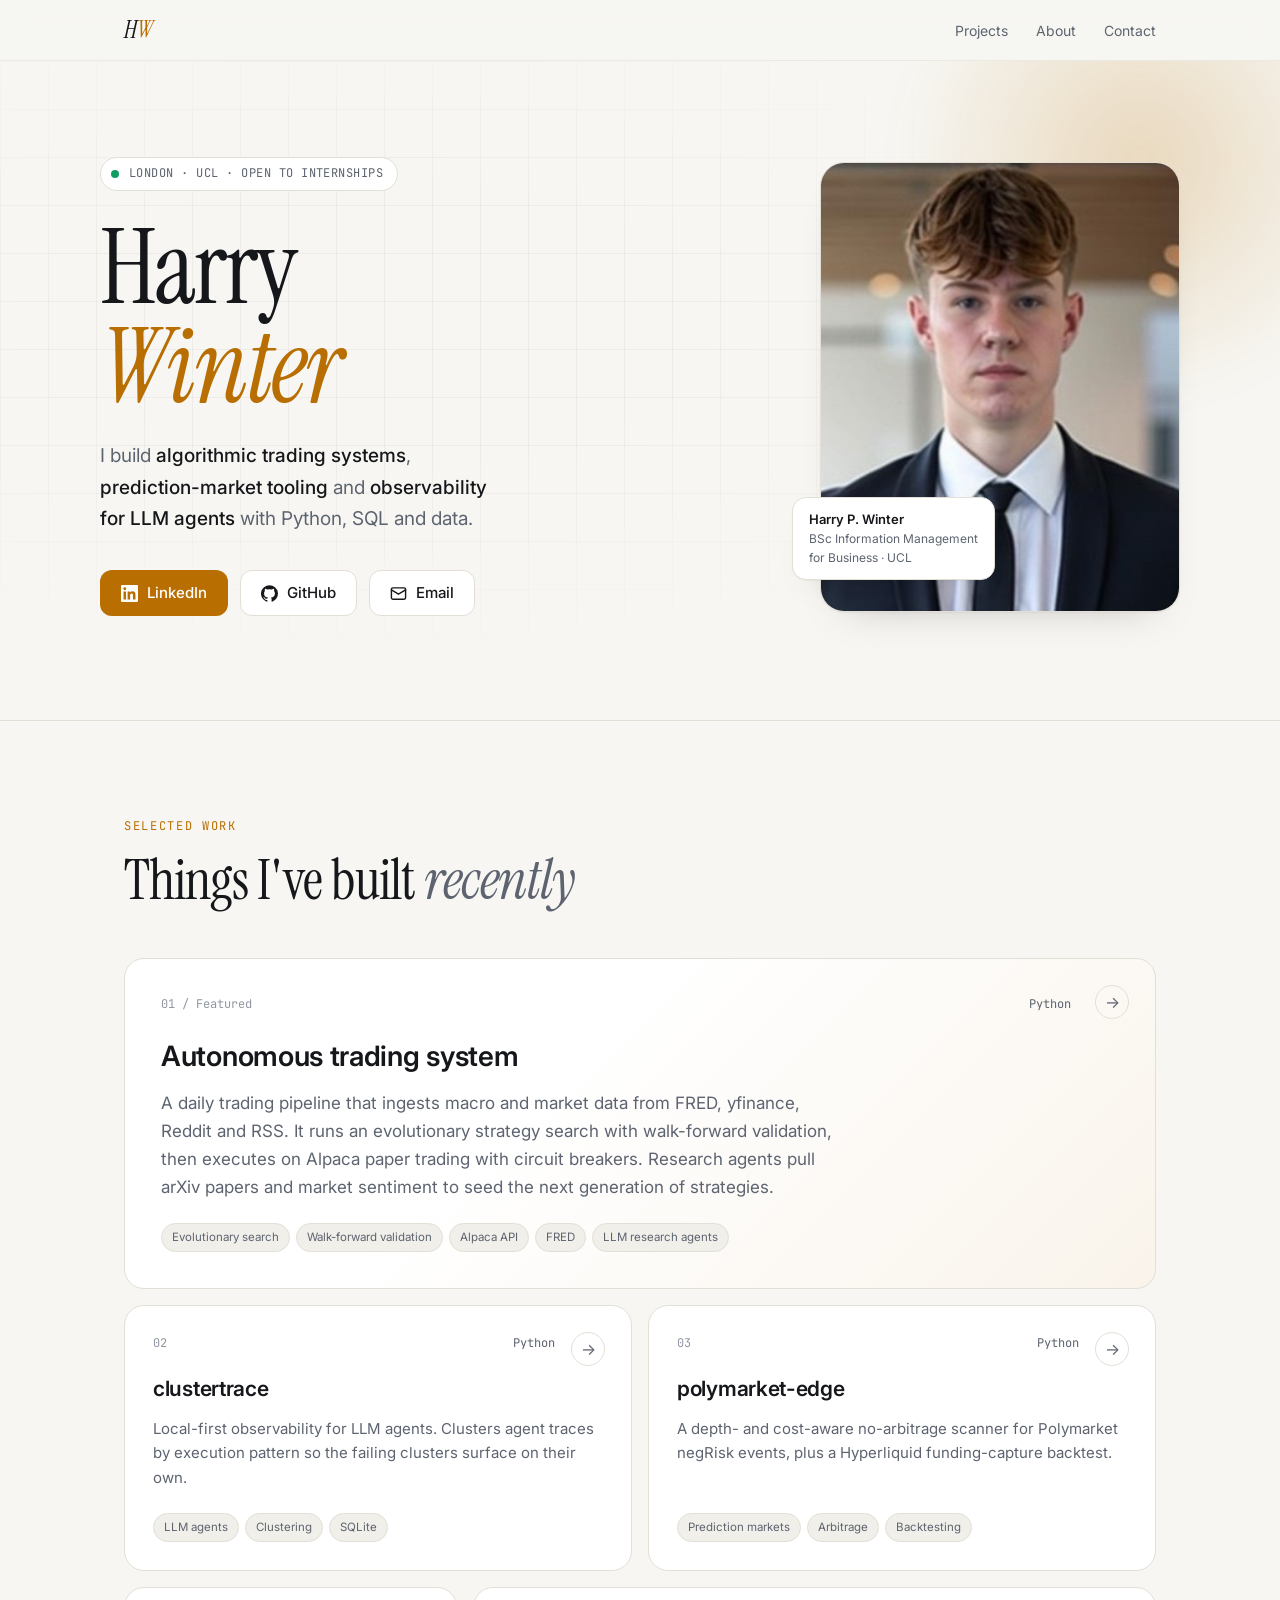
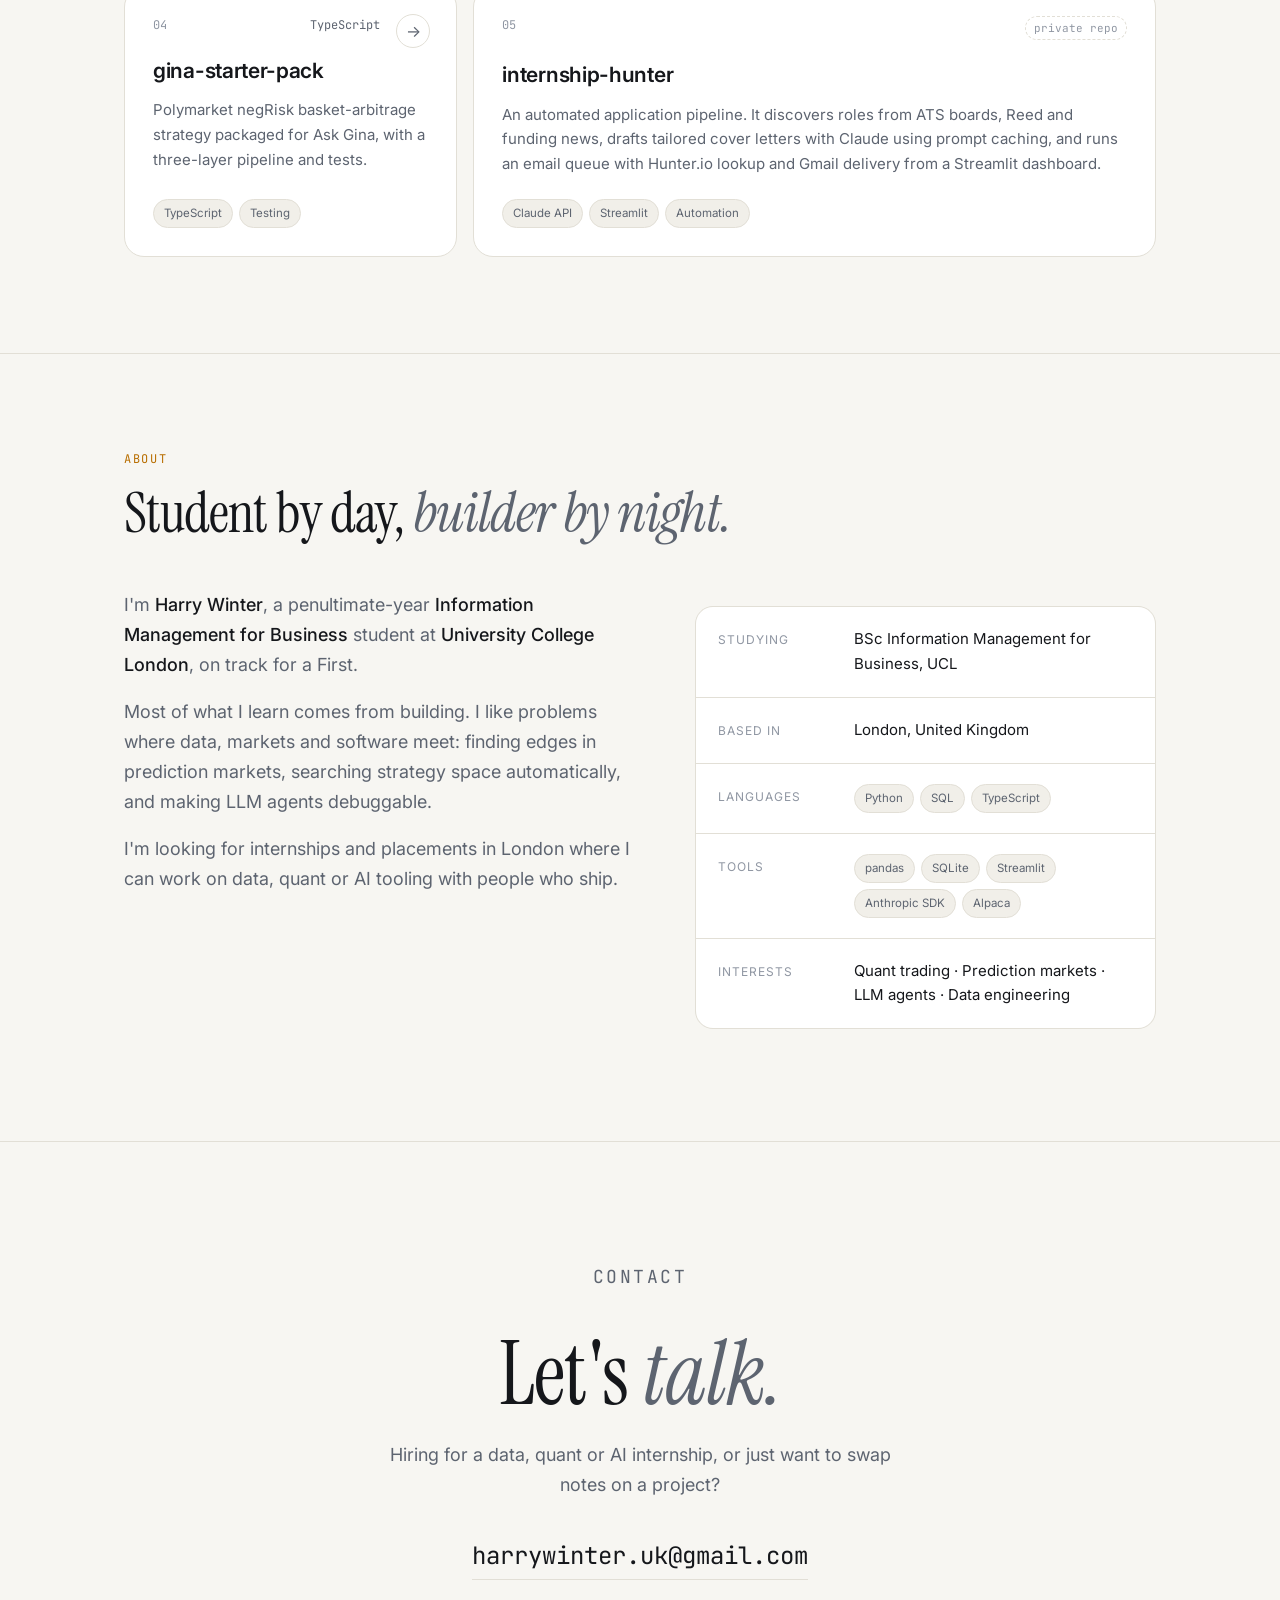
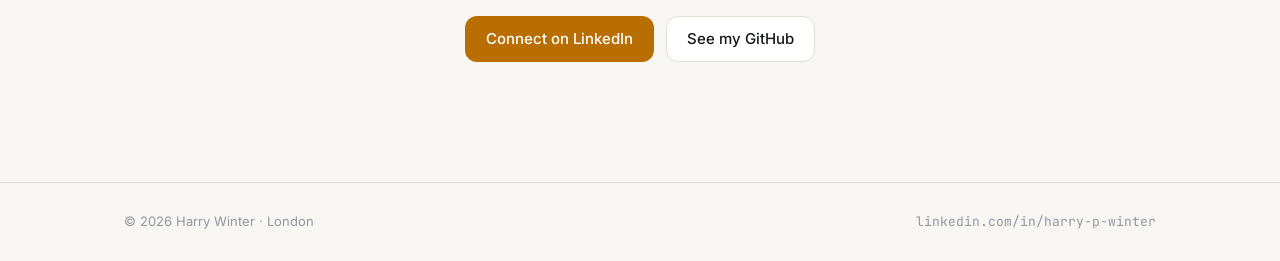
==== index.html @ df60cbef "Redesign personal website Co-Authored-By: Claude Opus 5.5 <noreply@anthropic.com> Claude-Session: ht" ====
<!doctype html>
<html lang="en">
<head>
  <meta charset="utf-8">
  <meta name="google-site-verification" content="IN58JlY0TMIs5u1BTdAQgzycmwXVi_8bx57BGI0jHlM" />
  <meta name="viewport" content="width=device-width, initial-scale=1">
  <title>Harry Winter — Python &amp; Data Analysis | UCL, London</title>
  <meta name="description" content="Harry Winter (Harry P. Winter) is an Information Management for Business student at UCL in London, building trading systems and LLM tooling with Python, SQL and data analysis.">
  <link rel="canonical" href="https://harrywinter06-code.github.io/">
  <meta name="theme-color" content="#0b0d10">
  <meta property="og:title" content="Harry Winter — Python &amp; Data Analysis">
  <meta property="og:description" content="UCL Information Management for Business student building trading systems and LLM tooling.">
  <meta property="og:image" content="https://harrywinter06-code.github.io/photo.jpg">
  <meta property="og:url" content="https://harrywinter06-code.github.io/">
  <meta property="og:type" content="profile">
  <meta name="twitter:card" content="summary">
  <link rel="icon" href="data:image/svg+xml,%3Csvg xmlns='http://www.w3.org/2000/svg' viewBox='0 0 64 64'%3E%3Crect width='64' height='64' rx='14' fill='%230b0d10'/%3E%3Ctext x='50%25' y='54%25' dominant-baseline='middle' text-anchor='middle' font-family='Georgia,serif' font-style='italic' font-size='34' fill='%23f2b544'%3EHW%3C/text%3E%3C/svg%3E">

  <link rel="preconnect" href="https://fonts.googleapis.com">
  <link rel="preconnect" href="https://fonts.gstatic.com" crossorigin>
  <link href="https://fonts.googleapis.com/css2?family=Instrument+Serif:ital@0;1&family=Inter:wght@400;500;600&family=JetBrains+Mono:wght@400;500&display=swap" rel="stylesheet">

  <!-- schema.org Person: tells Google which profiles belong to THIS Harry Winter -->
  <script type="application/ld+json">
  {
    "@context": "https://schema.org",
    "@type": "Person",
    "name": "Harry Winter",
    "alternateName": "Harry P. Winter",
    "url": "https://harrywinter06-code.github.io/",
    "image": "https://harrywinter06-code.github.io/photo.jpg",
    "email": "mailto:harrywinter.uk@gmail.com",
    "jobTitle": "Information Management for Business student",
    "affiliation": { "@type": "CollegeOrUniversity", "name": "University College London" },
    "address": { "@type": "PostalAddress", "addressLocality": "London", "addressCountry": "GB" },
    "knowsAbout": ["Python", "SQL", "Data Analysis", "Algorithmic trading", "Prediction markets", "LLM agents"],
    "sameAs": [
      "https://www.linkedin.com/in/harry-p-winter",
      "https://github.com/harrywinter06-code"
    ]
  }
  </script>

  <style>
    :root {
      --bg: #0b0d10;
      --surface: #111419;
      --surface-2: #161a21;
      --border: #222833;
      --text: #eceef1;
      --muted: #8d95a3;
      --faint: #5b6270;
      --accent: #f2b544;
      --accent-ink: #1a1203;
      --green: #3ddc97;
      --grid: rgba(255,255,255,.035);
      --shadow: 0 1px 0 rgba(255,255,255,.04) inset, 0 20px 40px -24px rgba(0,0,0,.6);
    }
    @media (prefers-color-scheme: light) {
      :root {
        --bg: #f7f6f2;
        --surface: #ffffff;
        --surface-2: #f1efe9;
        --border: #e2dfd6;
        --text: #15171b;
        --muted: #5d6470;
        --faint: #9097a3;
        --accent: #b86e00;
        --accent-ink: #ffffff;
        --green: #0f9d63;
        --grid: rgba(0,0,0,.04);
        --shadow: 0 1px 2px rgba(0,0,0,.04), 0 20px 40px -28px rgba(0,0,0,.25);
      }
    }

    * { box-sizing: border-box; }
    html { scroll-behavior: smooth; }
    body {
      margin: 0;
      background: var(--bg);
      color: var(--text);
      font: 16px/1.65 Inter, system-ui, -apple-system, sans-serif;
      -webkit-font-smoothing: antialiased;
    }
    a { color: inherit; }
    .wrap { max-width: 1080px; margin: 0 auto; padding: 0 24px; }
    .mono { font-family: "JetBrains Mono", ui-monospace, monospace; }
    .serif { font-family: "Instrument Serif", Georgia, serif; font-weight: 400; }

    /* nav */
    nav {
      position: sticky; top: 0; z-index: 10;
      backdrop-filter: blur(12px); -webkit-backdrop-filter: blur(12px);
      background: color-mix(in srgb, var(--bg) 78%, transparent);
      border-bottom: 1px solid color-mix(in srgb, var(--border) 60%, transparent);
    }
    nav .wrap { display: flex; align-items: center; justify-content: space-between; height: 60px; }
    .mark { font-family: "Instrument Serif", serif; font-style: italic; font-size: 24px; text-decoration: none; letter-spacing: -.5px; }
    .mark span { color: var(--accent); }
    nav ul { display: flex; gap: 28px; list-style: none; margin: 0; padding: 0; }
    nav ul a { text-decoration: none; color: var(--muted); font-size: 14px; transition: color .15s; }
    nav ul a:hover { color: var(--text); }

    /* hero */
    header.hero { position: relative; overflow: hidden; }
    header.hero::before {
      content: ""; position: absolute; inset: 0;
      background-image:
        linear-gradient(var(--grid) 1px, transparent 1px),
        linear-gradient(90deg, var(--grid) 1px, transparent 1px);
      background-size: 48px 48px;
      mask-image: radial-gradient(ellipse 80% 70% at 30% 40%, #000 30%, transparent 75%);
      -webkit-mask-image: radial-gradient(ellipse 80% 70% at 30% 40%, #000 30%, transparent 75%);
      pointer-events: none;
    }
    header.hero::after {
      content: ""; position: absolute; width: 520px; height: 520px; right: -120px; top: -160px;
      background: radial-gradient(circle, color-mix(in srgb, var(--accent) 22%, transparent), transparent 65%);
      filter: blur(20px); pointer-events: none;
    }
    .hero-grid {
      position: relative; z-index: 1;
      display: grid; grid-template-columns: 1.35fr 1fr; gap: 64px; align-items: center;
      padding: 96px 0 104px;
    }
    .status {
      display: inline-flex; align-items: center; gap: 10px;
      padding: 6px 14px 6px 10px; border: 1px solid var(--border); border-radius: 999px;
      background: var(--surface); font-size: 12px; color: var(--muted); letter-spacing: .04em;
    }
    .dot { width: 8px; height: 8px; border-radius: 50%; background: var(--green); box-shadow: 0 0 0 0 var(--green); animation: pulse 2.4s infinite; }
    @keyframes pulse { 0% { box-shadow: 0 0 0 0 color-mix(in srgb, var(--green) 60%, transparent); } 70% { box-shadow: 0 0 0 8px transparent; } 100% { box-shadow: 0 0 0 0 transparent; } }
    @media (prefers-reduced-motion: reduce) { .dot { animation: none; } html { scroll-behavior: auto; } }
    h1 {
      font-family: "Instrument Serif", Georgia, serif; font-weight: 400;
      font-size: clamp(56px, 9vw, 104px); line-height: .95; letter-spacing: -2px;
      margin: 28px 0 24px;
    }
    h1 em { color: var(--accent); }
    .lede { font-size: 19px; color: var(--muted); max-width: 34ch; margin: 0 0 36px; }
    .lede strong { color: var(--text); font-weight: 500; }
    .ctas { display: flex; flex-wrap: wrap; gap: 12px; }
    .btn {
      display: inline-flex; align-items: center; gap: 9px;
      height: 46px; padding: 0 20px; border-radius: 12px;
      font-size: 15px; font-weight: 500; text-decoration: none;
      border: 1px solid var(--border); background: var(--surface);
      transition: transform .15s, border-color .15s, background .15s;
    }
    .btn:hover { transform: translateY(-1px); border-color: var(--faint); }
    .btn.primary { background: var(--accent); color: var(--accent-ink); border-color: transparent; }
    .btn.primary:hover { filter: brightness(1.06); }
    .btn svg { width: 17px; height: 17px; flex: none; }

    .portrait { position: relative; justify-self: end; width: 100%; max-width: 360px; }
    .portrait .frame {
      position: relative; border-radius: 24px; overflow: hidden;
      border: 1px solid var(--border); box-shadow: var(--shadow); aspect-ratio: 4/5; background: var(--surface);
    }
    .portrait img { width: 100%; height: 100%; object-fit: cover; object-position: center 20%; display: block; }
    .portrait .tag {
      position: absolute; left: -28px; bottom: 32px;
      background: var(--surface); border: 1px solid var(--border); border-radius: 14px;
      padding: 12px 16px; box-shadow: var(--shadow); font-size: 13px; line-height: 1.45;
    }
    .portrait .tag b { display: block; font-weight: 600; }
    .portrait .tag small { color: var(--muted); font-size: 12px; }

    /* sections */
    section { padding: 96px 0; border-top: 1px solid var(--border); }
    .eyebrow { font-size: 12px; letter-spacing: .14em; text-transform: uppercase; color: var(--accent); margin: 0 0 14px; }
    h2 { font-family: "Instrument Serif", Georgia, serif; font-weight: 400; font-size: clamp(38px, 5vw, 56px); line-height: 1.05; letter-spacing: -1px; margin: 0 0 48px; }
    h2 em { color: var(--muted); }

    /* projects */
    .projects { display: grid; grid-template-columns: repeat(6, 1fr); gap: 16px; }
    .card {
      grid-column: span 3; position: relative;
      display: flex; flex-direction: column;
      padding: 28px; border-radius: 20px;
      background: var(--surface); border: 1px solid var(--border);
      text-decoration: none; transition: border-color .2s, transform .2s, background .2s;
    }
    a.card:hover { border-color: color-mix(in srgb, var(--accent) 55%, var(--border)); transform: translateY(-2px); }
    .card.feature { grid-column: span 6; padding: 36px; background: linear-gradient(135deg, var(--surface) 40%, color-mix(in srgb, var(--accent) 8%, var(--surface))); }
    .card.third { grid-column: span 2; }
    .card.wide { grid-column: span 4; }
    .card .num { font-size: 12px; color: var(--faint); margin-bottom: 18px; display: flex; justify-content: space-between; }
    .card .num .lang { color: var(--muted); }
    .card h3 { margin: 0 0 10px; font-size: 21px; font-weight: 600; letter-spacing: -.3px; }
    .card.feature h3 { font-size: 28px; }
    .card p { margin: 0 0 22px; color: var(--muted); font-size: 15px; }
    .card.feature p { font-size: 17px; max-width: 62ch; }
    .chips { display: flex; flex-wrap: wrap; gap: 6px; margin-top: auto; }
    .chip { font-size: 11.5px; padding: 4px 10px; border-radius: 999px; background: var(--surface-2); border: 1px solid var(--border); color: var(--muted); }
    .arrow { position: absolute; top: 26px; right: 26px; width: 34px; height: 34px; border-radius: 50%; display: grid; place-items: center; border: 1px solid var(--border); color: var(--muted); transition: all .2s; }
    a.card:hover .arrow { background: var(--accent); color: var(--accent-ink); border-color: transparent; transform: rotate(-45deg); }
    .card .num { padding-right: 48px; }
    .card .num:only-child, .card.wide .num { padding-right: 0; }
    .private { font-size: 11px; color: var(--faint); border: 1px dashed var(--border); padding: 2px 8px; border-radius: 999px; }

    /* about */
    .about { display: grid; grid-template-columns: 1.1fr 1fr; gap: 64px; }
    .about .prose p { font-size: 18px; color: var(--muted); margin: 0 0 18px; }
    .about .prose p strong { color: var(--text); font-weight: 500; }
    .facts { display: grid; gap: 1px; background: var(--border); border: 1px solid var(--border); border-radius: 18px; overflow: hidden; align-self: start; }
    .fact { background: var(--surface); padding: 20px 22px; display: grid; grid-template-columns: 120px 1fr; gap: 16px; }
    .fact dt { font-size: 12px; letter-spacing: .08em; text-transform: uppercase; color: var(--faint); padding-top: 3px; }
    .fact dd { margin: 0; font-size: 15px; }
    .fact dd .chips { margin-top: 0; }

    /* contact */
    .contact { text-align: center; padding: 120px 0; }
    .contact h2 { font-size: clamp(48px, 8vw, 88px); margin-bottom: 20px; }
    .contact p { color: var(--muted); font-size: 18px; margin: 0 auto 36px; max-width: 46ch; }
    .contact .ctas { justify-content: center; }
    .email-big { display: inline-block; font-size: clamp(18px, 2.6vw, 24px); margin-bottom: 36px; text-decoration: none; border-bottom: 1px solid var(--border); padding-bottom: 4px; transition: border-color .2s, color .2s; }
    .email-big:hover { color: var(--accent); border-color: var(--accent); }

    footer { border-top: 1px solid var(--border); padding: 28px 0; color: var(--faint); font-size: 13px; }
    footer .wrap { display: flex; justify-content: space-between; gap: 16px; flex-wrap: wrap; }

    /* responsive */
    @media (max-width: 860px) {
      nav ul { gap: 18px; }
      .hero-grid { grid-template-columns: 1fr; gap: 48px; padding: 56px 0 72px; }
      .portrait { justify-self: start; max-width: 300px; order: -1; }
      .portrait .tag { left: auto; right: -16px; bottom: 20px; }
      .card, .card.third, .card.wide, .card.feature { grid-column: span 6; }
      .card.feature { padding: 28px; }
      .about { grid-template-columns: 1fr; gap: 40px; }
      section { padding: 72px 0; }
    }
    @media (max-width: 480px) {
      .wrap { padding: 0 16px; }
      .hero-grid { padding-top: 40px; padding-bottom: 64px; gap: 40px; }
      nav ul li:not(:last-child) { display: none; }
      .lede { font-size: 17px; }
      .btn { height: 44px; padding: 0 16px; font-size: 14px; }
      .portrait { max-width: 220px; }
      .portrait .tag { right: -8px; }
      .fact { grid-template-columns: 1fr; gap: 6px; }
    }
  </style>
</head>
<body>

  <nav>
    <div class="wrap">
      <a href="#" class="mark" aria-label="Harry Winter, home">H<span>W</span></a>
      <ul>
        <li><a href="#projects">Projects</a></li>
        <li><a href="#about">About</a></li>
        <li><a href="#contact">Contact</a></li>
      </ul>
    </div>
  </nav>

  <header class="hero">
    <div class="wrap hero-grid">
      <div>
        <span class="status mono"><span class="dot"></span>LONDON · UCL · OPEN TO INTERNSHIPS</span>
        <h1>Harry<br><em>Winter</em></h1>
        <p class="lede">I build <strong>algorithmic trading systems</strong>, <strong>prediction-market tooling</strong> and <strong>observability for LLM agents</strong> with Python, SQL and data.</p>
        <div class="ctas">
          <a class="btn primary" href="https://www.linkedin.com/in/harry-p-winter" rel="me">
            <svg viewBox="0 0 24 24" fill="currentColor" aria-hidden="true"><path d="M20.45 20.45h-3.56v-5.57c0-1.33-.02-3.04-1.85-3.04-1.85 0-2.14 1.45-2.14 2.94v5.67H9.35V9h3.41v1.56h.05c.48-.9 1.64-1.85 3.37-1.85 3.6 0 4.27 2.37 4.27 5.46v6.28zM5.34 7.43a2.06 2.06 0 1 1 0-4.13 2.06 2.06 0 0 1 0 4.13zM7.12 20.45H3.56V9h3.56v11.45zM22.22 0H1.77C.79 0 0 .77 0 1.73v20.54C0 23.23.79 24 1.77 24h20.45c.98 0 1.78-.77 1.78-1.73V1.73C24 .77 23.2 0 22.22 0z"/></svg>
            LinkedIn
          </a>
          <a class="btn" href="https://github.com/harrywinter06-code" rel="me">
            <svg viewBox="0 0 24 24" fill="currentColor" aria-hidden="true"><path d="M12 .3a12 12 0 0 0-3.8 23.38c.6.12.83-.26.83-.57L9 21.07c-3.34.72-4.04-1.61-4.04-1.61-.55-1.39-1.34-1.76-1.34-1.76-1.08-.74.09-.73.09-.73 1.2.09 1.83 1.24 1.83 1.24 1.07 1.83 2.81 1.3 3.5 1 .1-.78.42-1.31.76-1.61-2.67-.3-5.47-1.33-5.47-5.93 0-1.31.47-2.38 1.24-3.22-.14-.3-.54-1.52.1-3.18 0 0 1-.32 3.3 1.23a11.5 11.5 0 0 1 6 0c2.28-1.55 3.29-1.23 3.29-1.23.64 1.66.24 2.88.12 3.18a4.65 4.65 0 0 1 1.23 3.22c0 4.61-2.8 5.63-5.48 5.92.42.36.81 1.1.81 2.22l-.01 3.29c0 .31.2.69.82.57A12 12 0 0 0 12 .3"/></svg>
            GitHub
          </a>
          <a class="btn" href="mailto:harrywinter.uk@gmail.com">
            <svg viewBox="0 0 24 24" fill="none" stroke="currentColor" stroke-width="2" stroke-linecap="round" stroke-linejoin="round" aria-hidden="true"><rect x="2" y="4" width="20" height="16" rx="2"/><path d="m22 7-10 6L2 7"/></svg>
            Email
          </a>
        </div>
      </div>

      <div class="portrait">
        <div class="frame"><img src="photo.jpg" alt="Harry Winter" width="360" height="360"></div>
        <div class="tag"><b>Harry P. Winter</b><small>BSc Information Management<br>for Business · UCL</small></div>
      </div>
    </div>
  </header>

  <main>
    <section id="projects">
      <div class="wrap">
        <p class="eyebrow mono">Selected work</p>
        <h2>Things I've built <em>recently</em></h2>

        <div class="projects">
          <a class="card feature" href="https://github.com/harrywinter06-code/Trading-system">
            <div class="num mono"><span>01 / Featured</span><span class="lang">Python</span></div>
            <span class="arrow" aria-hidden="true">→</span>
            <h3>Autonomous trading system</h3>
            <p>A daily trading pipeline that ingests macro and market data from FRED, yfinance, Reddit and RSS. It runs an evolutionary strategy search with walk-forward validation, then executes on Alpaca paper trading with circuit breakers. Research agents pull arXiv papers and market sentiment to seed the next generation of strategies.</p>
            <div class="chips"><span class="chip">Evolutionary search</span><span class="chip">Walk-forward validation</span><span class="chip">Alpaca API</span><span class="chip">FRED</span><span class="chip">LLM research agents</span></div>
          </a>

          <a class="card" href="https://github.com/harrywinter06-code/clustertrace">
            <div class="num mono"><span>02</span><span class="lang">Python</span></div>
            <span class="arrow" aria-hidden="true">→</span>
            <h3>clustertrace</h3>
            <p>Local-first observability for LLM agents. Clusters agent traces by execution pattern so the failing clusters surface on their own.</p>
            <div class="chips"><span class="chip">LLM agents</span><span class="chip">Clustering</span><span class="chip">SQLite</span></div>
          </a>

          <a class="card" href="https://github.com/harrywinter06-code/polymarket-edge">
            <div class="num mono"><span>03</span><span class="lang">Python</span></div>
            <span class="arrow" aria-hidden="true">→</span>
            <h3>polymarket-edge</h3>
            <p>A depth- and cost-aware no-arbitrage scanner for Polymarket negRisk events, plus a Hyperliquid funding-capture backtest.</p>
            <div class="chips"><span class="chip">Prediction markets</span><span class="chip">Arbitrage</span><span class="chip">Backtesting</span></div>
          </a>

          <a class="card third" href="https://github.com/harrywinter06-code/gina-starter-pack">
            <div class="num mono"><span>04</span><span class="lang">TypeScript</span></div>
            <span class="arrow" aria-hidden="true">→</span>
            <h3>gina-starter-pack</h3>
            <p>Polymarket negRisk basket-arbitrage strategy packaged for Ask Gina, with a three-layer pipeline and tests.</p>
            <div class="chips"><span class="chip">TypeScript</span><span class="chip">Testing</span></div>
          </a>

          <div class="card wide">
            <div class="num mono"><span>05</span><span class="private">private repo</span></div>
            <h3>internship-hunter</h3>
            <p>An automated application pipeline. It discovers roles from ATS boards, Reed and funding news, drafts tailored cover letters with Claude using prompt caching, and runs an email queue with Hunter.io lookup and Gmail delivery from a Streamlit dashboard.</p>
            <div class="chips"><span class="chip">Claude API</span><span class="chip">Streamlit</span><span class="chip">Automation</span></div>
          </div>
        </div>
      </div>
    </section>

    <section id="about">
      <div class="wrap">
        <p class="eyebrow mono">About</p>
        <h2>Student by day, <em>builder by night.</em></h2>
        <div class="about">
          <div class="prose">
            <p>I'm <strong>Harry Winter</strong>, a penultimate-year <strong>Information Management for Business</strong> student at <strong>University College London</strong>, on track for a First.</p>
            <p>Most of what I learn comes from building. I like problems where data, markets and software meet: finding edges in prediction markets, searching strategy space automatically, and making LLM agents debuggable.</p>
            <p>I'm looking for internships and placements in London where I can work on data, quant or AI tooling with people who ship.</p>
          </div>
          <dl class="facts">
            <div class="fact"><dt>Studying</dt><dd>BSc Information Management for Business, UCL</dd></div>
            <div class="fact"><dt>Based in</dt><dd>London, United Kingdom</dd></div>
            <div class="fact"><dt>Languages</dt><dd><div class="chips"><span class="chip">Python</span><span class="chip">SQL</span><span class="chip">TypeScript</span></div></dd></div>
            <div class="fact"><dt>Tools</dt><dd><div class="chips"><span class="chip">pandas</span><span class="chip">SQLite</span><span class="chip">Streamlit</span><span class="chip">Anthropic SDK</span><span class="chip">Alpaca</span></div></dd></div>
            <div class="fact"><dt>Interests</dt><dd>Quant trading · Prediction markets · LLM agents · Data engineering</dd></div>
          </dl>
        </div>
      </div>
    </section>

    <section id="contact" class="contact">
      <div class="wrap">
        <p class="eyebrow mono">Contact</p>
        <h2>Let's <em>talk.</em></h2>
        <p>Hiring for a data, quant or AI internship, or just want to swap notes on a project?</p>
        <a class="email-big mono" href="mailto:harrywinter.uk@gmail.com">harrywinter.uk@gmail.com</a>
        <div class="ctas">
          <a class="btn primary" href="https://www.linkedin.com/in/harry-p-winter" rel="me">Connect on LinkedIn</a>
          <a class="btn" href="https://github.com/harrywinter06-code" rel="me">See my GitHub</a>
        </div>
      </div>
    </section>
  </main>

  <footer>
    <div class="wrap">
      <span>© 2026 Harry Winter · London</span>
      <span class="mono">linkedin.com/in/harry-p-winter</span>
    </div>
  </footer>
</body>
</html>
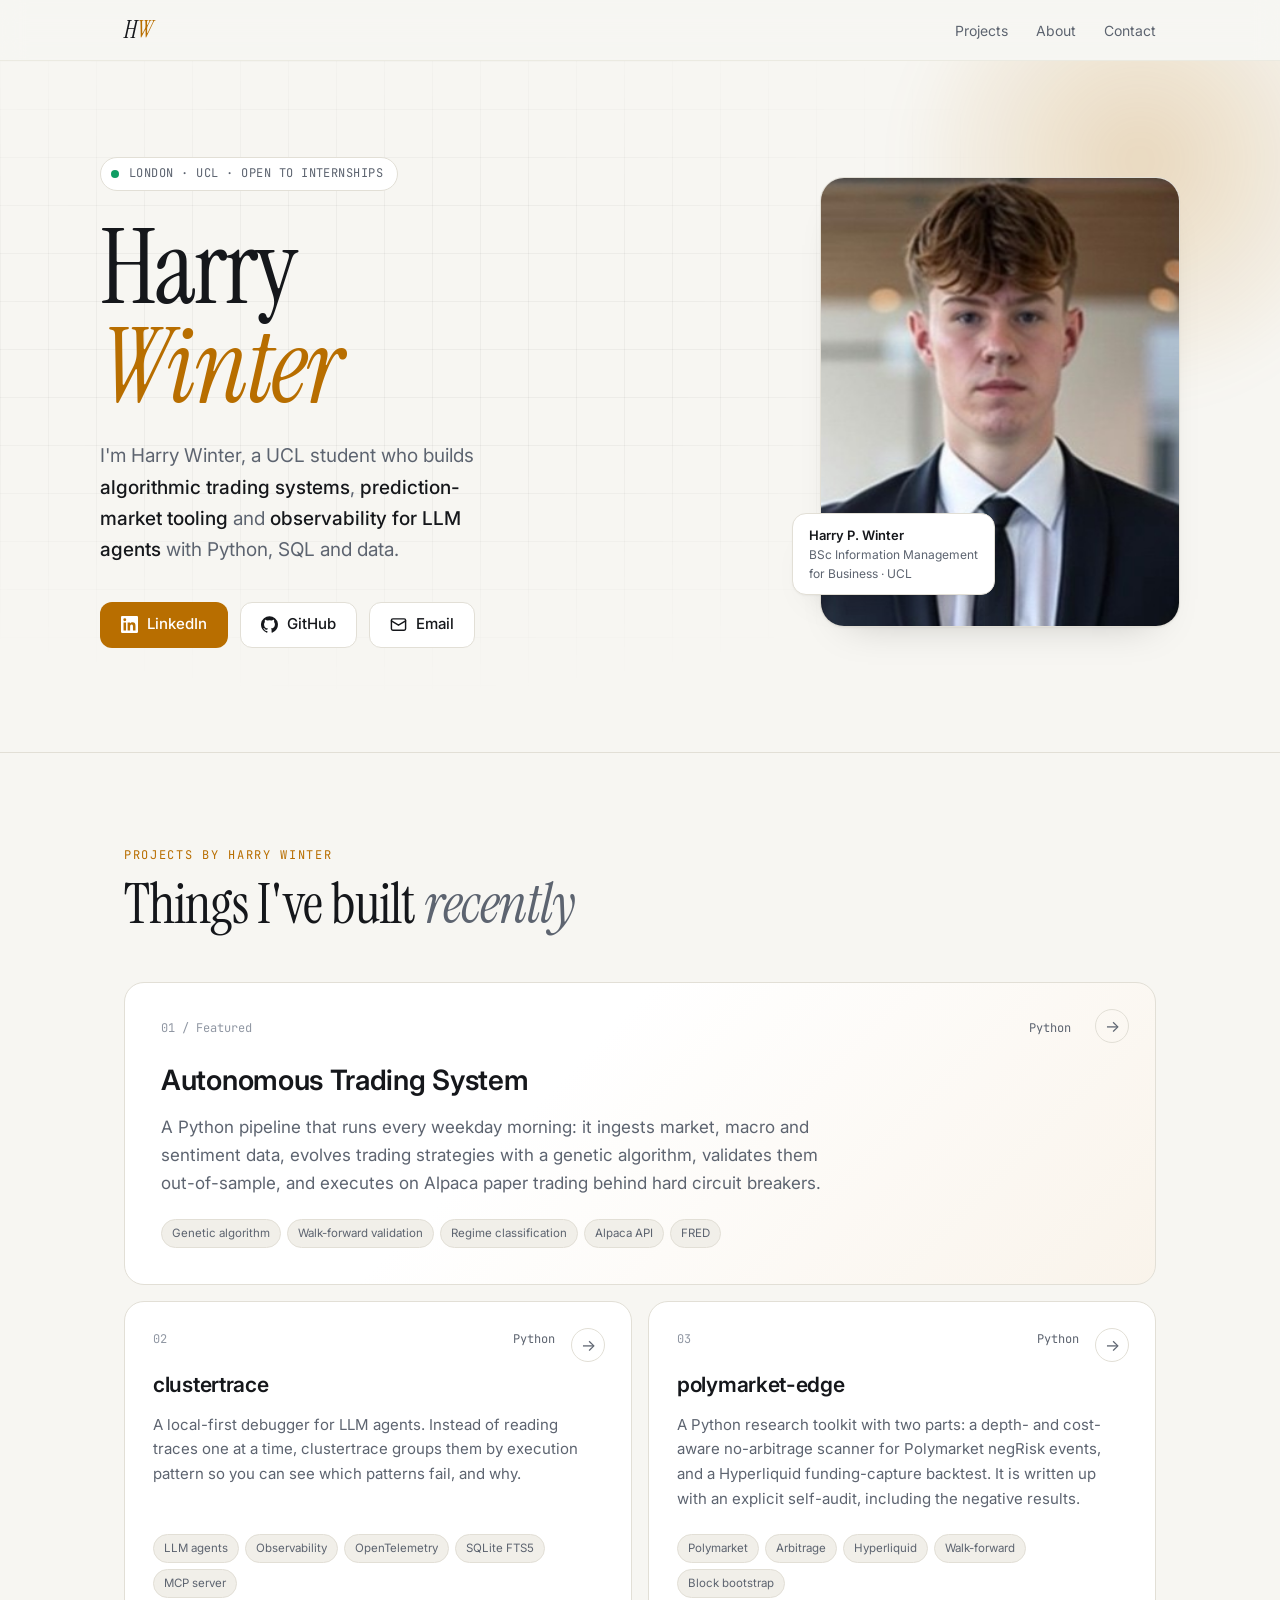
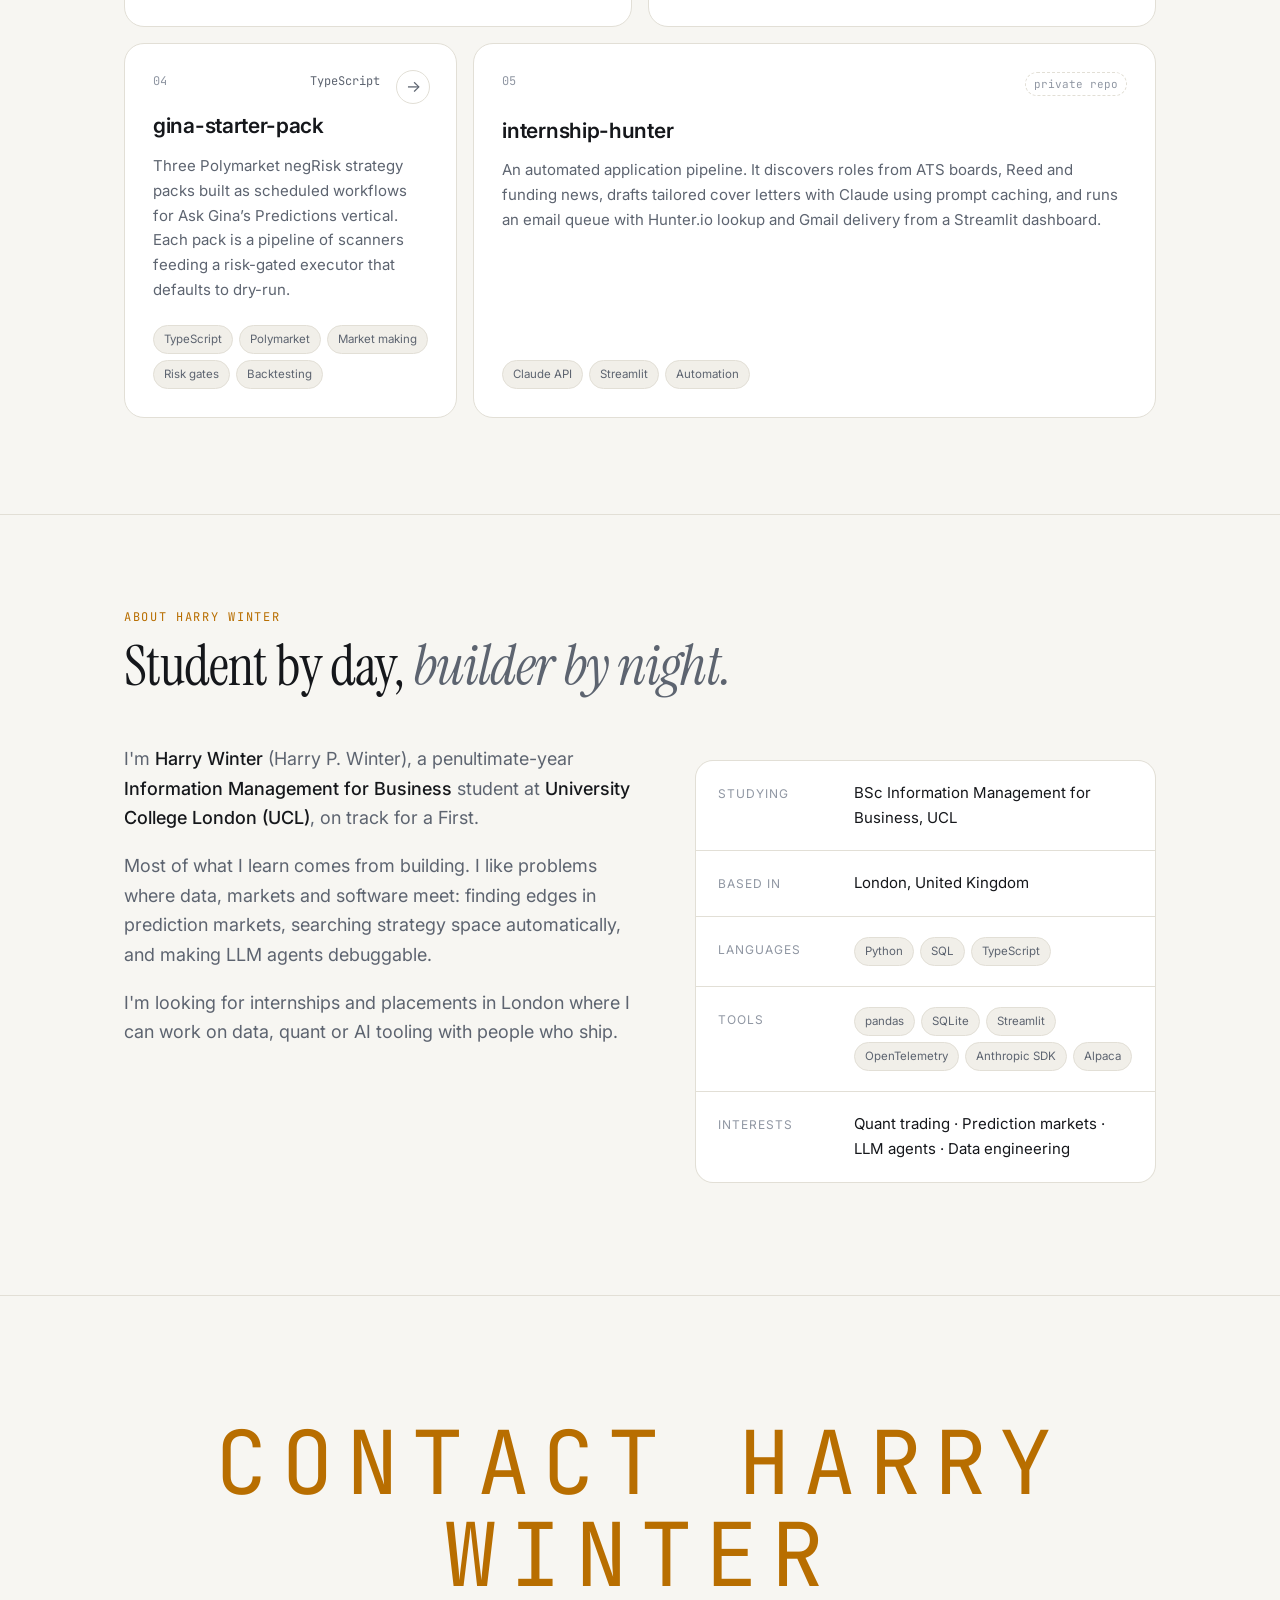
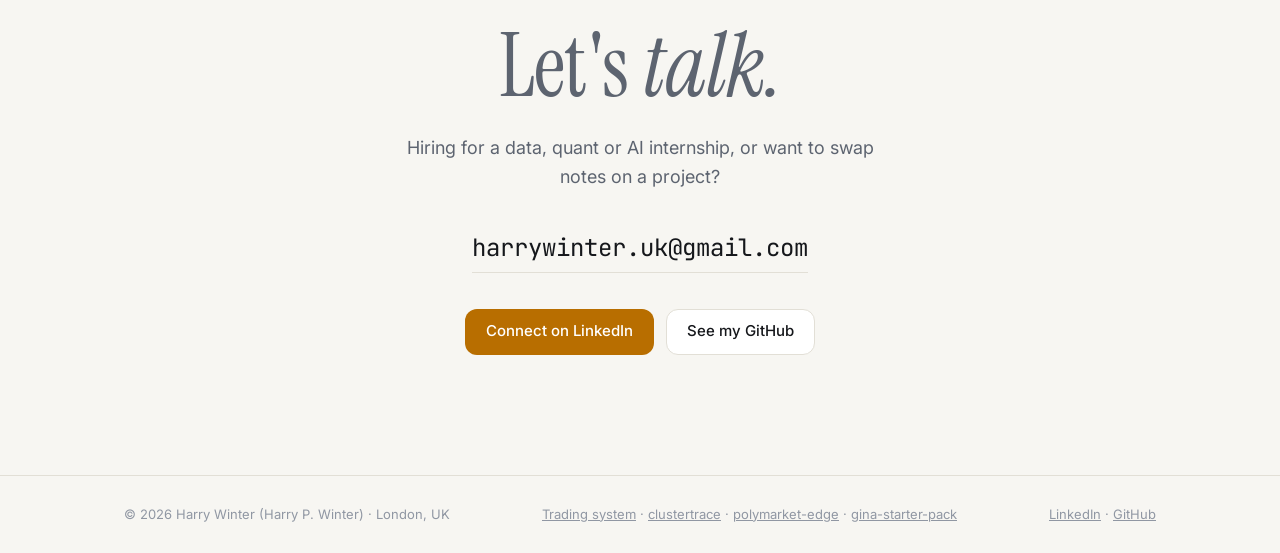
==== commit 602e476f: "Full SEO build: project pages, ProfilePage/Person/SoftwareSourceCode schema, OG image, favicons, ima" ====
--- a/index.html
+++ b/index.html
@@ -1,253 +1,196 @@
 <!doctype html>
-<html lang="en">
+<html lang="en-GB">
 <head>
   <meta charset="utf-8">
+  <meta name="viewport" content="width=device-width, initial-scale=1">
   <meta name="google-site-verification" content="IN58JlY0TMIs5u1BTdAQgzycmwXVi_8bx57BGI0jHlM" />
-  <meta name="viewport" content="width=device-width, initial-scale=1">
-  <title>Harry Winter — Python &amp; Data Analysis | UCL, London</title>
-  <meta name="description" content="Harry Winter (Harry P. Winter) is an Information Management for Business student at UCL in London, building trading systems and LLM tooling with Python, SQL and data analysis.">
+  <title>Harry Winter | UCL Student, Python &amp; Data Analysis, London</title>
+  <meta name="description" content="Harry Winter (Harry P. Winter) is a UCL student in London building algorithmic trading systems, prediction-market research and LLM agent tooling in Python.">
+  <meta name="author" content="Harry Winter">
+  <meta name="robots" content="index, follow, max-image-preview:large, max-snippet:-1">
   <link rel="canonical" href="https://harrywinter06-code.github.io/">
-  <meta name="theme-color" content="#0b0d10">
-  <meta property="og:title" content="Harry Winter — Python &amp; Data Analysis">
-  <meta property="og:description" content="UCL Information Management for Business student building trading systems and LLM tooling.">
-  <meta property="og:image" content="https://harrywinter06-code.github.io/photo.jpg">
+  <link rel="alternate" hreflang="en-GB" href="https://harrywinter06-code.github.io/">
+  <link rel="alternate" hreflang="x-default" href="https://harrywinter06-code.github.io/">
+  <link rel="me" href="https://www.linkedin.com/in/harry-p-winter">
+  <link rel="me" href="https://github.com/harrywinter06-code">
+  <meta name="theme-color" content="#0b0d10" media="(prefers-color-scheme: dark)">
+  <meta name="theme-color" content="#f7f6f2" media="(prefers-color-scheme: light)">
+
+  <meta property="og:site_name" content="Harry Winter">
+  <meta property="og:locale" content="en_GB">
+  <meta property="og:type" content="profile">
+  <meta property="og:title" content="Harry Winter | UCL Student, Python &amp; Data Analysis, London">
+  <meta property="og:description" content="Harry Winter (Harry P. Winter) is a UCL student in London building algorithmic trading systems, prediction-market research and LLM agent tooling in Python.">
   <meta property="og:url" content="https://harrywinter06-code.github.io/">
-  <meta property="og:type" content="profile">
-  <meta name="twitter:card" content="summary">
-  <link rel="icon" href="data:image/svg+xml,%3Csvg xmlns='http://www.w3.org/2000/svg' viewBox='0 0 64 64'%3E%3Crect width='64' height='64' rx='14' fill='%230b0d10'/%3E%3Ctext x='50%25' y='54%25' dominant-baseline='middle' text-anchor='middle' font-family='Georgia,serif' font-style='italic' font-size='34' fill='%23f2b544'%3EHW%3C/text%3E%3C/svg%3E">
-
+  <meta property="og:image" content="https://harrywinter06-code.github.io/og-image.jpg">
+  <meta property="og:image:width" content="1200">
+  <meta property="og:image:height" content="630">
+  <meta property="og:image:alt" content="Harry Winter: UCL student building trading systems and LLM tooling, London">
+  <meta property="profile:first_name" content="Harry">
+  <meta property="profile:last_name" content="Winter">
+  <meta name="twitter:card" content="summary_large_image">
+  <meta name="twitter:title" content="Harry Winter | UCL Student, Python &amp; Data Analysis, London">
+  <meta name="twitter:description" content="Harry Winter (Harry P. Winter) is a UCL student in London building algorithmic trading systems, prediction-market research and LLM agent tooling in Python.">
+  <meta name="twitter:image" content="https://harrywinter06-code.github.io/og-image.jpg">
+
+  <link rel="icon" href="/favicon.ico" sizes="48x48">
+  <link rel="icon" href="/favicon.svg" type="image/svg+xml">
+  <link rel="apple-touch-icon" href="/apple-touch-icon.png">
+  <link rel="manifest" href="/site.webmanifest">
+  <link rel="sitemap" type="application/xml" href="/sitemap.xml">
+  <link rel="preload" as="image" href="/harry-winter.jpg" fetchpriority="high">
   <link rel="preconnect" href="https://fonts.googleapis.com">
   <link rel="preconnect" href="https://fonts.gstatic.com" crossorigin>
   <link href="https://fonts.googleapis.com/css2?family=Instrument+Serif:ital@0;1&family=Inter:wght@400;500;600&family=JetBrains+Mono:wght@400;500&display=swap" rel="stylesheet">
-
-  <!-- schema.org Person: tells Google which profiles belong to THIS Harry Winter -->
+  <link rel="stylesheet" href="/assets/style.css">
+
   <script type="application/ld+json">
-  {
-    "@context": "https://schema.org",
-    "@type": "Person",
-    "name": "Harry Winter",
-    "alternateName": "Harry P. Winter",
-    "url": "https://harrywinter06-code.github.io/",
-    "image": "https://harrywinter06-code.github.io/photo.jpg",
-    "email": "mailto:harrywinter.uk@gmail.com",
-    "jobTitle": "Information Management for Business student",
-    "affiliation": { "@type": "CollegeOrUniversity", "name": "University College London" },
-    "address": { "@type": "PostalAddress", "addressLocality": "London", "addressCountry": "GB" },
-    "knowsAbout": ["Python", "SQL", "Data Analysis", "Algorithmic trading", "Prediction markets", "LLM agents"],
-    "sameAs": [
-      "https://www.linkedin.com/in/harry-p-winter",
-      "https://github.com/harrywinter06-code"
-    ]
-  }
+{
+  "@context": "https://schema.org",
+  "@graph": [
+    {
+      "@type": "WebSite",
+      "@id": "https://harrywinter06-code.github.io/#website",
+      "url": "https://harrywinter06-code.github.io/",
+      "name": "Harry Winter",
+      "alternateName": [
+        "Harry P. Winter",
+        "Harry Winter portfolio"
+      ],
+      "description": "Personal website and portfolio of Harry Winter, a UCL student in London.",
+      "inLanguage": "en-GB",
+      "publisher": {
+        "@id": "https://harrywinter06-code.github.io/#person"
+      },
+      "author": {
+        "@id": "https://harrywinter06-code.github.io/#person"
+      }
+    },
+    {
+      "@type": "ProfilePage",
+      "@id": "https://harrywinter06-code.github.io/#profilepage",
+      "url": "https://harrywinter06-code.github.io/",
+      "name": "Harry Winter: UCL student, Python & data, London",
+      "isPartOf": {
+        "@id": "https://harrywinter06-code.github.io/#website"
+      },
+      "inLanguage": "en-GB",
+      "dateCreated": "2026-11-01T00:00:00+00:00",
+      "dateModified": "2026-11-01T00:00:00+00:00",
+      "primaryImageOfPage": {
+        "@id": "https://harrywinter06-code.github.io/#photo"
+      },
+      "mainEntity": {
+        "@id": "https://harrywinter06-code.github.io/#person"
+      },
+      "about": {
+        "@id": "https://harrywinter06-code.github.io/#person"
+      }
+    },
+    {
+      "@type": "Person",
+      "@id": "https://harrywinter06-code.github.io/#person",
+      "name": "Harry Winter",
+      "alternateName": [
+        "Harry P. Winter",
+        "Harry Winter UCL"
+      ],
+      "givenName": "Harry",
+      "additionalName": "P.",
+      "familyName": "Winter",
+      "url": "https://harrywinter06-code.github.io/",
+      "image": {
+        "@type": "ImageObject",
+        "@id": "https://harrywinter06-code.github.io/#photo",
+        "url": "https://harrywinter06-code.github.io/harry-winter.jpg",
+        "caption": "Harry Winter",
+        "width": 360,
+        "height": 360
+      },
+      "email": "mailto:harrywinter.uk@gmail.com",
+      "description": "Information Management for Business student at UCL in London who builds algorithmic trading systems, prediction-market research tools and LLM agent tooling in Python.",
+      "jobTitle": "Information Management for Business student",
+      "affiliation": {
+        "@type": "CollegeOrUniversity",
+        "name": "University College London",
+        "alternateName": "UCL",
+        "sameAs": "https://en.wikipedia.org/wiki/University_College_London"
+      },
+      "homeLocation": {
+        "@type": "Place",
+        "name": "London, United Kingdom"
+      },
+      "address": {
+        "@type": "PostalAddress",
+        "addressLocality": "London",
+        "addressCountry": "GB"
+      },
+      "knowsLanguage": "en-GB",
+      "knowsAbout": [
+        "Python",
+        "SQL",
+        "Data analysis",
+        "TypeScript",
+        "pandas",
+        "SQLite",
+        "Algorithmic trading",
+        "Backtesting",
+        "Walk-forward validation",
+        "Prediction markets",
+        "Polymarket",
+        "LLM agents",
+        "Observability",
+        "OpenTelemetry"
+      ],
+      "seeks": {
+        "@type": "Demand",
+        "name": "Internships and placements in data, quantitative finance or AI tooling in London"
+      },
+      "sameAs": [
+        "https://www.linkedin.com/in/harry-p-winter",
+        "https://github.com/harrywinter06-code"
+      ]
+    },
+    {
+      "@type": "ItemList",
+      "@id": "https://harrywinter06-code.github.io/#projects",
+      "name": "Projects by Harry Winter",
+      "itemListElement": [
+        {
+          "@type": "ListItem",
+          "position": 1,
+          "url": "https://harrywinter06-code.github.io/projects/trading-system/",
+          "name": "Autonomous Trading System"
+        },
+        {
+          "@type": "ListItem",
+          "position": 2,
+          "url": "https://harrywinter06-code.github.io/projects/clustertrace/",
+          "name": "clustertrace"
+        },
+        {
+          "@type": "ListItem",
+          "position": 3,
+          "url": "https://harrywinter06-code.github.io/projects/polymarket-edge/",
+          "name": "polymarket-edge"
+        },
+        {
+          "@type": "ListItem",
+          "position": 4,
+          "url": "https://harrywinter06-code.github.io/projects/gina-starter-pack/",
+          "name": "gina-starter-pack"
+        }
+      ]
+    }
+  ]
+}
   </script>
-
-  <style>
-    :root {
-      --bg: #0b0d10;
-      --surface: #111419;
-      --surface-2: #161a21;
-      --border: #222833;
-      --text: #eceef1;
-      --muted: #8d95a3;
-      --faint: #5b6270;
-      --accent: #f2b544;
-      --accent-ink: #1a1203;
-      --green: #3ddc97;
-      --grid: rgba(255,255,255,.035);
-      --shadow: 0 1px 0 rgba(255,255,255,.04) inset, 0 20px 40px -24px rgba(0,0,0,.6);
-    }
-    @media (prefers-color-scheme: light) {
-      :root {
-        --bg: #f7f6f2;
-        --surface: #ffffff;
-        --surface-2: #f1efe9;
-        --border: #e2dfd6;
-        --text: #15171b;
-        --muted: #5d6470;
-        --faint: #9097a3;
-        --accent: #b86e00;
-        --accent-ink: #ffffff;
-        --green: #0f9d63;
-        --grid: rgba(0,0,0,.04);
-        --shadow: 0 1px 2px rgba(0,0,0,.04), 0 20px 40px -28px rgba(0,0,0,.25);
-      }
-    }
-
-    * { box-sizing: border-box; }
-    html { scroll-behavior: smooth; }
-    body {
-      margin: 0;
-      background: var(--bg);
-      color: var(--text);
-      font: 16px/1.65 Inter, system-ui, -apple-system, sans-serif;
-      -webkit-font-smoothing: antialiased;
-    }
-    a { color: inherit; }
-    .wrap { max-width: 1080px; margin: 0 auto; padding: 0 24px; }
-    .mono { font-family: "JetBrains Mono", ui-monospace, monospace; }
-    .serif { font-family: "Instrument Serif", Georgia, serif; font-weight: 400; }
-
-    /* nav */
-    nav {
-      position: sticky; top: 0; z-index: 10;
-      backdrop-filter: blur(12px); -webkit-backdrop-filter: blur(12px);
-      background: color-mix(in srgb, var(--bg) 78%, transparent);
-      border-bottom: 1px solid color-mix(in srgb, var(--border) 60%, transparent);
-    }
-    nav .wrap { display: flex; align-items: center; justify-content: space-between; height: 60px; }
-    .mark { font-family: "Instrument Serif", serif; font-style: italic; font-size: 24px; text-decoration: none; letter-spacing: -.5px; }
-    .mark span { color: var(--accent); }
-    nav ul { display: flex; gap: 28px; list-style: none; margin: 0; padding: 0; }
-    nav ul a { text-decoration: none; color: var(--muted); font-size: 14px; transition: color .15s; }
-    nav ul a:hover { color: var(--text); }
-
-    /* hero */
-    header.hero { position: relative; overflow: hidden; }
-    header.hero::before {
-      content: ""; position: absolute; inset: 0;
-      background-image:
-        linear-gradient(var(--grid) 1px, transparent 1px),
-        linear-gradient(90deg, var(--grid) 1px, transparent 1px);
-      background-size: 48px 48px;
-      mask-image: radial-gradient(ellipse 80% 70% at 30% 40%, #000 30%, transparent 75%);
-      -webkit-mask-image: radial-gradient(ellipse 80% 70% at 30% 40%, #000 30%, transparent 75%);
-      pointer-events: none;
-    }
-    header.hero::after {
-      content: ""; position: absolute; width: 520px; height: 520px; right: -120px; top: -160px;
-      background: radial-gradient(circle, color-mix(in srgb, var(--accent) 22%, transparent), transparent 65%);
-      filter: blur(20px); pointer-events: none;
-    }
-    .hero-grid {
-      position: relative; z-index: 1;
-      display: grid; grid-template-columns: 1.35fr 1fr; gap: 64px; align-items: center;
-      padding: 96px 0 104px;
-    }
-    .status {
-      display: inline-flex; align-items: center; gap: 10px;
-      padding: 6px 14px 6px 10px; border: 1px solid var(--border); border-radius: 999px;
-      background: var(--surface); font-size: 12px; color: var(--muted); letter-spacing: .04em;
-    }
-    .dot { width: 8px; height: 8px; border-radius: 50%; background: var(--green); box-shadow: 0 0 0 0 var(--green); animation: pulse 2.4s infinite; }
-    @keyframes pulse { 0% { box-shadow: 0 0 0 0 color-mix(in srgb, var(--green) 60%, transparent); } 70% { box-shadow: 0 0 0 8px transparent; } 100% { box-shadow: 0 0 0 0 transparent; } }
-    @media (prefers-reduced-motion: reduce) { .dot { animation: none; } html { scroll-behavior: auto; } }
-    h1 {
-      font-family: "Instrument Serif", Georgia, serif; font-weight: 400;
-      font-size: clamp(56px, 9vw, 104px); line-height: .95; letter-spacing: -2px;
-      margin: 28px 0 24px;
-    }
-    h1 em { color: var(--accent); }
-    .lede { font-size: 19px; color: var(--muted); max-width: 34ch; margin: 0 0 36px; }
-    .lede strong { color: var(--text); font-weight: 500; }
-    .ctas { display: flex; flex-wrap: wrap; gap: 12px; }
-    .btn {
-      display: inline-flex; align-items: center; gap: 9px;
-      height: 46px; padding: 0 20px; border-radius: 12px;
-      font-size: 15px; font-weight: 500; text-decoration: none;
-      border: 1px solid var(--border); background: var(--surface);
-      transition: transform .15s, border-color .15s, background .15s;
-    }
-    .btn:hover { transform: translateY(-1px); border-color: var(--faint); }
-    .btn.primary { background: var(--accent); color: var(--accent-ink); border-color: transparent; }
-    .btn.primary:hover { filter: brightness(1.06); }
-    .btn svg { width: 17px; height: 17px; flex: none; }
-
-    .portrait { position: relative; justify-self: end; width: 100%; max-width: 360px; }
-    .portrait .frame {
-      position: relative; border-radius: 24px; overflow: hidden;
-      border: 1px solid var(--border); box-shadow: var(--shadow); aspect-ratio: 4/5; background: var(--surface);
-    }
-    .portrait img { width: 100%; height: 100%; object-fit: cover; object-position: center 20%; display: block; }
-    .portrait .tag {
-      position: absolute; left: -28px; bottom: 32px;
-      background: var(--surface); border: 1px solid var(--border); border-radius: 14px;
-      padding: 12px 16px; box-shadow: var(--shadow); font-size: 13px; line-height: 1.45;
-    }
-    .portrait .tag b { display: block; font-weight: 600; }
-    .portrait .tag small { color: var(--muted); font-size: 12px; }
-
-    /* sections */
-    section { padding: 96px 0; border-top: 1px solid var(--border); }
-    .eyebrow { font-size: 12px; letter-spacing: .14em; text-transform: uppercase; color: var(--accent); margin: 0 0 14px; }
-    h2 { font-family: "Instrument Serif", Georgia, serif; font-weight: 400; font-size: clamp(38px, 5vw, 56px); line-height: 1.05; letter-spacing: -1px; margin: 0 0 48px; }
-    h2 em { color: var(--muted); }
-
-    /* projects */
-    .projects { display: grid; grid-template-columns: repeat(6, 1fr); gap: 16px; }
-    .card {
-      grid-column: span 3; position: relative;
-      display: flex; flex-direction: column;
-      padding: 28px; border-radius: 20px;
-      background: var(--surface); border: 1px solid var(--border);
-      text-decoration: none; transition: border-color .2s, transform .2s, background .2s;
-    }
-    a.card:hover { border-color: color-mix(in srgb, var(--accent) 55%, var(--border)); transform: translateY(-2px); }
-    .card.feature { grid-column: span 6; padding: 36px; background: linear-gradient(135deg, var(--surface) 40%, color-mix(in srgb, var(--accent) 8%, var(--surface))); }
-    .card.third { grid-column: span 2; }
-    .card.wide { grid-column: span 4; }
-    .card .num { font-size: 12px; color: var(--faint); margin-bottom: 18px; display: flex; justify-content: space-between; }
-    .card .num .lang { color: var(--muted); }
-    .card h3 { margin: 0 0 10px; font-size: 21px; font-weight: 600; letter-spacing: -.3px; }
-    .card.feature h3 { font-size: 28px; }
-    .card p { margin: 0 0 22px; color: var(--muted); font-size: 15px; }
-    .card.feature p { font-size: 17px; max-width: 62ch; }
-    .chips { display: flex; flex-wrap: wrap; gap: 6px; margin-top: auto; }
-    .chip { font-size: 11.5px; padding: 4px 10px; border-radius: 999px; background: var(--surface-2); border: 1px solid var(--border); color: var(--muted); }
-    .arrow { position: absolute; top: 26px; right: 26px; width: 34px; height: 34px; border-radius: 50%; display: grid; place-items: center; border: 1px solid var(--border); color: var(--muted); transition: all .2s; }
-    a.card:hover .arrow { background: var(--accent); color: var(--accent-ink); border-color: transparent; transform: rotate(-45deg); }
-    .card .num { padding-right: 48px; }
-    .card .num:only-child, .card.wide .num { padding-right: 0; }
-    .private { font-size: 11px; color: var(--faint); border: 1px dashed var(--border); padding: 2px 8px; border-radius: 999px; }
-
-    /* about */
-    .about { display: grid; grid-template-columns: 1.1fr 1fr; gap: 64px; }
-    .about .prose p { font-size: 18px; color: var(--muted); margin: 0 0 18px; }
-    .about .prose p strong { color: var(--text); font-weight: 500; }
-    .facts { display: grid; gap: 1px; background: var(--border); border: 1px solid var(--border); border-radius: 18px; overflow: hidden; align-self: start; }
-    .fact { background: var(--surface); padding: 20px 22px; display: grid; grid-template-columns: 120px 1fr; gap: 16px; }
-    .fact dt { font-size: 12px; letter-spacing: .08em; text-transform: uppercase; color: var(--faint); padding-top: 3px; }
-    .fact dd { margin: 0; font-size: 15px; }
-    .fact dd .chips { margin-top: 0; }
-
-    /* contact */
-    .contact { text-align: center; padding: 120px 0; }
-    .contact h2 { font-size: clamp(48px, 8vw, 88px); margin-bottom: 20px; }
-    .contact p { color: var(--muted); font-size: 18px; margin: 0 auto 36px; max-width: 46ch; }
-    .contact .ctas { justify-content: center; }
-    .email-big { display: inline-block; font-size: clamp(18px, 2.6vw, 24px); margin-bottom: 36px; text-decoration: none; border-bottom: 1px solid var(--border); padding-bottom: 4px; transition: border-color .2s, color .2s; }
-    .email-big:hover { color: var(--accent); border-color: var(--accent); }
-
-    footer { border-top: 1px solid var(--border); padding: 28px 0; color: var(--faint); font-size: 13px; }
-    footer .wrap { display: flex; justify-content: space-between; gap: 16px; flex-wrap: wrap; }
-
-    /* responsive */
-    @media (max-width: 860px) {
-      nav ul { gap: 18px; }
-      .hero-grid { grid-template-columns: 1fr; gap: 48px; padding: 56px 0 72px; }
-      .portrait { justify-self: start; max-width: 300px; order: -1; }
-      .portrait .tag { left: auto; right: -16px; bottom: 20px; }
-      .card, .card.third, .card.wide, .card.feature { grid-column: span 6; }
-      .card.feature { padding: 28px; }
-      .about { grid-template-columns: 1fr; gap: 40px; }
-      section { padding: 72px 0; }
-    }
-    @media (max-width: 480px) {
-      .wrap { padding: 0 16px; }
-      .hero-grid { padding-top: 40px; padding-bottom: 64px; gap: 40px; }
-      nav ul li:not(:last-child) { display: none; }
-      .lede { font-size: 17px; }
-      .btn { height: 44px; padding: 0 16px; font-size: 14px; }
-      .portrait { max-width: 220px; }
-      .portrait .tag { right: -8px; }
-      .fact { grid-template-columns: 1fr; gap: 6px; }
-    }
-  </style>
 </head>
 <body>
-
-  <nav>
+  <a class="skip" href="#main">Skip to content</a>
+  <nav aria-label="Main">
     <div class="wrap">
-      <a href="#" class="mark" aria-label="Harry Winter, home">H<span>W</span></a>
+      <a href="/" class="mark" aria-label="Harry Winter, home">H<span>W</span></a>
       <ul>
         <li><a href="#projects">Projects</a></li>
         <li><a href="#about">About</a></li>
@@ -261,69 +204,56 @@
       <div>
         <span class="status mono"><span class="dot"></span>LONDON · UCL · OPEN TO INTERNSHIPS</span>
         <h1>Harry<br><em>Winter</em></h1>
-        <p class="lede">I build <strong>algorithmic trading systems</strong>, <strong>prediction-market tooling</strong> and <strong>observability for LLM agents</strong> with Python, SQL and data.</p>
+        <p class="lede">I'm Harry Winter, a UCL student who builds <strong>algorithmic trading systems</strong>, <strong>prediction-market tooling</strong> and <strong>observability for LLM agents</strong> with Python, SQL and data.</p>
         <div class="ctas">
-          <a class="btn primary" href="https://www.linkedin.com/in/harry-p-winter" rel="me">
-            <svg viewBox="0 0 24 24" fill="currentColor" aria-hidden="true"><path d="M20.45 20.45h-3.56v-5.57c0-1.33-.02-3.04-1.85-3.04-1.85 0-2.14 1.45-2.14 2.94v5.67H9.35V9h3.41v1.56h.05c.48-.9 1.64-1.85 3.37-1.85 3.6 0 4.27 2.37 4.27 5.46v6.28zM5.34 7.43a2.06 2.06 0 1 1 0-4.13 2.06 2.06 0 0 1 0 4.13zM7.12 20.45H3.56V9h3.56v11.45zM22.22 0H1.77C.79 0 0 .77 0 1.73v20.54C0 23.23.79 24 1.77 24h20.45c.98 0 1.78-.77 1.78-1.73V1.73C24 .77 23.2 0 22.22 0z"/></svg>
-            LinkedIn
-          </a>
-          <a class="btn" href="https://github.com/harrywinter06-code" rel="me">
-            <svg viewBox="0 0 24 24" fill="currentColor" aria-hidden="true"><path d="M12 .3a12 12 0 0 0-3.8 23.38c.6.12.83-.26.83-.57L9 21.07c-3.34.72-4.04-1.61-4.04-1.61-.55-1.39-1.34-1.76-1.34-1.76-1.08-.74.09-.73.09-.73 1.2.09 1.83 1.24 1.83 1.24 1.07 1.83 2.81 1.3 3.5 1 .1-.78.42-1.31.76-1.61-2.67-.3-5.47-1.33-5.47-5.93 0-1.31.47-2.38 1.24-3.22-.14-.3-.54-1.52.1-3.18 0 0 1-.32 3.3 1.23a11.5 11.5 0 0 1 6 0c2.28-1.55 3.29-1.23 3.29-1.23.64 1.66.24 2.88.12 3.18a4.65 4.65 0 0 1 1.23 3.22c0 4.61-2.8 5.63-5.48 5.92.42.36.81 1.1.81 2.22l-.01 3.29c0 .31.2.69.82.57A12 12 0 0 0 12 .3"/></svg>
-            GitHub
-          </a>
-          <a class="btn" href="mailto:harrywinter.uk@gmail.com">
-            <svg viewBox="0 0 24 24" fill="none" stroke="currentColor" stroke-width="2" stroke-linecap="round" stroke-linejoin="round" aria-hidden="true"><rect x="2" y="4" width="20" height="16" rx="2"/><path d="m22 7-10 6L2 7"/></svg>
-            Email
-          </a>
+          <a class="btn primary" href="https://www.linkedin.com/in/harry-p-winter" rel="me"><svg viewBox="0 0 24 24" fill="currentColor" aria-hidden="true"><path d="M20.45 20.45h-3.56v-5.57c0-1.33-.02-3.04-1.85-3.04-1.85 0-2.14 1.45-2.14 2.94v5.67H9.35V9h3.41v1.56h.05c.48-.9 1.64-1.85 3.37-1.85 3.6 0 4.27 2.37 4.27 5.46v6.28zM5.34 7.43a2.06 2.06 0 1 1 0-4.13 2.06 2.06 0 0 1 0 4.13zM7.12 20.45H3.56V9h3.56v11.45zM22.22 0H1.77C.79 0 0 .77 0 1.73v20.54C0 23.23.79 24 1.77 24h20.45c.98 0 1.78-.77 1.78-1.73V1.73C24 .77 23.2 0 22.22 0z"/></svg>LinkedIn</a>
+          <a class="btn" href="https://github.com/harrywinter06-code" rel="me"><svg viewBox="0 0 24 24" fill="currentColor" aria-hidden="true"><path d="M12 .3a12 12 0 0 0-3.8 23.38c.6.12.83-.26.83-.57L9 21.07c-3.34.72-4.04-1.61-4.04-1.61-.55-1.39-1.34-1.76-1.34-1.76-1.08-.74.09-.73.09-.73 1.2.09 1.83 1.24 1.83 1.24 1.07 1.83 2.81 1.3 3.5 1 .1-.78.42-1.31.76-1.61-2.67-.3-5.47-1.33-5.47-5.93 0-1.31.47-2.38 1.24-3.22-.14-.3-.54-1.52.1-3.18 0 0 1-.32 3.3 1.23a11.5 11.5 0 0 1 6 0c2.28-1.55 3.29-1.23 3.29-1.23.64 1.66.24 2.88.12 3.18a4.65 4.65 0 0 1 1.23 3.22c0 4.61-2.8 5.63-5.48 5.92.42.36.81 1.1.81 2.22l-.01 3.29c0 .31.2.69.82.57A12 12 0 0 0 12 .3"/></svg>GitHub</a>
+          <a class="btn" href="mailto:harrywinter.uk@gmail.com"><svg viewBox="0 0 24 24" fill="none" stroke="currentColor" stroke-width="2" stroke-linecap="round" stroke-linejoin="round" aria-hidden="true"><rect x="2" y="4" width="20" height="16" rx="2"/><path d="m22 7-10 6L2 7"/></svg>Email</a>
         </div>
       </div>
 
       <div class="portrait">
-        <div class="frame"><img src="photo.jpg" alt="Harry Winter" width="360" height="360"></div>
+        <div class="frame"><img src="/harry-winter.jpg" alt="Harry Winter, UCL Information Management for Business student, London" width="360" height="360" fetchpriority="high"></div>
         <div class="tag"><b>Harry P. Winter</b><small>BSc Information Management<br>for Business · UCL</small></div>
       </div>
     </div>
   </header>
 
-  <main>
-    <section id="projects">
+  <main id="main">
+    <section id="projects" aria-labelledby="projects-h">
       <div class="wrap">
-        <p class="eyebrow mono">Selected work</p>
-        <h2>Things I've built <em>recently</em></h2>
+        <h2 class="eyebrow" id="projects-h">Projects by Harry Winter</h2>
+        <p class="h2">Things I've built <em>recently</em></p>
 
         <div class="projects">
-          <a class="card feature" href="https://github.com/harrywinter06-code/Trading-system">
+          <a class="card feature" href="/projects/trading-system/">
             <div class="num mono"><span>01 / Featured</span><span class="lang">Python</span></div>
             <span class="arrow" aria-hidden="true">→</span>
-            <h3>Autonomous trading system</h3>
-            <p>A daily trading pipeline that ingests macro and market data from FRED, yfinance, Reddit and RSS. It runs an evolutionary strategy search with walk-forward validation, then executes on Alpaca paper trading with circuit breakers. Research agents pull arXiv papers and market sentiment to seed the next generation of strategies.</p>
-            <div class="chips"><span class="chip">Evolutionary search</span><span class="chip">Walk-forward validation</span><span class="chip">Alpaca API</span><span class="chip">FRED</span><span class="chip">LLM research agents</span></div>
+            <h3>Autonomous Trading System</h3>
+            <p>A Python pipeline that runs every weekday morning: it ingests market, macro and sentiment data, evolves trading strategies with a genetic algorithm, validates them out-of-sample, and executes on Alpaca paper trading behind hard circuit breakers.</p>
+            <div class="chips"><span class="chip">Genetic algorithm</span><span class="chip">Walk-forward validation</span><span class="chip">Regime classification</span><span class="chip">Alpaca API</span><span class="chip">FRED</span></div>
           </a>
-
-          <a class="card" href="https://github.com/harrywinter06-code/clustertrace">
+          <a class="card" href="/projects/clustertrace/">
             <div class="num mono"><span>02</span><span class="lang">Python</span></div>
             <span class="arrow" aria-hidden="true">→</span>
             <h3>clustertrace</h3>
-            <p>Local-first observability for LLM agents. Clusters agent traces by execution pattern so the failing clusters surface on their own.</p>
-            <div class="chips"><span class="chip">LLM agents</span><span class="chip">Clustering</span><span class="chip">SQLite</span></div>
+            <p>A local-first debugger for LLM agents. Instead of reading traces one at a time, clustertrace groups them by execution pattern so you can see which patterns fail, and why.</p>
+            <div class="chips"><span class="chip">LLM agents</span><span class="chip">Observability</span><span class="chip">OpenTelemetry</span><span class="chip">SQLite FTS5</span><span class="chip">MCP server</span></div>
           </a>
-
-          <a class="card" href="https://github.com/harrywinter06-code/polymarket-edge">
+          <a class="card" href="/projects/polymarket-edge/">
             <div class="num mono"><span>03</span><span class="lang">Python</span></div>
             <span class="arrow" aria-hidden="true">→</span>
             <h3>polymarket-edge</h3>
-            <p>A depth- and cost-aware no-arbitrage scanner for Polymarket negRisk events, plus a Hyperliquid funding-capture backtest.</p>
-            <div class="chips"><span class="chip">Prediction markets</span><span class="chip">Arbitrage</span><span class="chip">Backtesting</span></div>
+            <p>A Python research toolkit with two parts: a depth- and cost-aware no-arbitrage scanner for Polymarket negRisk events, and a Hyperliquid funding-capture backtest. It is written up with an explicit self-audit, including the negative results.</p>
+            <div class="chips"><span class="chip">Polymarket</span><span class="chip">Arbitrage</span><span class="chip">Hyperliquid</span><span class="chip">Walk-forward</span><span class="chip">Block bootstrap</span></div>
           </a>
-
-          <a class="card third" href="https://github.com/harrywinter06-code/gina-starter-pack">
+          <a class="card third" href="/projects/gina-starter-pack/">
             <div class="num mono"><span>04</span><span class="lang">TypeScript</span></div>
             <span class="arrow" aria-hidden="true">→</span>
             <h3>gina-starter-pack</h3>
-            <p>Polymarket negRisk basket-arbitrage strategy packaged for Ask Gina, with a three-layer pipeline and tests.</p>
-            <div class="chips"><span class="chip">TypeScript</span><span class="chip">Testing</span></div>
+            <p>Three Polymarket negRisk strategy packs built as scheduled workflows for Ask Gina&rsquo;s Predictions vertical. Each pack is a pipeline of scanners feeding a risk-gated executor that defaults to dry-run.</p>
+            <div class="chips"><span class="chip">TypeScript</span><span class="chip">Polymarket</span><span class="chip">Market making</span><span class="chip">Risk gates</span><span class="chip">Backtesting</span></div>
           </a>
-
           <div class="card wide">
             <div class="num mono"><span>05</span><span class="private">private repo</span></div>
             <h3>internship-hunter</h3>
@@ -334,13 +264,13 @@
       </div>
     </section>
 
-    <section id="about">
+    <section id="about" aria-labelledby="about-h">
       <div class="wrap">
-        <p class="eyebrow mono">About</p>
-        <h2>Student by day, <em>builder by night.</em></h2>
+        <h2 class="eyebrow" id="about-h">About Harry Winter</h2>
+        <p class="h2">Student by day, <em>builder by night.</em></p>
         <div class="about">
           <div class="prose">
-            <p>I'm <strong>Harry Winter</strong>, a penultimate-year <strong>Information Management for Business</strong> student at <strong>University College London</strong>, on track for a First.</p>
+            <p>I'm <strong>Harry Winter</strong> (Harry P. Winter), a penultimate-year <strong>Information Management for Business</strong> student at <strong>University College London (UCL)</strong>, on track for a First.</p>
             <p>Most of what I learn comes from building. I like problems where data, markets and software meet: finding edges in prediction markets, searching strategy space automatically, and making LLM agents debuggable.</p>
             <p>I'm looking for internships and placements in London where I can work on data, quant or AI tooling with people who ship.</p>
           </div>
@@ -348,18 +278,18 @@
             <div class="fact"><dt>Studying</dt><dd>BSc Information Management for Business, UCL</dd></div>
             <div class="fact"><dt>Based in</dt><dd>London, United Kingdom</dd></div>
             <div class="fact"><dt>Languages</dt><dd><div class="chips"><span class="chip">Python</span><span class="chip">SQL</span><span class="chip">TypeScript</span></div></dd></div>
-            <div class="fact"><dt>Tools</dt><dd><div class="chips"><span class="chip">pandas</span><span class="chip">SQLite</span><span class="chip">Streamlit</span><span class="chip">Anthropic SDK</span><span class="chip">Alpaca</span></div></dd></div>
+            <div class="fact"><dt>Tools</dt><dd><div class="chips"><span class="chip">pandas</span><span class="chip">SQLite</span><span class="chip">Streamlit</span><span class="chip">OpenTelemetry</span><span class="chip">Anthropic SDK</span><span class="chip">Alpaca</span></div></dd></div>
             <div class="fact"><dt>Interests</dt><dd>Quant trading · Prediction markets · LLM agents · Data engineering</dd></div>
           </dl>
         </div>
       </div>
     </section>
 
-    <section id="contact" class="contact">
+    <section id="contact" class="contact" aria-labelledby="contact-h">
       <div class="wrap">
-        <p class="eyebrow mono">Contact</p>
-        <h2>Let's <em>talk.</em></h2>
-        <p>Hiring for a data, quant or AI internship, or just want to swap notes on a project?</p>
+        <h2 class="eyebrow" id="contact-h">Contact Harry Winter</h2>
+        <p class="h2">Let's <em>talk.</em></p>
+        <p>Hiring for a data, quant or AI internship, or want to swap notes on a project?</p>
         <a class="email-big mono" href="mailto:harrywinter.uk@gmail.com">harrywinter.uk@gmail.com</a>
         <div class="ctas">
           <a class="btn primary" href="https://www.linkedin.com/in/harry-p-winter" rel="me">Connect on LinkedIn</a>
@@ -371,8 +301,9 @@
 
   <footer>
     <div class="wrap">
-      <span>© 2026 Harry Winter · London</span>
-      <span class="mono">linkedin.com/in/harry-p-winter</span>
+      <span>© 2026 Harry Winter (Harry P. Winter) · London, UK</span>
+      <span><a href="/projects/trading-system/">Trading system</a> · <a href="/projects/clustertrace/">clustertrace</a> · <a href="/projects/polymarket-edge/">polymarket-edge</a> · <a href="/projects/gina-starter-pack/">gina-starter-pack</a></span>
+      <span><a href="https://www.linkedin.com/in/harry-p-winter" rel="me">LinkedIn</a> · <a href="https://github.com/harrywinter06-code" rel="me">GitHub</a></span>
     </div>
   </footer>
 </body>
--- a/assets/style.css
+++ b/assets/style.css
@@ -0,0 +1,240 @@
+    :root {
+      --bg: #0b0d10;
+      --surface: #111419;
+      --surface-2: #161a21;
+      --border: #222833;
+      --text: #eceef1;
+      --muted: #8d95a3;
+      --faint: #5b6270;
+      --accent: #f2b544;
+      --accent-ink: #1a1203;
+      --green: #3ddc97;
+      --grid: rgba(255,255,255,.035);
+      --shadow: 0 1px 0 rgba(255,255,255,.04) inset, 0 20px 40px -24px rgba(0,0,0,.6);
+    }
+    @media (prefers-color-scheme: light) {
+      :root {
+        --bg: #f7f6f2;
+        --surface: #ffffff;
+        --surface-2: #f1efe9;
+        --border: #e2dfd6;
+        --text: #15171b;
+        --muted: #5d6470;
+        --faint: #9097a3;
+        --accent: #b86e00;
+        --accent-ink: #ffffff;
+        --green: #0f9d63;
+        --grid: rgba(0,0,0,.04);
+        --shadow: 0 1px 2px rgba(0,0,0,.04), 0 20px 40px -28px rgba(0,0,0,.25);
+      }
+    }
+
+    * { box-sizing: border-box; }
+    html { scroll-behavior: smooth; }
+    body {
+      margin: 0;
+      background: var(--bg);
+      color: var(--text);
+      font: 16px/1.65 Inter, system-ui, -apple-system, sans-serif;
+      -webkit-font-smoothing: antialiased;
+    }
+    a { color: inherit; }
+    .wrap { max-width: 1080px; margin: 0 auto; padding: 0 24px; }
+    .mono { font-family: "JetBrains Mono", ui-monospace, monospace; }
+    .serif { font-family: "Instrument Serif", Georgia, serif; font-weight: 400; }
+
+    /* nav */
+    nav {
+      position: sticky; top: 0; z-index: 10;
+      backdrop-filter: blur(12px); -webkit-backdrop-filter: blur(12px);
+      background: color-mix(in srgb, var(--bg) 78%, transparent);
+      border-bottom: 1px solid color-mix(in srgb, var(--border) 60%, transparent);
+    }
+    nav .wrap { display: flex; align-items: center; justify-content: space-between; height: 60px; }
+    .mark { font-family: "Instrument Serif", serif; font-style: italic; font-size: 24px; text-decoration: none; letter-spacing: -.5px; }
+    .mark span { color: var(--accent); }
+    nav ul { display: flex; gap: 28px; list-style: none; margin: 0; padding: 0; }
+    nav ul a { text-decoration: none; color: var(--muted); font-size: 14px; transition: color .15s; }
+    nav ul a:hover { color: var(--text); }
+
+    /* hero */
+    header.hero { position: relative; overflow: hidden; }
+    header.hero::before {
+      content: ""; position: absolute; inset: 0;
+      background-image:
+        linear-gradient(var(--grid) 1px, transparent 1px),
+        linear-gradient(90deg, var(--grid) 1px, transparent 1px);
+      background-size: 48px 48px;
+      mask-image: radial-gradient(ellipse 80% 70% at 30% 40%, #000 30%, transparent 75%);
+      -webkit-mask-image: radial-gradient(ellipse 80% 70% at 30% 40%, #000 30%, transparent 75%);
+      pointer-events: none;
+    }
+    header.hero::after {
+      content: ""; position: absolute; width: 520px; height: 520px; right: -120px; top: -160px;
+      background: radial-gradient(circle, color-mix(in srgb, var(--accent) 22%, transparent), transparent 65%);
+      filter: blur(20px); pointer-events: none;
+    }
+    .hero-grid {
+      position: relative; z-index: 1;
+      display: grid; grid-template-columns: 1.35fr 1fr; gap: 64px; align-items: center;
+      padding: 96px 0 104px;
+    }
+    .status {
+      display: inline-flex; align-items: center; gap: 10px;
+      padding: 6px 14px 6px 10px; border: 1px solid var(--border); border-radius: 999px;
+      background: var(--surface); font-size: 12px; color: var(--muted); letter-spacing: .04em;
+    }
+    .dot { width: 8px; height: 8px; border-radius: 50%; background: var(--green); box-shadow: 0 0 0 0 var(--green); animation: pulse 2.4s infinite; }
+    @keyframes pulse { 0% { box-shadow: 0 0 0 0 color-mix(in srgb, var(--green) 60%, transparent); } 70% { box-shadow: 0 0 0 8px transparent; } 100% { box-shadow: 0 0 0 0 transparent; } }
+    @media (prefers-reduced-motion: reduce) { .dot { animation: none; } html { scroll-behavior: auto; } }
+    h1 {
+      font-family: "Instrument Serif", Georgia, serif; font-weight: 400;
+      font-size: clamp(56px, 9vw, 104px); line-height: .95; letter-spacing: -2px;
+      margin: 28px 0 24px;
+    }
+    h1 em { color: var(--accent); }
+    .lede { font-size: 19px; color: var(--muted); max-width: 34ch; margin: 0 0 36px; }
+    .lede strong { color: var(--text); font-weight: 500; }
+    .ctas { display: flex; flex-wrap: wrap; gap: 12px; }
+    .btn {
+      display: inline-flex; align-items: center; gap: 9px;
+      height: 46px; padding: 0 20px; border-radius: 12px;
+      font-size: 15px; font-weight: 500; text-decoration: none;
+      border: 1px solid var(--border); background: var(--surface);
+      transition: transform .15s, border-color .15s, background .15s;
+    }
+    .btn:hover { transform: translateY(-1px); border-color: var(--faint); }
+    .btn.primary { background: var(--accent); color: var(--accent-ink); border-color: transparent; }
+    .btn.primary:hover { filter: brightness(1.06); }
+    .btn svg { width: 17px; height: 17px; flex: none; }
+
+    .portrait { position: relative; justify-self: end; width: 100%; max-width: 360px; }
+    .portrait .frame {
+      position: relative; border-radius: 24px; overflow: hidden;
+      border: 1px solid var(--border); box-shadow: var(--shadow); aspect-ratio: 4/5; background: var(--surface);
+    }
+    .portrait img { width: 100%; height: 100%; object-fit: cover; object-position: center 20%; display: block; }
+    .portrait .tag {
+      position: absolute; left: -28px; bottom: 32px;
+      background: var(--surface); border: 1px solid var(--border); border-radius: 14px;
+      padding: 12px 16px; box-shadow: var(--shadow); font-size: 13px; line-height: 1.45;
+    }
+    .portrait .tag b { display: block; font-weight: 600; }
+    .portrait .tag small { color: var(--muted); font-size: 12px; }
+
+    /* sections */
+    section { padding: 96px 0; border-top: 1px solid var(--border); }
+    .eyebrow { font-size: 12px; letter-spacing: .14em; text-transform: uppercase; color: var(--accent); margin: 0 0 14px; }
+    h2 { font-family: "Instrument Serif", Georgia, serif; font-weight: 400; font-size: clamp(38px, 5vw, 56px); line-height: 1.05; letter-spacing: -1px; margin: 0 0 48px; }
+    h2 em { color: var(--muted); }
+
+    /* projects */
+    .projects { display: grid; grid-template-columns: repeat(6, 1fr); gap: 16px; }
+    .card {
+      grid-column: span 3; position: relative;
+      display: flex; flex-direction: column;
+      padding: 28px; border-radius: 20px;
+      background: var(--surface); border: 1px solid var(--border);
+      text-decoration: none; transition: border-color .2s, transform .2s, background .2s;
+    }
+    a.card:hover { border-color: color-mix(in srgb, var(--accent) 55%, var(--border)); transform: translateY(-2px); }
+    .card.feature { grid-column: span 6; padding: 36px; background: linear-gradient(135deg, var(--surface) 40%, color-mix(in srgb, var(--accent) 8%, var(--surface))); }
+    .card.third { grid-column: span 2; }
+    .card.wide { grid-column: span 4; }
+    .card .num { font-size: 12px; color: var(--faint); margin-bottom: 18px; display: flex; justify-content: space-between; }
+    .card .num .lang { color: var(--muted); }
+    .card h3 { margin: 0 0 10px; font-size: 21px; font-weight: 600; letter-spacing: -.3px; }
+    .card.feature h3 { font-size: 28px; }
+    .card p { margin: 0 0 22px; color: var(--muted); font-size: 15px; }
+    .card.feature p { font-size: 17px; max-width: 62ch; }
+    .chips { display: flex; flex-wrap: wrap; gap: 6px; margin-top: auto; }
+    .chip { font-size: 11.5px; padding: 4px 10px; border-radius: 999px; background: var(--surface-2); border: 1px solid var(--border); color: var(--muted); }
+    .arrow { position: absolute; top: 26px; right: 26px; width: 34px; height: 34px; border-radius: 50%; display: grid; place-items: center; border: 1px solid var(--border); color: var(--muted); transition: all .2s; }
+    a.card:hover .arrow { background: var(--accent); color: var(--accent-ink); border-color: transparent; transform: rotate(-45deg); }
+    .card .num { padding-right: 48px; }
+    .card .num:only-child, .card.wide .num { padding-right: 0; }
+    .private { font-size: 11px; color: var(--faint); border: 1px dashed var(--border); padding: 2px 8px; border-radius: 999px; }
+
+    /* about */
+    .about { display: grid; grid-template-columns: 1.1fr 1fr; gap: 64px; }
+    .about .prose p { font-size: 18px; color: var(--muted); margin: 0 0 18px; }
+    .about .prose p strong { color: var(--text); font-weight: 500; }
+    .facts { display: grid; gap: 1px; background: var(--border); border: 1px solid var(--border); border-radius: 18px; overflow: hidden; align-self: start; }
+    .fact { background: var(--surface); padding: 20px 22px; display: grid; grid-template-columns: 120px 1fr; gap: 16px; }
+    .fact dt { font-size: 12px; letter-spacing: .08em; text-transform: uppercase; color: var(--faint); padding-top: 3px; }
+    .fact dd { margin: 0; font-size: 15px; }
+    .fact dd .chips { margin-top: 0; }
+
+    /* contact */
+    .contact { text-align: center; padding: 120px 0; }
+    .contact h2 { font-size: clamp(48px, 8vw, 88px); margin-bottom: 20px; }
+    .contact p { color: var(--muted); font-size: 18px; margin: 0 auto 36px; max-width: 46ch; }
+    .contact .ctas { justify-content: center; }
+    .email-big { display: inline-block; font-size: clamp(18px, 2.6vw, 24px); margin-bottom: 36px; text-decoration: none; border-bottom: 1px solid var(--border); padding-bottom: 4px; transition: border-color .2s, color .2s; }
+    .email-big:hover { color: var(--accent); border-color: var(--accent); }
+
+    footer { border-top: 1px solid var(--border); padding: 28px 0; color: var(--faint); font-size: 13px; }
+    footer .wrap { display: flex; justify-content: space-between; gap: 16px; flex-wrap: wrap; }
+
+    /* responsive */
+    @media (max-width: 860px) {
+      nav ul { gap: 18px; }
+      .hero-grid { grid-template-columns: 1fr; gap: 48px; padding: 56px 0 72px; }
+      .portrait { justify-self: start; max-width: 300px; order: -1; }
+      .portrait .tag { left: auto; right: -16px; bottom: 20px; }
+      .card, .card.third, .card.wide, .card.feature { grid-column: span 6; }
+      .card.feature { padding: 28px; }
+      .about { grid-template-columns: 1fr; gap: 40px; }
+      section { padding: 72px 0; }
+    }
+    @media (max-width: 480px) {
+      .wrap { padding: 0 16px; }
+      .hero-grid { padding-top: 40px; padding-bottom: 64px; gap: 40px; }
+      nav ul li:not(:last-child) { display: none; }
+      .lede { font-size: 17px; }
+      .btn { height: 44px; padding: 0 16px; font-size: 14px; }
+      .portrait { max-width: 220px; }
+      .portrait .tag { right: -8px; }
+      .fact { grid-template-columns: 1fr; gap: 6px; }
+    }
+    /* skip link */
+    .skip { position: absolute; left: -9999px; top: 8px; z-index: 100; background: var(--accent); color: var(--accent-ink); padding: 8px 14px; border-radius: 8px; }
+    .skip:focus { left: 8px; }
+    a:focus-visible, .btn:focus-visible { outline: 2px solid var(--accent); outline-offset: 3px; }
+    .eyebrow { font-family: "JetBrains Mono", ui-monospace, monospace; font-weight: 400; }
+    .h2 { font-family: "Instrument Serif", Georgia, serif; font-weight: 400; font-size: clamp(38px, 5vw, 56px); line-height: 1.05; letter-spacing: -1px; margin: 0 0 48px; }
+    .h2 em { color: var(--muted); }
+    .contact .h2 { font-size: clamp(48px, 8vw, 88px); margin-bottom: 20px; }
+
+    /* project pages */
+    nav.crumbs { position: static; background: none; border: 0; backdrop-filter: none; -webkit-backdrop-filter: none; font-size: 13px; color: var(--faint); margin: 0 0 28px; }
+    .crumbs ol { list-style: none; display: flex; flex-wrap: wrap; gap: 8px; margin: 0; padding: 0; }
+    .crumbs li + li::before { content: "/"; margin-right: 8px; color: var(--border); }
+    .crumbs a { text-decoration: none; color: var(--muted); }
+    .crumbs a:hover { color: var(--accent); }
+    .phero { padding: 72px 0 56px; position: relative; }
+    .phero h1 { font-size: clamp(44px, 7vw, 80px); margin: 0 0 20px; }
+    .phero .lede { max-width: 60ch; font-size: 19px; }
+    .byline { display: flex; align-items: center; gap: 12px; margin: 0 0 32px; color: var(--muted); font-size: 14px; }
+    .byline img { width: 40px; height: 40px; border-radius: 50%; object-fit: cover; border: 1px solid var(--border); }
+    .byline a { color: var(--text); text-decoration: none; font-weight: 500; }
+    .article { display: grid; grid-template-columns: minmax(0, 1fr) 280px; gap: 64px; padding: 64px 0 96px; border-top: 1px solid var(--border); }
+    .article h2 { font-family: "Instrument Serif", Georgia, serif; font-weight: 400; font-size: 32px; letter-spacing: -.5px; margin: 48px 0 16px; line-height: 1.15; }
+    .article h2:first-child { margin-top: 0; }
+    .article p, .article li { color: var(--muted); font-size: 17px; }
+    .article strong { color: var(--text); font-weight: 500; }
+    .article li { margin-bottom: 10px; }
+    .article ol, .article ul { padding-left: 22px; }
+    .article code { font-family: "JetBrains Mono", monospace; font-size: .86em; background: var(--surface-2); border: 1px solid var(--border); padding: 1px 6px; border-radius: 6px; color: var(--text); }
+    .side { position: sticky; top: 92px; align-self: start; display: grid; gap: 16px; }
+    .side .box { background: var(--surface); border: 1px solid var(--border); border-radius: 18px; padding: 20px; }
+    .side h2 { font-family: "JetBrains Mono", monospace; font-size: 12px; letter-spacing: .12em; text-transform: uppercase; color: var(--faint); margin: 0 0 12px; font-weight: 400; }
+    .side .btn { width: 100%; justify-content: center; }
+    .more { border-top: 1px solid var(--border); padding: 72px 0 96px; }
+    .more .projects .card { grid-column: span 2; }
+    .card .go { margin-top: 18px; font-size: 13px; color: var(--accent); }
+    @media (max-width: 860px) {
+      .article { grid-template-columns: 1fr; gap: 40px; }
+      .side { position: static; }
+      .more .projects .card { grid-column: span 6; }
+    }
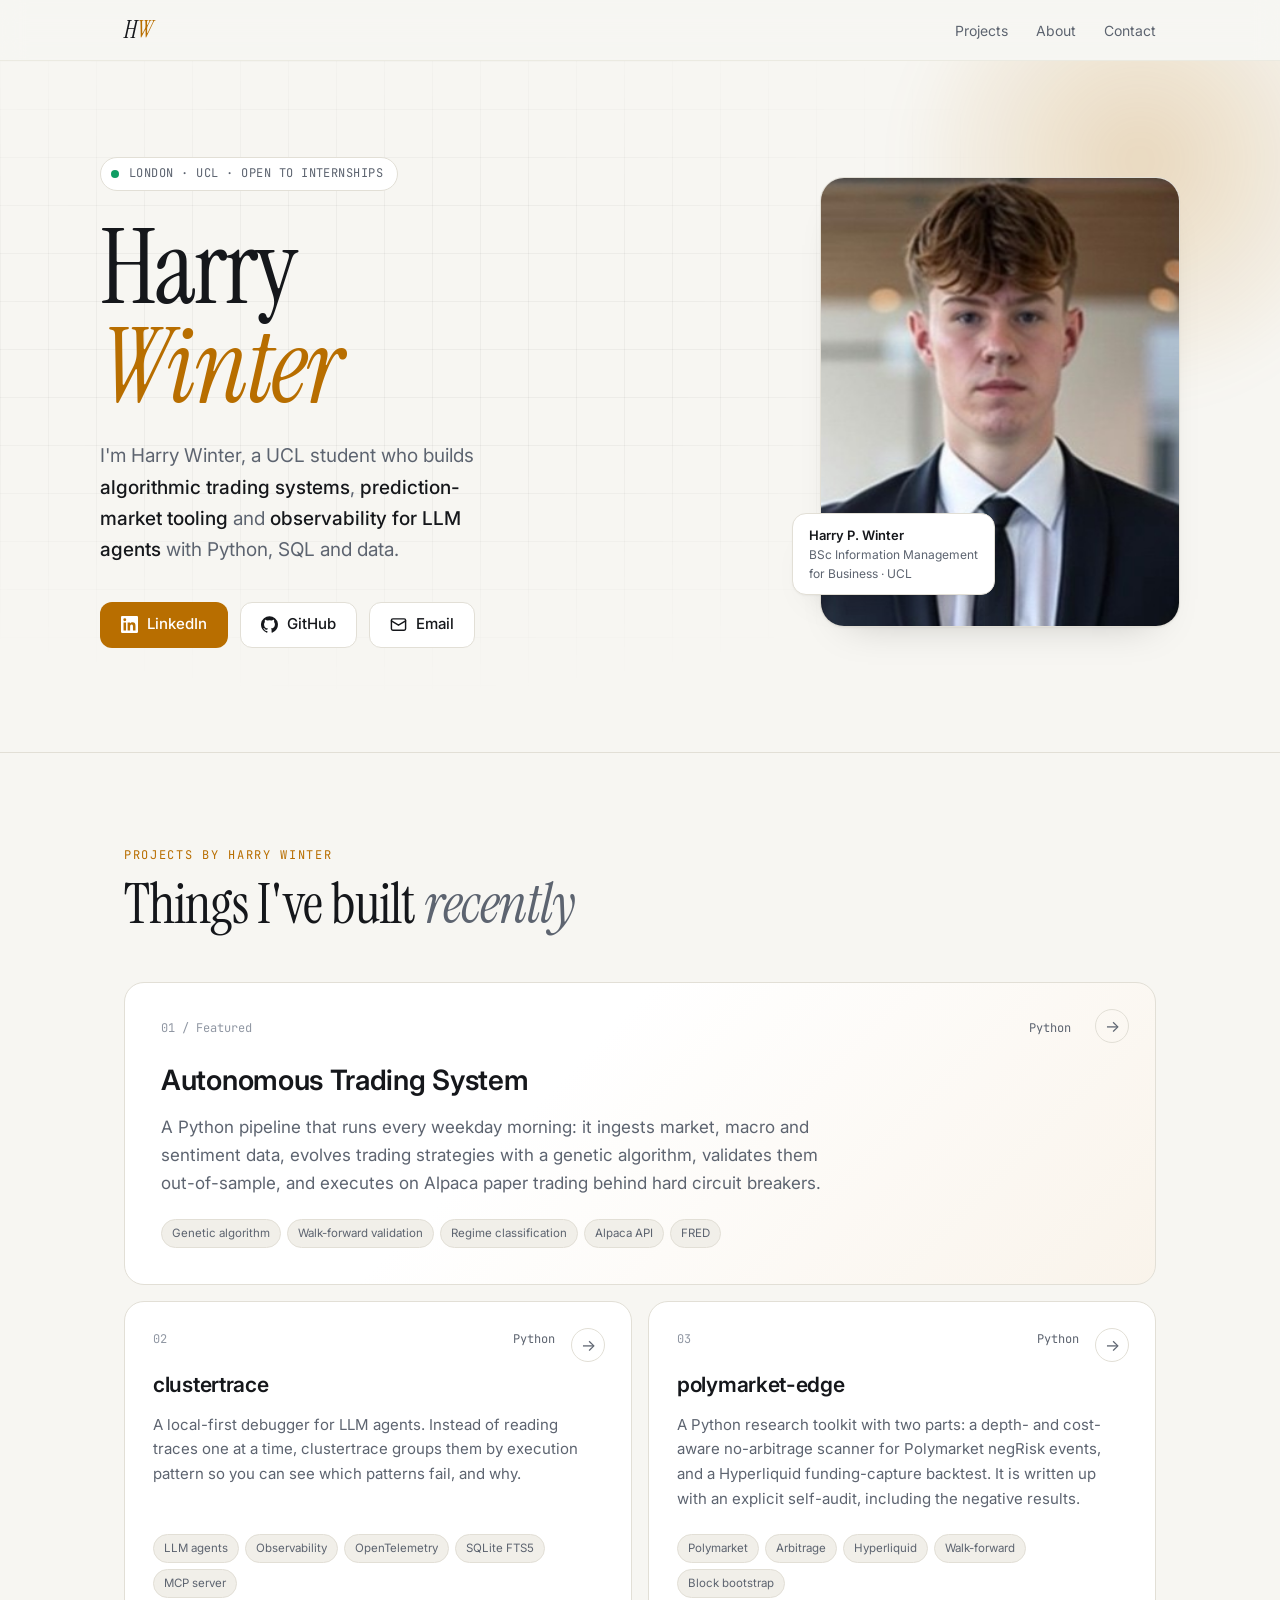
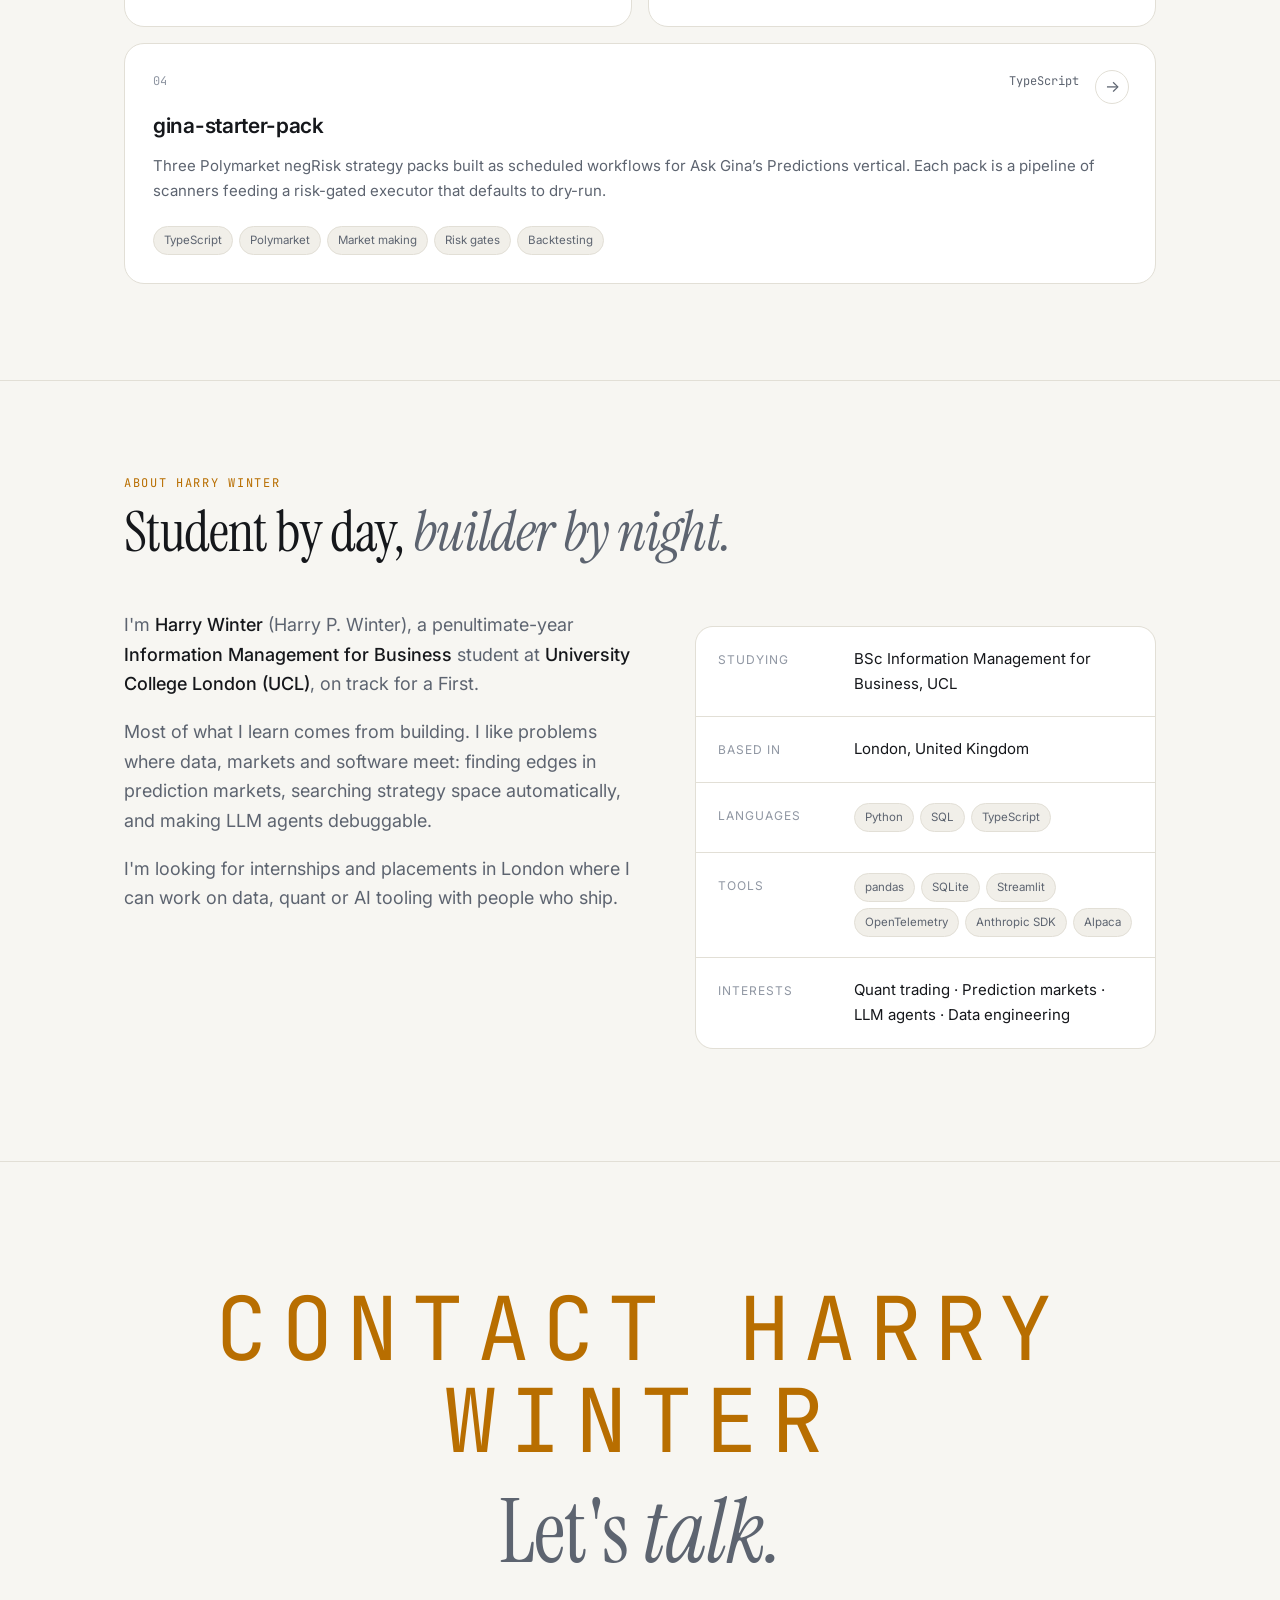
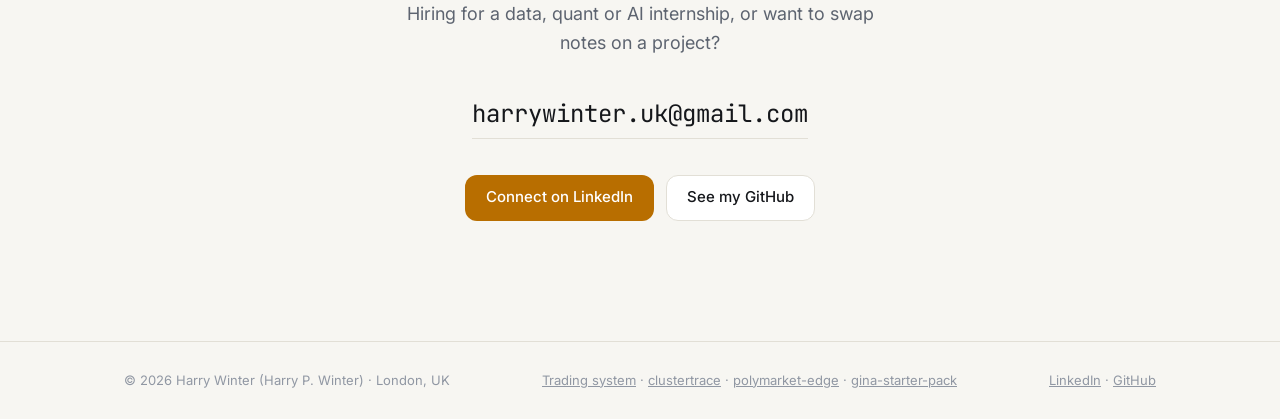
==== commit b1e3e78f: "Remove private internship-hunter project Co-Authored-By: Claude Opus 5.5 <noreply@anthropic.com> Cla" ====
--- a/index.html
+++ b/index.html
@@ -247,19 +247,13 @@
             <p>A Python research toolkit with two parts: a depth- and cost-aware no-arbitrage scanner for Polymarket negRisk events, and a Hyperliquid funding-capture backtest. It is written up with an explicit self-audit, including the negative results.</p>
             <div class="chips"><span class="chip">Polymarket</span><span class="chip">Arbitrage</span><span class="chip">Hyperliquid</span><span class="chip">Walk-forward</span><span class="chip">Block bootstrap</span></div>
           </a>
-          <a class="card third" href="/projects/gina-starter-pack/">
+          <a class="card full" href="/projects/gina-starter-pack/">
             <div class="num mono"><span>04</span><span class="lang">TypeScript</span></div>
             <span class="arrow" aria-hidden="true">→</span>
             <h3>gina-starter-pack</h3>
             <p>Three Polymarket negRisk strategy packs built as scheduled workflows for Ask Gina&rsquo;s Predictions vertical. Each pack is a pipeline of scanners feeding a risk-gated executor that defaults to dry-run.</p>
             <div class="chips"><span class="chip">TypeScript</span><span class="chip">Polymarket</span><span class="chip">Market making</span><span class="chip">Risk gates</span><span class="chip">Backtesting</span></div>
           </a>
-          <div class="card wide">
-            <div class="num mono"><span>05</span><span class="private">private repo</span></div>
-            <h3>internship-hunter</h3>
-            <p>An automated application pipeline. It discovers roles from ATS boards, Reed and funding news, drafts tailored cover letters with Claude using prompt caching, and runs an email queue with Hunter.io lookup and Gmail delivery from a Streamlit dashboard.</p>
-            <div class="chips"><span class="chip">Claude API</span><span class="chip">Streamlit</span><span class="chip">Automation</span></div>
-          </div>
         </div>
       </div>
     </section>
--- a/assets/style.css
+++ b/assets/style.css
@@ -232,6 +232,7 @@
     .side .btn { width: 100%; justify-content: center; }
     .more { border-top: 1px solid var(--border); padding: 72px 0 96px; }
     .more .projects .card { grid-column: span 2; }
+    .card.full { grid-column: span 6; }
     .card .go { margin-top: 18px; font-size: 13px; color: var(--accent); }
     @media (max-width: 860px) {
       .article { grid-template-columns: 1fr; gap: 40px; }
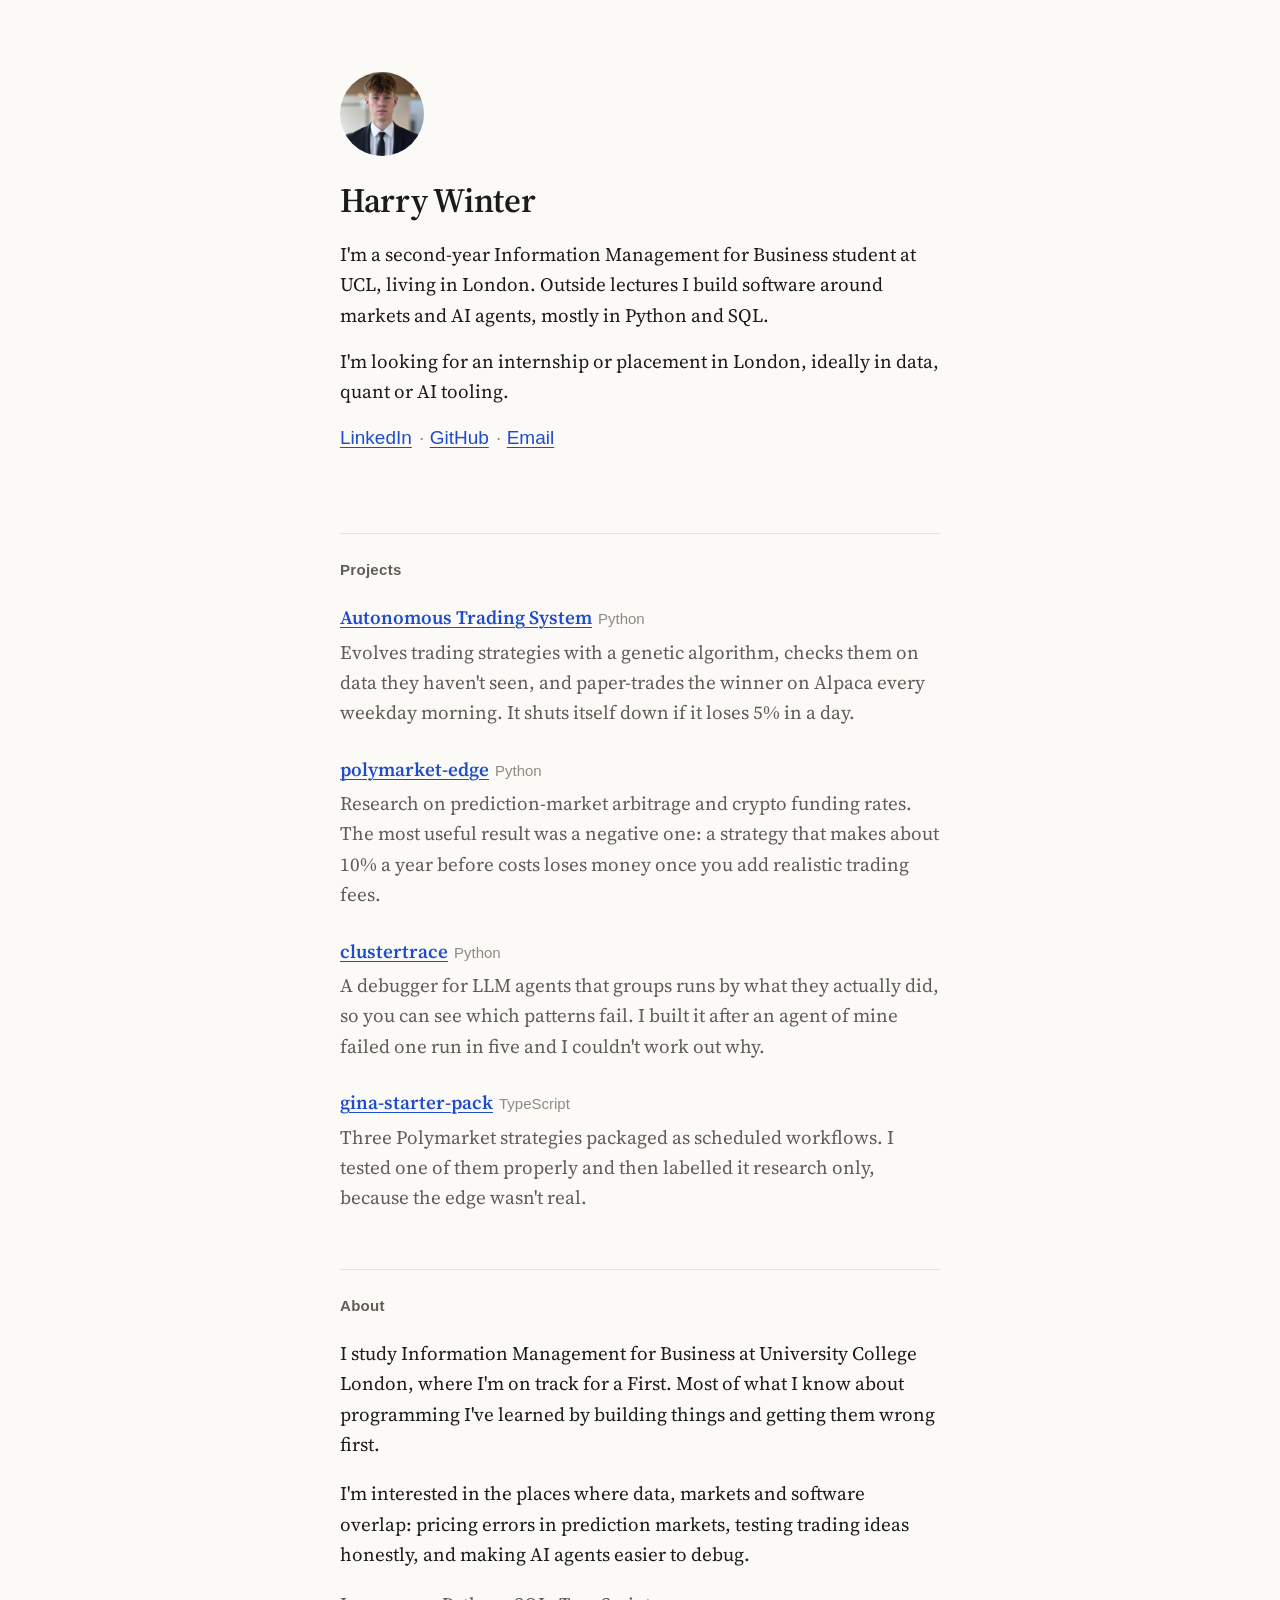
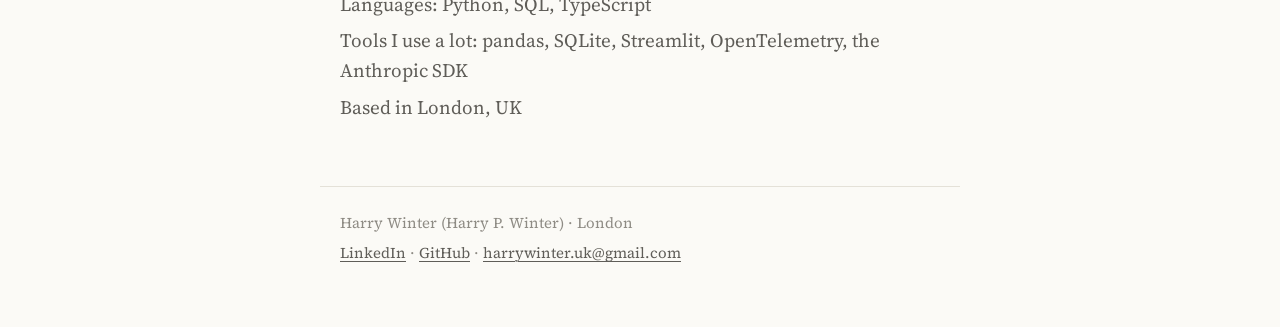
==== commit 017de985: "Redesign: plain, text-first personal site Co-Authored-By: Claude Opus 5.5 <noreply@anthropic.com> Cl" ====
--- a/index.html
+++ b/index.html
@@ -13,8 +13,8 @@
   <link rel="alternate" hreflang="x-default" href="https://harrywinter06-code.github.io/">
   <link rel="me" href="https://www.linkedin.com/in/harry-p-winter">
   <link rel="me" href="https://github.com/harrywinter06-code">
-  <meta name="theme-color" content="#0b0d10" media="(prefers-color-scheme: dark)">
-  <meta name="theme-color" content="#f7f6f2" media="(prefers-color-scheme: light)">
+  <meta name="theme-color" content="#171717" media="(prefers-color-scheme: dark)">
+  <meta name="theme-color" content="#fbfaf6" media="(prefers-color-scheme: light)">
 
   <meta property="og:site_name" content="Harry Winter">
   <meta property="og:locale" content="en_GB">
@@ -41,7 +41,7 @@
   <link rel="preload" as="image" href="/harry-winter.jpg" fetchpriority="high">
   <link rel="preconnect" href="https://fonts.googleapis.com">
   <link rel="preconnect" href="https://fonts.gstatic.com" crossorigin>
-  <link href="https://fonts.googleapis.com/css2?family=Instrument+Serif:ital@0;1&family=Inter:wght@400;500;600&family=JetBrains+Mono:wght@400;500&display=swap" rel="stylesheet">
+  <link href="https://fonts.googleapis.com/css2?family=Source+Serif+4:ital,opsz,wght@0,8..60,400;0,8..60,600;1,8..60,400&display=swap" rel="stylesheet">
   <link rel="stylesheet" href="/assets/style.css">
 
   <script type="application/ld+json">
@@ -188,117 +188,53 @@
 </head>
 <body>
   <a class="skip" href="#main">Skip to content</a>
-  <nav aria-label="Main">
-    <div class="wrap">
-      <a href="/" class="mark" aria-label="Harry Winter, home">H<span>W</span></a>
-      <ul>
-        <li><a href="#projects">Projects</a></li>
-        <li><a href="#about">About</a></li>
-        <li><a href="#contact">Contact</a></li>
+
+  <main id="main">
+    <header class="intro">
+      <img src="/harry-winter.jpg" alt="Harry Winter" width="84" height="84" fetchpriority="high">
+      <h1>Harry Winter</h1>
+      <p>I'm a second-year Information Management for Business student at UCL, living in London. Outside lectures I build software around markets and AI agents, mostly in Python and SQL.</p>
+      <p>I'm looking for an internship or placement in London, ideally in data, quant or AI tooling.</p>
+      <p class="links sans"><a href="https://www.linkedin.com/in/harry-p-winter" rel="me">LinkedIn</a> · <a href="https://github.com/harrywinter06-code" rel="me">GitHub</a> · <a href="mailto:harrywinter.uk@gmail.com">Email</a></p>
+    </header>
+
+    <section aria-labelledby="projects">
+      <h2 id="projects" class="sans">Projects</h2>
+      <ul class="plist">
+        <li>
+          <a class="pname" href="/projects/trading-system/">Autonomous Trading System</a><span class="lang sans">Python</span>
+          <p>Evolves trading strategies with a genetic algorithm, checks them on data they haven't seen, and paper-trades the winner on Alpaca every weekday morning. It shuts itself down if it loses 5% in a day.</p>
+        </li>
+        <li>
+          <a class="pname" href="/projects/polymarket-edge/">polymarket-edge</a><span class="lang sans">Python</span>
+          <p>Research on prediction-market arbitrage and crypto funding rates. The most useful result was a negative one: a strategy that makes about 10% a year before costs loses money once you add realistic trading fees.</p>
+        </li>
+        <li>
+          <a class="pname" href="/projects/clustertrace/">clustertrace</a><span class="lang sans">Python</span>
+          <p>A debugger for LLM agents that groups runs by what they actually did, so you can see which patterns fail. I built it after an agent of mine failed one run in five and I couldn't work out why.</p>
+        </li>
+        <li>
+          <a class="pname" href="/projects/gina-starter-pack/">gina-starter-pack</a><span class="lang sans">TypeScript</span>
+          <p>Three Polymarket strategies packaged as scheduled workflows. I tested one of them properly and then labelled it research only, because the edge wasn't real.</p>
+        </li>
       </ul>
-    </div>
-  </nav>
-
-  <header class="hero">
-    <div class="wrap hero-grid">
-      <div>
-        <span class="status mono"><span class="dot"></span>LONDON · UCL · OPEN TO INTERNSHIPS</span>
-        <h1>Harry<br><em>Winter</em></h1>
-        <p class="lede">I'm Harry Winter, a UCL student who builds <strong>algorithmic trading systems</strong>, <strong>prediction-market tooling</strong> and <strong>observability for LLM agents</strong> with Python, SQL and data.</p>
-        <div class="ctas">
-          <a class="btn primary" href="https://www.linkedin.com/in/harry-p-winter" rel="me"><svg viewBox="0 0 24 24" fill="currentColor" aria-hidden="true"><path d="M20.45 20.45h-3.56v-5.57c0-1.33-.02-3.04-1.85-3.04-1.85 0-2.14 1.45-2.14 2.94v5.67H9.35V9h3.41v1.56h.05c.48-.9 1.64-1.85 3.37-1.85 3.6 0 4.27 2.37 4.27 5.46v6.28zM5.34 7.43a2.06 2.06 0 1 1 0-4.13 2.06 2.06 0 0 1 0 4.13zM7.12 20.45H3.56V9h3.56v11.45zM22.22 0H1.77C.79 0 0 .77 0 1.73v20.54C0 23.23.79 24 1.77 24h20.45c.98 0 1.78-.77 1.78-1.73V1.73C24 .77 23.2 0 22.22 0z"/></svg>LinkedIn</a>
-          <a class="btn" href="https://github.com/harrywinter06-code" rel="me"><svg viewBox="0 0 24 24" fill="currentColor" aria-hidden="true"><path d="M12 .3a12 12 0 0 0-3.8 23.38c.6.12.83-.26.83-.57L9 21.07c-3.34.72-4.04-1.61-4.04-1.61-.55-1.39-1.34-1.76-1.34-1.76-1.08-.74.09-.73.09-.73 1.2.09 1.83 1.24 1.83 1.24 1.07 1.83 2.81 1.3 3.5 1 .1-.78.42-1.31.76-1.61-2.67-.3-5.47-1.33-5.47-5.93 0-1.31.47-2.38 1.24-3.22-.14-.3-.54-1.52.1-3.18 0 0 1-.32 3.3 1.23a11.5 11.5 0 0 1 6 0c2.28-1.55 3.29-1.23 3.29-1.23.64 1.66.24 2.88.12 3.18a4.65 4.65 0 0 1 1.23 3.22c0 4.61-2.8 5.63-5.48 5.92.42.36.81 1.1.81 2.22l-.01 3.29c0 .31.2.69.82.57A12 12 0 0 0 12 .3"/></svg>GitHub</a>
-          <a class="btn" href="mailto:harrywinter.uk@gmail.com"><svg viewBox="0 0 24 24" fill="none" stroke="currentColor" stroke-width="2" stroke-linecap="round" stroke-linejoin="round" aria-hidden="true"><rect x="2" y="4" width="20" height="16" rx="2"/><path d="m22 7-10 6L2 7"/></svg>Email</a>
-        </div>
-      </div>
-
-      <div class="portrait">
-        <div class="frame"><img src="/harry-winter.jpg" alt="Harry Winter, UCL Information Management for Business student, London" width="360" height="360" fetchpriority="high"></div>
-        <div class="tag"><b>Harry P. Winter</b><small>BSc Information Management<br>for Business · UCL</small></div>
-      </div>
-    </div>
-  </header>
-
-  <main id="main">
-    <section id="projects" aria-labelledby="projects-h">
-      <div class="wrap">
-        <h2 class="eyebrow" id="projects-h">Projects by Harry Winter</h2>
-        <p class="h2">Things I've built <em>recently</em></p>
-
-        <div class="projects">
-          <a class="card feature" href="/projects/trading-system/">
-            <div class="num mono"><span>01 / Featured</span><span class="lang">Python</span></div>
-            <span class="arrow" aria-hidden="true">→</span>
-            <h3>Autonomous Trading System</h3>
-            <p>A Python pipeline that runs every weekday morning: it ingests market, macro and sentiment data, evolves trading strategies with a genetic algorithm, validates them out-of-sample, and executes on Alpaca paper trading behind hard circuit breakers.</p>
-            <div class="chips"><span class="chip">Genetic algorithm</span><span class="chip">Walk-forward validation</span><span class="chip">Regime classification</span><span class="chip">Alpaca API</span><span class="chip">FRED</span></div>
-          </a>
-          <a class="card" href="/projects/clustertrace/">
-            <div class="num mono"><span>02</span><span class="lang">Python</span></div>
-            <span class="arrow" aria-hidden="true">→</span>
-            <h3>clustertrace</h3>
-            <p>A local-first debugger for LLM agents. Instead of reading traces one at a time, clustertrace groups them by execution pattern so you can see which patterns fail, and why.</p>
-            <div class="chips"><span class="chip">LLM agents</span><span class="chip">Observability</span><span class="chip">OpenTelemetry</span><span class="chip">SQLite FTS5</span><span class="chip">MCP server</span></div>
-          </a>
-          <a class="card" href="/projects/polymarket-edge/">
-            <div class="num mono"><span>03</span><span class="lang">Python</span></div>
-            <span class="arrow" aria-hidden="true">→</span>
-            <h3>polymarket-edge</h3>
-            <p>A Python research toolkit with two parts: a depth- and cost-aware no-arbitrage scanner for Polymarket negRisk events, and a Hyperliquid funding-capture backtest. It is written up with an explicit self-audit, including the negative results.</p>
-            <div class="chips"><span class="chip">Polymarket</span><span class="chip">Arbitrage</span><span class="chip">Hyperliquid</span><span class="chip">Walk-forward</span><span class="chip">Block bootstrap</span></div>
-          </a>
-          <a class="card full" href="/projects/gina-starter-pack/">
-            <div class="num mono"><span>04</span><span class="lang">TypeScript</span></div>
-            <span class="arrow" aria-hidden="true">→</span>
-            <h3>gina-starter-pack</h3>
-            <p>Three Polymarket negRisk strategy packs built as scheduled workflows for Ask Gina&rsquo;s Predictions vertical. Each pack is a pipeline of scanners feeding a risk-gated executor that defaults to dry-run.</p>
-            <div class="chips"><span class="chip">TypeScript</span><span class="chip">Polymarket</span><span class="chip">Market making</span><span class="chip">Risk gates</span><span class="chip">Backtesting</span></div>
-          </a>
-        </div>
-      </div>
     </section>
 
-    <section id="about" aria-labelledby="about-h">
-      <div class="wrap">
-        <h2 class="eyebrow" id="about-h">About Harry Winter</h2>
-        <p class="h2">Student by day, <em>builder by night.</em></p>
-        <div class="about">
-          <div class="prose">
-            <p>I'm <strong>Harry Winter</strong> (Harry P. Winter), a penultimate-year <strong>Information Management for Business</strong> student at <strong>University College London (UCL)</strong>, on track for a First.</p>
-            <p>Most of what I learn comes from building. I like problems where data, markets and software meet: finding edges in prediction markets, searching strategy space automatically, and making LLM agents debuggable.</p>
-            <p>I'm looking for internships and placements in London where I can work on data, quant or AI tooling with people who ship.</p>
-          </div>
-          <dl class="facts">
-            <div class="fact"><dt>Studying</dt><dd>BSc Information Management for Business, UCL</dd></div>
-            <div class="fact"><dt>Based in</dt><dd>London, United Kingdom</dd></div>
-            <div class="fact"><dt>Languages</dt><dd><div class="chips"><span class="chip">Python</span><span class="chip">SQL</span><span class="chip">TypeScript</span></div></dd></div>
-            <div class="fact"><dt>Tools</dt><dd><div class="chips"><span class="chip">pandas</span><span class="chip">SQLite</span><span class="chip">Streamlit</span><span class="chip">OpenTelemetry</span><span class="chip">Anthropic SDK</span><span class="chip">Alpaca</span></div></dd></div>
-            <div class="fact"><dt>Interests</dt><dd>Quant trading · Prediction markets · LLM agents · Data engineering</dd></div>
-          </dl>
-        </div>
-      </div>
-    </section>
-
-    <section id="contact" class="contact" aria-labelledby="contact-h">
-      <div class="wrap">
-        <h2 class="eyebrow" id="contact-h">Contact Harry Winter</h2>
-        <p class="h2">Let's <em>talk.</em></p>
-        <p>Hiring for a data, quant or AI internship, or want to swap notes on a project?</p>
-        <a class="email-big mono" href="mailto:harrywinter.uk@gmail.com">harrywinter.uk@gmail.com</a>
-        <div class="ctas">
-          <a class="btn primary" href="https://www.linkedin.com/in/harry-p-winter" rel="me">Connect on LinkedIn</a>
-          <a class="btn" href="https://github.com/harrywinter06-code" rel="me">See my GitHub</a>
-        </div>
-      </div>
+    <section aria-labelledby="about">
+      <h2 id="about" class="sans">About</h2>
+      <p>I study Information Management for Business at University College London, where I'm on track for a First. Most of what I know about programming I've learned by building things and getting them wrong first.</p>
+      <p>I'm interested in the places where data, markets and software overlap: pricing errors in prediction markets, testing trading ideas honestly, and making AI agents easier to debug.</p>
+      <ul class="plain dim">
+        <li>Languages: Python, SQL, TypeScript</li>
+        <li>Tools I use a lot: pandas, SQLite, Streamlit, OpenTelemetry, the Anthropic SDK</li>
+        <li>Based in London, UK</li>
+      </ul>
     </section>
   </main>
 
-  <footer>
-    <div class="wrap">
-      <span>© 2026 Harry Winter (Harry P. Winter) · London, UK</span>
-      <span><a href="/projects/trading-system/">Trading system</a> · <a href="/projects/clustertrace/">clustertrace</a> · <a href="/projects/polymarket-edge/">polymarket-edge</a> · <a href="/projects/gina-starter-pack/">gina-starter-pack</a></span>
-      <span><a href="https://www.linkedin.com/in/harry-p-winter" rel="me">LinkedIn</a> · <a href="https://github.com/harrywinter06-code" rel="me">GitHub</a></span>
-    </div>
+  <footer class="page-footer">
+    <p>Harry Winter (Harry P. Winter) · London</p>
+    <p><a href="https://www.linkedin.com/in/harry-p-winter" rel="me">LinkedIn</a> · <a href="https://github.com/harrywinter06-code" rel="me">GitHub</a> · <a href="mailto:harrywinter.uk@gmail.com">harrywinter.uk@gmail.com</a></p>
   </footer>
 </body>
 </html>
--- a/assets/style.css
+++ b/assets/style.css
@@ -1,241 +1,92 @@
-    :root {
-      --bg: #0b0d10;
-      --surface: #111419;
-      --surface-2: #161a21;
-      --border: #222833;
-      --text: #eceef1;
-      --muted: #8d95a3;
-      --faint: #5b6270;
-      --accent: #f2b544;
-      --accent-ink: #1a1203;
-      --green: #3ddc97;
-      --grid: rgba(255,255,255,.035);
-      --shadow: 0 1px 0 rgba(255,255,255,.04) inset, 0 20px 40px -24px rgba(0,0,0,.6);
-    }
-    @media (prefers-color-scheme: light) {
-      :root {
-        --bg: #f7f6f2;
-        --surface: #ffffff;
-        --surface-2: #f1efe9;
-        --border: #e2dfd6;
-        --text: #15171b;
-        --muted: #5d6470;
-        --faint: #9097a3;
-        --accent: #b86e00;
-        --accent-ink: #ffffff;
-        --green: #0f9d63;
-        --grid: rgba(0,0,0,.04);
-        --shadow: 0 1px 2px rgba(0,0,0,.04), 0 20px 40px -28px rgba(0,0,0,.25);
-      }
-    }
+:root {
+  --bg: #fbfaf6;
+  --text: #1b1b1a;
+  --muted: #5f5d58;
+  --faint: #8e8b84;
+  --rule: #e4e1d8;
+  --link: #1f4ccc;
+  --link-hover: #0d2f8f;
+  --mark: #fff2b3;
+}
+@media (prefers-color-scheme: dark) {
+  :root {
+    --bg: #171717;
+    --text: #e8e5de;
+    --muted: #aaa69d;
+    --faint: #7d7a73;
+    --rule: #2e2d2b;
+    --link: #93b2ff;
+    --link-hover: #c4d4ff;
+    --mark: #4a4120;
+  }
+}
 
-    * { box-sizing: border-box; }
-    html { scroll-behavior: smooth; }
-    body {
-      margin: 0;
-      background: var(--bg);
-      color: var(--text);
-      font: 16px/1.65 Inter, system-ui, -apple-system, sans-serif;
-      -webkit-font-smoothing: antialiased;
-    }
-    a { color: inherit; }
-    .wrap { max-width: 1080px; margin: 0 auto; padding: 0 24px; }
-    .mono { font-family: "JetBrains Mono", ui-monospace, monospace; }
-    .serif { font-family: "Instrument Serif", Georgia, serif; font-weight: 400; }
+* { box-sizing: border-box; }
+html { -webkit-text-size-adjust: 100%; }
+body {
+  margin: 0;
+  background: var(--bg);
+  color: var(--text);
+  font: 19px/1.6 "Source Serif 4", Georgia, "Times New Roman", serif;
+  font-optical-sizing: auto;
+}
+main, .page-footer, .top { max-width: 640px; margin: 0 auto; padding: 0 20px; }
 
-    /* nav */
-    nav {
-      position: sticky; top: 0; z-index: 10;
-      backdrop-filter: blur(12px); -webkit-backdrop-filter: blur(12px);
-      background: color-mix(in srgb, var(--bg) 78%, transparent);
-      border-bottom: 1px solid color-mix(in srgb, var(--border) 60%, transparent);
-    }
-    nav .wrap { display: flex; align-items: center; justify-content: space-between; height: 60px; }
-    .mark { font-family: "Instrument Serif", serif; font-style: italic; font-size: 24px; text-decoration: none; letter-spacing: -.5px; }
-    .mark span { color: var(--accent); }
-    nav ul { display: flex; gap: 28px; list-style: none; margin: 0; padding: 0; }
-    nav ul a { text-decoration: none; color: var(--muted); font-size: 14px; transition: color .15s; }
-    nav ul a:hover { color: var(--text); }
+a { color: var(--link); text-decoration: underline; text-decoration-thickness: 1px; text-underline-offset: 3px; }
+a:hover { color: var(--link-hover); text-decoration-thickness: 2px; }
+a:focus-visible { outline: 2px solid var(--link); outline-offset: 2px; border-radius: 2px; }
+::selection { background: var(--mark); }
 
-    /* hero */
-    header.hero { position: relative; overflow: hidden; }
-    header.hero::before {
-      content: ""; position: absolute; inset: 0;
-      background-image:
-        linear-gradient(var(--grid) 1px, transparent 1px),
-        linear-gradient(90deg, var(--grid) 1px, transparent 1px);
-      background-size: 48px 48px;
-      mask-image: radial-gradient(ellipse 80% 70% at 30% 40%, #000 30%, transparent 75%);
-      -webkit-mask-image: radial-gradient(ellipse 80% 70% at 30% 40%, #000 30%, transparent 75%);
-      pointer-events: none;
-    }
-    header.hero::after {
-      content: ""; position: absolute; width: 520px; height: 520px; right: -120px; top: -160px;
-      background: radial-gradient(circle, color-mix(in srgb, var(--accent) 22%, transparent), transparent 65%);
-      filter: blur(20px); pointer-events: none;
-    }
-    .hero-grid {
-      position: relative; z-index: 1;
-      display: grid; grid-template-columns: 1.35fr 1fr; gap: 64px; align-items: center;
-      padding: 96px 0 104px;
-    }
-    .status {
-      display: inline-flex; align-items: center; gap: 10px;
-      padding: 6px 14px 6px 10px; border: 1px solid var(--border); border-radius: 999px;
-      background: var(--surface); font-size: 12px; color: var(--muted); letter-spacing: .04em;
-    }
-    .dot { width: 8px; height: 8px; border-radius: 50%; background: var(--green); box-shadow: 0 0 0 0 var(--green); animation: pulse 2.4s infinite; }
-    @keyframes pulse { 0% { box-shadow: 0 0 0 0 color-mix(in srgb, var(--green) 60%, transparent); } 70% { box-shadow: 0 0 0 8px transparent; } 100% { box-shadow: 0 0 0 0 transparent; } }
-    @media (prefers-reduced-motion: reduce) { .dot { animation: none; } html { scroll-behavior: auto; } }
-    h1 {
-      font-family: "Instrument Serif", Georgia, serif; font-weight: 400;
-      font-size: clamp(56px, 9vw, 104px); line-height: .95; letter-spacing: -2px;
-      margin: 28px 0 24px;
-    }
-    h1 em { color: var(--accent); }
-    .lede { font-size: 19px; color: var(--muted); max-width: 34ch; margin: 0 0 36px; }
-    .lede strong { color: var(--text); font-weight: 500; }
-    .ctas { display: flex; flex-wrap: wrap; gap: 12px; }
-    .btn {
-      display: inline-flex; align-items: center; gap: 9px;
-      height: 46px; padding: 0 20px; border-radius: 12px;
-      font-size: 15px; font-weight: 500; text-decoration: none;
-      border: 1px solid var(--border); background: var(--surface);
-      transition: transform .15s, border-color .15s, background .15s;
-    }
-    .btn:hover { transform: translateY(-1px); border-color: var(--faint); }
-    .btn.primary { background: var(--accent); color: var(--accent-ink); border-color: transparent; }
-    .btn.primary:hover { filter: brightness(1.06); }
-    .btn svg { width: 17px; height: 17px; flex: none; }
+.skip { position: absolute; left: -9999px; }
+.skip:focus { left: 12px; top: 12px; background: var(--bg); padding: 6px 10px; }
 
-    .portrait { position: relative; justify-self: end; width: 100%; max-width: 360px; }
-    .portrait .frame {
-      position: relative; border-radius: 24px; overflow: hidden;
-      border: 1px solid var(--border); box-shadow: var(--shadow); aspect-ratio: 4/5; background: var(--surface);
-    }
-    .portrait img { width: 100%; height: 100%; object-fit: cover; object-position: center 20%; display: block; }
-    .portrait .tag {
-      position: absolute; left: -28px; bottom: 32px;
-      background: var(--surface); border: 1px solid var(--border); border-radius: 14px;
-      padding: 12px 16px; box-shadow: var(--shadow); font-size: 13px; line-height: 1.45;
-    }
-    .portrait .tag b { display: block; font-weight: 600; }
-    .portrait .tag small { color: var(--muted); font-size: 12px; }
+.sans { font-family: -apple-system, BlinkMacSystemFont, "Segoe UI", Roboto, Helvetica, Arial, sans-serif; }
 
-    /* sections */
-    section { padding: 96px 0; border-top: 1px solid var(--border); }
-    .eyebrow { font-size: 12px; letter-spacing: .14em; text-transform: uppercase; color: var(--accent); margin: 0 0 14px; }
-    h2 { font-family: "Instrument Serif", Georgia, serif; font-weight: 400; font-size: clamp(38px, 5vw, 56px); line-height: 1.05; letter-spacing: -1px; margin: 0 0 48px; }
-    h2 em { color: var(--muted); }
+/* top bar on inner pages */
+.top { padding-top: 32px; font-size: 16px; }
+.top a { text-decoration: none; color: var(--muted); }
+.top a:hover { color: var(--text); text-decoration: underline; }
 
-    /* projects */
-    .projects { display: grid; grid-template-columns: repeat(6, 1fr); gap: 16px; }
-    .card {
-      grid-column: span 3; position: relative;
-      display: flex; flex-direction: column;
-      padding: 28px; border-radius: 20px;
-      background: var(--surface); border: 1px solid var(--border);
-      text-decoration: none; transition: border-color .2s, transform .2s, background .2s;
-    }
-    a.card:hover { border-color: color-mix(in srgb, var(--accent) 55%, var(--border)); transform: translateY(-2px); }
-    .card.feature { grid-column: span 6; padding: 36px; background: linear-gradient(135deg, var(--surface) 40%, color-mix(in srgb, var(--accent) 8%, var(--surface))); }
-    .card.third { grid-column: span 2; }
-    .card.wide { grid-column: span 4; }
-    .card .num { font-size: 12px; color: var(--faint); margin-bottom: 18px; display: flex; justify-content: space-between; }
-    .card .num .lang { color: var(--muted); }
-    .card h3 { margin: 0 0 10px; font-size: 21px; font-weight: 600; letter-spacing: -.3px; }
-    .card.feature h3 { font-size: 28px; }
-    .card p { margin: 0 0 22px; color: var(--muted); font-size: 15px; }
-    .card.feature p { font-size: 17px; max-width: 62ch; }
-    .chips { display: flex; flex-wrap: wrap; gap: 6px; margin-top: auto; }
-    .chip { font-size: 11.5px; padding: 4px 10px; border-radius: 999px; background: var(--surface-2); border: 1px solid var(--border); color: var(--muted); }
-    .arrow { position: absolute; top: 26px; right: 26px; width: 34px; height: 34px; border-radius: 50%; display: grid; place-items: center; border: 1px solid var(--border); color: var(--muted); transition: all .2s; }
-    a.card:hover .arrow { background: var(--accent); color: var(--accent-ink); border-color: transparent; transform: rotate(-45deg); }
-    .card .num { padding-right: 48px; }
-    .card .num:only-child, .card.wide .num { padding-right: 0; }
-    .private { font-size: 11px; color: var(--faint); border: 1px dashed var(--border); padding: 2px 8px; border-radius: 999px; }
+/* home intro */
+.intro { padding: 72px 0 8px; }
+.intro img { width: 84px; height: 84px; border-radius: 50%; object-fit: cover; display: block; margin-bottom: 24px; }
+h1 { font-size: 34px; line-height: 1.2; font-weight: 600; letter-spacing: -.3px; margin: 0 0 18px; }
+.intro p { margin: 0 0 16px; }
+.links { color: var(--faint); }
+.links a { margin-right: 2px; }
 
-    /* about */
-    .about { display: grid; grid-template-columns: 1.1fr 1fr; gap: 64px; }
-    .about .prose p { font-size: 18px; color: var(--muted); margin: 0 0 18px; }
-    .about .prose p strong { color: var(--text); font-weight: 500; }
-    .facts { display: grid; gap: 1px; background: var(--border); border: 1px solid var(--border); border-radius: 18px; overflow: hidden; align-self: start; }
-    .fact { background: var(--surface); padding: 20px 22px; display: grid; grid-template-columns: 120px 1fr; gap: 16px; }
-    .fact dt { font-size: 12px; letter-spacing: .08em; text-transform: uppercase; color: var(--faint); padding-top: 3px; }
-    .fact dd { margin: 0; font-size: 15px; }
-    .fact dd .chips { margin-top: 0; }
+h2 { font-size: 15px; font-weight: 600; letter-spacing: .02em; text-transform: none; color: var(--muted); margin: 56px 0 20px; padding-top: 24px; border-top: 1px solid var(--rule); }
 
-    /* contact */
-    .contact { text-align: center; padding: 120px 0; }
-    .contact h2 { font-size: clamp(48px, 8vw, 88px); margin-bottom: 20px; }
-    .contact p { color: var(--muted); font-size: 18px; margin: 0 auto 36px; max-width: 46ch; }
-    .contact .ctas { justify-content: center; }
-    .email-big { display: inline-block; font-size: clamp(18px, 2.6vw, 24px); margin-bottom: 36px; text-decoration: none; border-bottom: 1px solid var(--border); padding-bottom: 4px; transition: border-color .2s, color .2s; }
-    .email-big:hover { color: var(--accent); border-color: var(--accent); }
+/* project list */
+.plist { list-style: none; margin: 0; padding: 0; }
+.plist li { margin: 0 0 26px; }
+.plist .pname { font-weight: 600; }
+.plist .lang { color: var(--faint); font-size: 15px; margin-left: 6px; }
+.plist p { margin: 4px 0 0; color: var(--muted); }
 
-    footer { border-top: 1px solid var(--border); padding: 28px 0; color: var(--faint); font-size: 13px; }
-    footer .wrap { display: flex; justify-content: space-between; gap: 16px; flex-wrap: wrap; }
+.plain { margin: 0; padding: 0; list-style: none; }
+.plain li { margin-bottom: 6px; }
+.dim { color: var(--muted); }
 
-    /* responsive */
-    @media (max-width: 860px) {
-      nav ul { gap: 18px; }
-      .hero-grid { grid-template-columns: 1fr; gap: 48px; padding: 56px 0 72px; }
-      .portrait { justify-self: start; max-width: 300px; order: -1; }
-      .portrait .tag { left: auto; right: -16px; bottom: 20px; }
-      .card, .card.third, .card.wide, .card.feature { grid-column: span 6; }
-      .card.feature { padding: 28px; }
-      .about { grid-template-columns: 1fr; gap: 40px; }
-      section { padding: 72px 0; }
-    }
-    @media (max-width: 480px) {
-      .wrap { padding: 0 16px; }
-      .hero-grid { padding-top: 40px; padding-bottom: 64px; gap: 40px; }
-      nav ul li:not(:last-child) { display: none; }
-      .lede { font-size: 17px; }
-      .btn { height: 44px; padding: 0 16px; font-size: 14px; }
-      .portrait { max-width: 220px; }
-      .portrait .tag { right: -8px; }
-      .fact { grid-template-columns: 1fr; gap: 6px; }
-    }
-    /* skip link */
-    .skip { position: absolute; left: -9999px; top: 8px; z-index: 100; background: var(--accent); color: var(--accent-ink); padding: 8px 14px; border-radius: 8px; }
-    .skip:focus { left: 8px; }
-    a:focus-visible, .btn:focus-visible { outline: 2px solid var(--accent); outline-offset: 3px; }
-    .eyebrow { font-family: "JetBrains Mono", ui-monospace, monospace; font-weight: 400; }
-    .h2 { font-family: "Instrument Serif", Georgia, serif; font-weight: 400; font-size: clamp(38px, 5vw, 56px); line-height: 1.05; letter-spacing: -1px; margin: 0 0 48px; }
-    .h2 em { color: var(--muted); }
-    .contact .h2 { font-size: clamp(48px, 8vw, 88px); margin-bottom: 20px; }
+/* project pages */
+.article { padding: 48px 0 8px; }
+.article h1 { font-size: 36px; margin-bottom: 8px; }
+.meta { color: var(--faint); font-size: 16px; margin: 0 0 32px; }
+.article .lede { font-size: 21px; line-height: 1.5; margin: 0 0 8px; }
+.article h3 { font-size: 21px; font-weight: 600; margin: 40px 0 10px; }
+.article p, .article li { margin-top: 0; }
+.article ol, .article ul { padding-left: 24px; }
+.article li { margin-bottom: 8px; }
+code { font-family: ui-monospace, SFMono-Regular, Menlo, Consolas, monospace; font-size: .8em; background: color-mix(in srgb, var(--rule) 55%, transparent); padding: 1px 5px; border-radius: 4px; }
 
-    /* project pages */
-    nav.crumbs { position: static; background: none; border: 0; backdrop-filter: none; -webkit-backdrop-filter: none; font-size: 13px; color: var(--faint); margin: 0 0 28px; }
-    .crumbs ol { list-style: none; display: flex; flex-wrap: wrap; gap: 8px; margin: 0; padding: 0; }
-    .crumbs li + li::before { content: "/"; margin-right: 8px; color: var(--border); }
-    .crumbs a { text-decoration: none; color: var(--muted); }
-    .crumbs a:hover { color: var(--accent); }
-    .phero { padding: 72px 0 56px; position: relative; }
-    .phero h1 { font-size: clamp(44px, 7vw, 80px); margin: 0 0 20px; }
-    .phero .lede { max-width: 60ch; font-size: 19px; }
-    .byline { display: flex; align-items: center; gap: 12px; margin: 0 0 32px; color: var(--muted); font-size: 14px; }
-    .byline img { width: 40px; height: 40px; border-radius: 50%; object-fit: cover; border: 1px solid var(--border); }
-    .byline a { color: var(--text); text-decoration: none; font-weight: 500; }
-    .article { display: grid; grid-template-columns: minmax(0, 1fr) 280px; gap: 64px; padding: 64px 0 96px; border-top: 1px solid var(--border); }
-    .article h2 { font-family: "Instrument Serif", Georgia, serif; font-weight: 400; font-size: 32px; letter-spacing: -.5px; margin: 48px 0 16px; line-height: 1.15; }
-    .article h2:first-child { margin-top: 0; }
-    .article p, .article li { color: var(--muted); font-size: 17px; }
-    .article strong { color: var(--text); font-weight: 500; }
-    .article li { margin-bottom: 10px; }
-    .article ol, .article ul { padding-left: 22px; }
-    .article code { font-family: "JetBrains Mono", monospace; font-size: .86em; background: var(--surface-2); border: 1px solid var(--border); padding: 1px 6px; border-radius: 6px; color: var(--text); }
-    .side { position: sticky; top: 92px; align-self: start; display: grid; gap: 16px; }
-    .side .box { background: var(--surface); border: 1px solid var(--border); border-radius: 18px; padding: 20px; }
-    .side h2 { font-family: "JetBrains Mono", monospace; font-size: 12px; letter-spacing: .12em; text-transform: uppercase; color: var(--faint); margin: 0 0 12px; font-weight: 400; }
-    .side .btn { width: 100%; justify-content: center; }
-    .more { border-top: 1px solid var(--border); padding: 72px 0 96px; }
-    .more .projects .card { grid-column: span 2; }
-    .card.full { grid-column: span 6; }
-    .card .go { margin-top: 18px; font-size: 13px; color: var(--accent); }
-    @media (max-width: 860px) {
-      .article { grid-template-columns: 1fr; gap: 40px; }
-      .side { position: static; }
-      .more .projects .card { grid-column: span 6; }
-    }
+.page-footer { padding-top: 24px; padding-bottom: 56px; margin-top: 64px; border-top: 1px solid var(--rule); color: var(--faint); font-size: 15px; }
+.page-footer p { margin: 0 0 6px; }
+.page-footer a { color: var(--muted); }
+
+@media (max-width: 520px) {
+  body { font-size: 18px; }
+  .intro { padding-top: 48px; }
+  h1 { font-size: 30px; }
+  .article h1 { font-size: 30px; }
+  .article .lede { font-size: 19px; }
+}
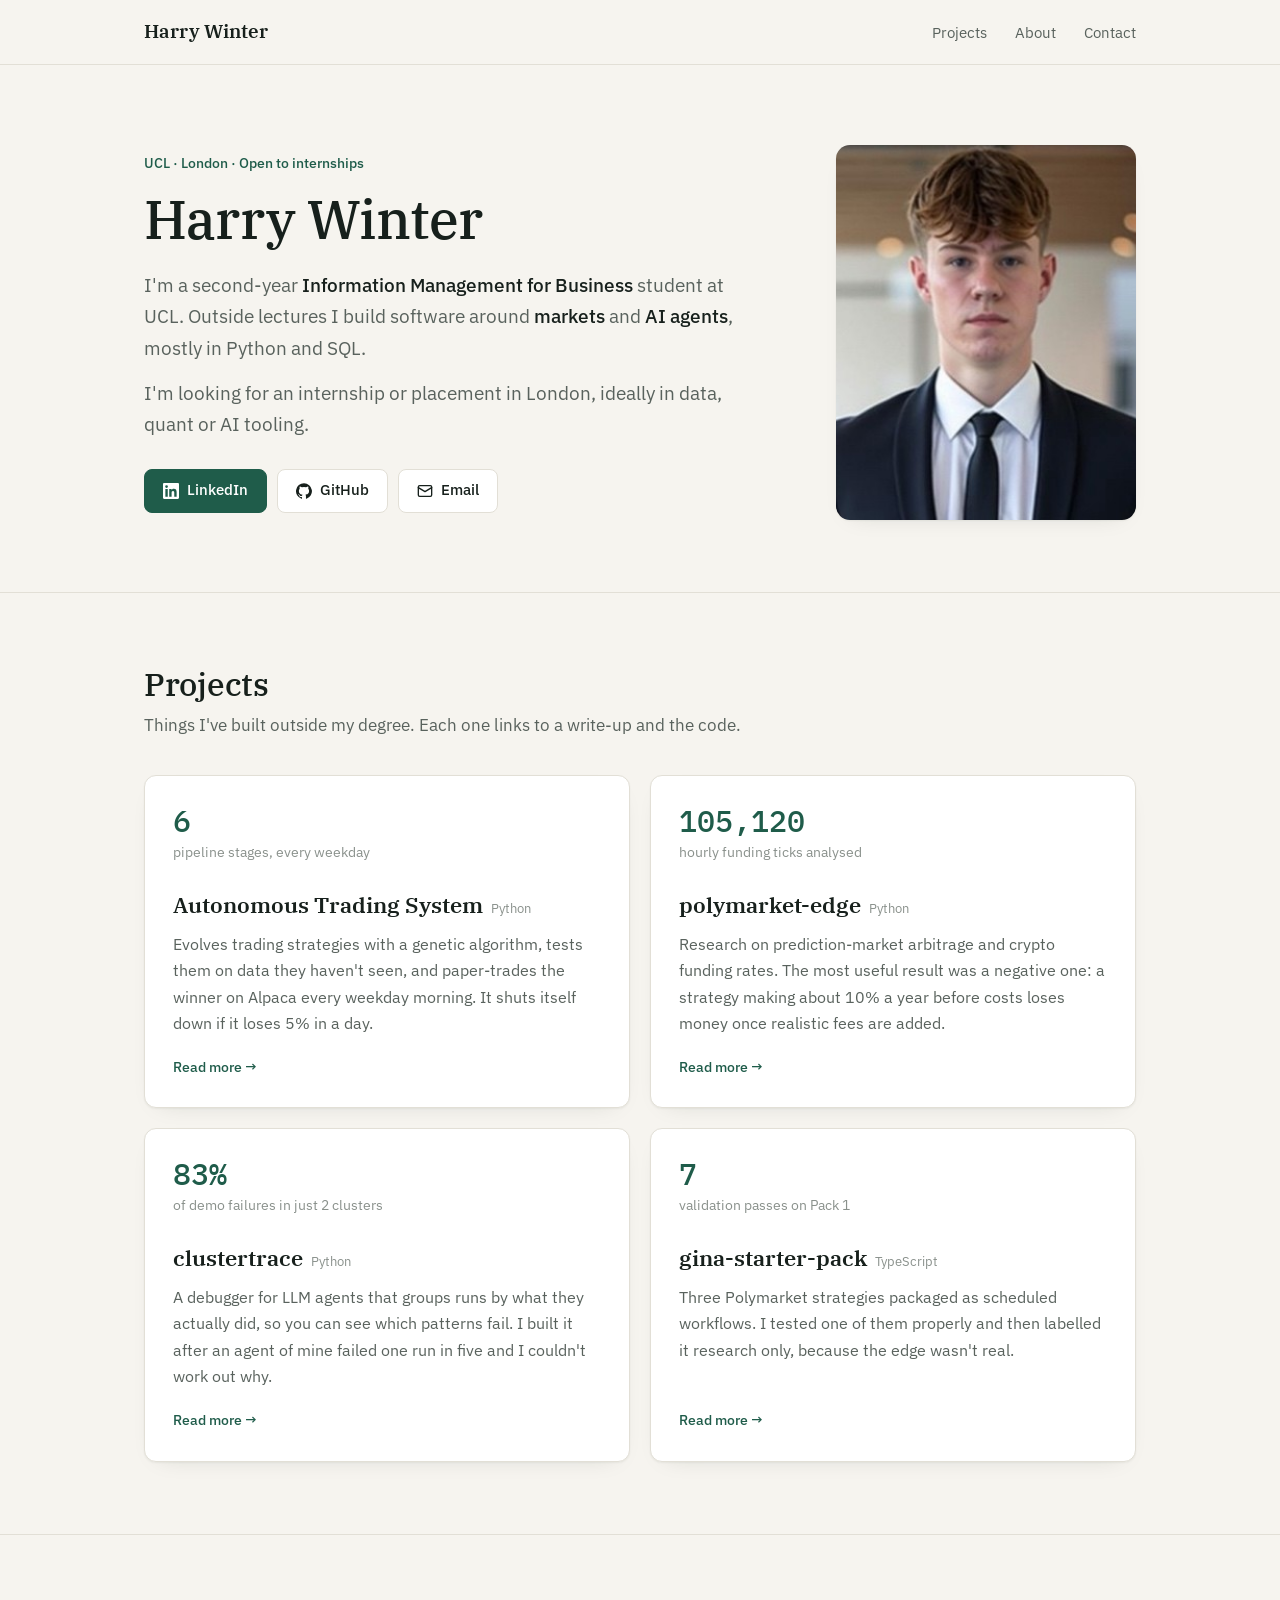
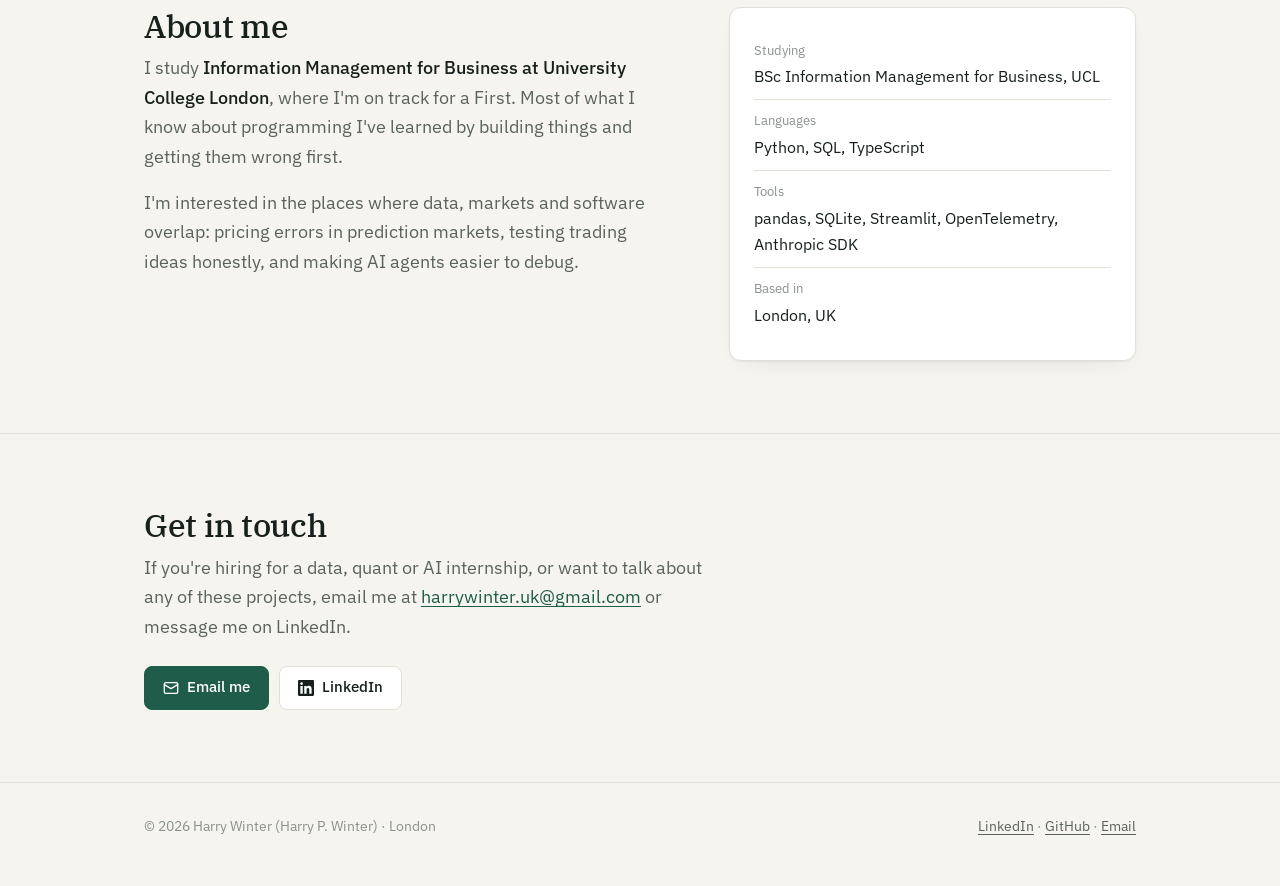
==== commit 19407088: "Redesign: balanced editorial style (IBM Plex, green accent, project stats) Co-Authored-By: Claude Op" ====
--- a/index.html
+++ b/index.html
@@ -13,8 +13,8 @@
   <link rel="alternate" hreflang="x-default" href="https://harrywinter06-code.github.io/">
   <link rel="me" href="https://www.linkedin.com/in/harry-p-winter">
   <link rel="me" href="https://github.com/harrywinter06-code">
-  <meta name="theme-color" content="#171717" media="(prefers-color-scheme: dark)">
-  <meta name="theme-color" content="#fbfaf6" media="(prefers-color-scheme: light)">
+  <meta name="theme-color" content="#121614" media="(prefers-color-scheme: dark)">
+  <meta name="theme-color" content="#f6f4ef" media="(prefers-color-scheme: light)">
 
   <meta property="og:site_name" content="Harry Winter">
   <meta property="og:locale" content="en_GB">
@@ -41,7 +41,7 @@
   <link rel="preload" as="image" href="/harry-winter.jpg" fetchpriority="high">
   <link rel="preconnect" href="https://fonts.googleapis.com">
   <link rel="preconnect" href="https://fonts.gstatic.com" crossorigin>
-  <link href="https://fonts.googleapis.com/css2?family=Source+Serif+4:ital,opsz,wght@0,8..60,400;0,8..60,600;1,8..60,400&display=swap" rel="stylesheet">
+  <link href="https://fonts.googleapis.com/css2?family=IBM+Plex+Mono:wght@500&family=IBM+Plex+Sans:wght@400;500;600&family=IBM+Plex+Serif:wght@500;600&display=swap" rel="stylesheet">
   <link rel="stylesheet" href="/assets/style.css">
 
   <script type="application/ld+json">
@@ -188,53 +188,107 @@
 </head>
 <body>
   <a class="skip" href="#main">Skip to content</a>
+  <header class="bar">
+    <div class="wrap">
+      <a class="brand" href="/">Harry Winter</a>
+      <nav aria-label="Main">
+        <a href="#projects">Projects</a>
+        <a class="hide-sm" href="#about">About</a>
+        <a href="#contact">Contact</a>
+      </nav>
+    </div>
+  </header>
 
   <main id="main">
-    <header class="intro">
-      <img src="/harry-winter.jpg" alt="Harry Winter" width="84" height="84" fetchpriority="high">
-      <h1>Harry Winter</h1>
-      <p>I'm a second-year Information Management for Business student at UCL, living in London. Outside lectures I build software around markets and AI agents, mostly in Python and SQL.</p>
-      <p>I'm looking for an internship or placement in London, ideally in data, quant or AI tooling.</p>
-      <p class="links sans"><a href="https://www.linkedin.com/in/harry-p-winter" rel="me">LinkedIn</a> · <a href="https://github.com/harrywinter06-code" rel="me">GitHub</a> · <a href="mailto:harrywinter.uk@gmail.com">Email</a></p>
-    </header>
-
-    <section aria-labelledby="projects">
-      <h2 id="projects" class="sans">Projects</h2>
-      <ul class="plist">
-        <li>
-          <a class="pname" href="/projects/trading-system/">Autonomous Trading System</a><span class="lang sans">Python</span>
-          <p>Evolves trading strategies with a genetic algorithm, checks them on data they haven't seen, and paper-trades the winner on Alpaca every weekday morning. It shuts itself down if it loses 5% in a day.</p>
-        </li>
-        <li>
-          <a class="pname" href="/projects/polymarket-edge/">polymarket-edge</a><span class="lang sans">Python</span>
-          <p>Research on prediction-market arbitrage and crypto funding rates. The most useful result was a negative one: a strategy that makes about 10% a year before costs loses money once you add realistic trading fees.</p>
-        </li>
-        <li>
-          <a class="pname" href="/projects/clustertrace/">clustertrace</a><span class="lang sans">Python</span>
+    <section class="hero">
+      <div class="wrap">
+        <div>
+          <p class="kicker">UCL · London · Open to internships</p>
+          <h1>Harry Winter</h1>
+          <p class="intro">I'm a second-year <strong>Information Management for Business</strong> student at UCL. Outside lectures I build software around <strong>markets</strong> and <strong>AI agents</strong>, mostly in Python and SQL.</p>
+          <p class="intro">I'm looking for an internship or placement in London, ideally in data, quant or AI tooling.</p>
+          <div class="btns">
+            <a class="btn solid" href="https://www.linkedin.com/in/harry-p-winter" rel="me"><svg viewBox="0 0 24 24" fill="currentColor" aria-hidden="true"><path d="M20.45 20.45h-3.56v-5.57c0-1.33-.02-3.04-1.85-3.04-1.85 0-2.14 1.45-2.14 2.94v5.67H9.35V9h3.41v1.56h.05c.48-.9 1.64-1.85 3.37-1.85 3.6 0 4.27 2.37 4.27 5.46v6.28zM5.34 7.43a2.06 2.06 0 1 1 0-4.13 2.06 2.06 0 0 1 0 4.13zM7.12 20.45H3.56V9h3.56v11.45zM22.22 0H1.77C.79 0 0 .77 0 1.73v20.54C0 23.23.79 24 1.77 24h20.45c.98 0 1.78-.77 1.78-1.73V1.73C24 .77 23.2 0 22.22 0z"/></svg>LinkedIn</a>
+            <a class="btn" href="https://github.com/harrywinter06-code" rel="me"><svg viewBox="0 0 24 24" fill="currentColor" aria-hidden="true"><path d="M12 .3a12 12 0 0 0-3.8 23.38c.6.12.83-.26.83-.57L9 21.07c-3.34.72-4.04-1.61-4.04-1.61-.55-1.39-1.34-1.76-1.34-1.76-1.08-.74.09-.73.09-.73 1.2.09 1.83 1.24 1.83 1.24 1.07 1.83 2.81 1.3 3.5 1 .1-.78.42-1.31.76-1.61-2.67-.3-5.47-1.33-5.47-5.93 0-1.31.47-2.38 1.24-3.22-.14-.3-.54-1.52.1-3.18 0 0 1-.32 3.3 1.23a11.5 11.5 0 0 1 6 0c2.28-1.55 3.29-1.23 3.29-1.23.64 1.66.24 2.88.12 3.18a4.65 4.65 0 0 1 1.23 3.22c0 4.61-2.8 5.63-5.48 5.92.42.36.81 1.1.81 2.22l-.01 3.29c0 .31.2.69.82.57A12 12 0 0 0 12 .3"/></svg>GitHub</a>
+            <a class="btn" href="mailto:harrywinter.uk@gmail.com"><svg viewBox="0 0 24 24" fill="none" stroke="currentColor" stroke-width="2" stroke-linecap="round" stroke-linejoin="round" aria-hidden="true"><rect x="2" y="4" width="20" height="16" rx="2"/><path d="m22 7-10 6L2 7"/></svg>Email</a>
+          </div>
+        </div>
+        <div class="photo-wrap">
+          <img class="photo" src="/harry-winter.jpg" alt="Harry Winter" width="300" height="375" fetchpriority="high">
+        </div>
+      </div>
+    </section>
+
+    <section class="block" id="projects" aria-labelledby="projects-h">
+      <div class="wrap">
+        <h2 id="projects-h">Projects</h2>
+        <p class="sub">Things I've built outside my degree. Each one links to a write-up and the code.</p>
+        <div class="grid">
+        <a class="card" href="/projects/trading-system/">
+          <div class="stat">6</div>
+          <div class="stat-label">pipeline stages, every weekday</div>
+          <h3>Autonomous Trading System<span class="lang">Python</span></h3>
+          <p>Evolves trading strategies with a genetic algorithm, tests them on data they haven't seen, and paper-trades the winner on Alpaca every weekday morning. It shuts itself down if it loses 5% in a day.</p>
+          <span class="more">Read more &rarr;</span>
+        </a>
+        <a class="card" href="/projects/polymarket-edge/">
+          <div class="stat">105,120</div>
+          <div class="stat-label">hourly funding ticks analysed</div>
+          <h3>polymarket-edge<span class="lang">Python</span></h3>
+          <p>Research on prediction-market arbitrage and crypto funding rates. The most useful result was a negative one: a strategy making about 10% a year before costs loses money once realistic fees are added.</p>
+          <span class="more">Read more &rarr;</span>
+        </a>
+        <a class="card" href="/projects/clustertrace/">
+          <div class="stat">83%</div>
+          <div class="stat-label">of demo failures in just 2 clusters</div>
+          <h3>clustertrace<span class="lang">Python</span></h3>
           <p>A debugger for LLM agents that groups runs by what they actually did, so you can see which patterns fail. I built it after an agent of mine failed one run in five and I couldn't work out why.</p>
-        </li>
-        <li>
-          <a class="pname" href="/projects/gina-starter-pack/">gina-starter-pack</a><span class="lang sans">TypeScript</span>
+          <span class="more">Read more &rarr;</span>
+        </a>
+        <a class="card" href="/projects/gina-starter-pack/">
+          <div class="stat">7</div>
+          <div class="stat-label">validation passes on Pack 1</div>
+          <h3>gina-starter-pack<span class="lang">TypeScript</span></h3>
           <p>Three Polymarket strategies packaged as scheduled workflows. I tested one of them properly and then labelled it research only, because the edge wasn't real.</p>
-        </li>
-      </ul>
-    </section>
-
-    <section aria-labelledby="about">
-      <h2 id="about" class="sans">About</h2>
-      <p>I study Information Management for Business at University College London, where I'm on track for a First. Most of what I know about programming I've learned by building things and getting them wrong first.</p>
-      <p>I'm interested in the places where data, markets and software overlap: pricing errors in prediction markets, testing trading ideas honestly, and making AI agents easier to debug.</p>
-      <ul class="plain dim">
-        <li>Languages: Python, SQL, TypeScript</li>
-        <li>Tools I use a lot: pandas, SQLite, Streamlit, OpenTelemetry, the Anthropic SDK</li>
-        <li>Based in London, UK</li>
-      </ul>
+          <span class="more">Read more &rarr;</span>
+        </a>
+        </div>
+      </div>
+    </section>
+
+    <section class="block" id="about" aria-labelledby="about-h">
+      <div class="wrap about">
+        <div>
+          <h2 id="about-h">About me</h2>
+          <p>I study <strong>Information Management for Business at University College London</strong>, where I'm on track for a First. Most of what I know about programming I've learned by building things and getting them wrong first.</p>
+          <p>I'm interested in the places where data, markets and software overlap: pricing errors in prediction markets, testing trading ideas honestly, and making AI agents easier to debug.</p>
+        </div>
+        <dl class="facts">
+          <div><dt>Studying</dt><dd>BSc Information Management for Business, UCL</dd></div>
+          <div><dt>Languages</dt><dd>Python, SQL, TypeScript</dd></div>
+          <div><dt>Tools</dt><dd>pandas, SQLite, Streamlit, OpenTelemetry, Anthropic SDK</dd></div>
+          <div><dt>Based in</dt><dd>London, UK</dd></div>
+        </dl>
+      </div>
+    </section>
+
+    <section class="block contact" id="contact" aria-labelledby="contact-h">
+      <div class="wrap">
+        <h2 id="contact-h">Get in touch</h2>
+        <p>If you're hiring for a data, quant or AI internship, or want to talk about any of these projects, email me at <a href="mailto:harrywinter.uk@gmail.com">harrywinter.uk@gmail.com</a> or message me on LinkedIn.</p>
+        <div class="btns">
+          <a class="btn solid" href="mailto:harrywinter.uk@gmail.com"><svg viewBox="0 0 24 24" fill="none" stroke="currentColor" stroke-width="2" stroke-linecap="round" stroke-linejoin="round" aria-hidden="true"><rect x="2" y="4" width="20" height="16" rx="2"/><path d="m22 7-10 6L2 7"/></svg>Email me</a>
+          <a class="btn" href="https://www.linkedin.com/in/harry-p-winter" rel="me"><svg viewBox="0 0 24 24" fill="currentColor" aria-hidden="true"><path d="M20.45 20.45h-3.56v-5.57c0-1.33-.02-3.04-1.85-3.04-1.85 0-2.14 1.45-2.14 2.94v5.67H9.35V9h3.41v1.56h.05c.48-.9 1.64-1.85 3.37-1.85 3.6 0 4.27 2.37 4.27 5.46v6.28zM5.34 7.43a2.06 2.06 0 1 1 0-4.13 2.06 2.06 0 0 1 0 4.13zM7.12 20.45H3.56V9h3.56v11.45zM22.22 0H1.77C.79 0 0 .77 0 1.73v20.54C0 23.23.79 24 1.77 24h20.45c.98 0 1.78-.77 1.78-1.73V1.73C24 .77 23.2 0 22.22 0z"/></svg>LinkedIn</a>
+        </div>
+      </div>
     </section>
   </main>
 
-  <footer class="page-footer">
-    <p>Harry Winter (Harry P. Winter) · London</p>
-    <p><a href="https://www.linkedin.com/in/harry-p-winter" rel="me">LinkedIn</a> · <a href="https://github.com/harrywinter06-code" rel="me">GitHub</a> · <a href="mailto:harrywinter.uk@gmail.com">harrywinter.uk@gmail.com</a></p>
+  <footer>
+    <div class="wrap">
+      <span>© 2026 Harry Winter (Harry P. Winter) · London</span>
+      <span><a href="https://www.linkedin.com/in/harry-p-winter" rel="me">LinkedIn</a> · <a href="https://github.com/harrywinter06-code" rel="me">GitHub</a> · <a href="mailto:harrywinter.uk@gmail.com">Email</a></span>
+    </div>
   </footer>
 </body>
 </html>
--- a/assets/style.css
+++ b/assets/style.css
@@ -1,92 +1,163 @@
 :root {
-  --bg: #fbfaf6;
-  --text: #1b1b1a;
-  --muted: #5f5d58;
-  --faint: #8e8b84;
-  --rule: #e4e1d8;
-  --link: #1f4ccc;
-  --link-hover: #0d2f8f;
-  --mark: #fff2b3;
+  --bg: #f6f4ef;
+  --surface: #ffffff;
+  --text: #17201c;
+  --muted: #59625d;
+  --faint: #8a918c;
+  --rule: #e2dfd6;
+  --accent: #1f5c4a;
+  --accent-hover: #164536;
+  --accent-soft: #e4eee8;
+  --on-accent: #ffffff;
+  --shadow: 0 1px 2px rgba(23, 32, 28, .05), 0 8px 24px -16px rgba(23, 32, 28, .18);
 }
 @media (prefers-color-scheme: dark) {
   :root {
-    --bg: #171717;
-    --text: #e8e5de;
-    --muted: #aaa69d;
-    --faint: #7d7a73;
-    --rule: #2e2d2b;
-    --link: #93b2ff;
-    --link-hover: #c4d4ff;
-    --mark: #4a4120;
+    --bg: #121614;
+    --surface: #1a1f1c;
+    --text: #e7ebe8;
+    --muted: #a0a9a4;
+    --faint: #727b76;
+    --rule: #2a312d;
+    --accent: #7cc4a4;
+    --accent-hover: #a2dcc1;
+    --accent-soft: #1d2b25;
+    --on-accent: #0f1a15;
+    --shadow: none;
   }
 }
 
 * { box-sizing: border-box; }
-html { -webkit-text-size-adjust: 100%; }
+html { -webkit-text-size-adjust: 100%; scroll-behavior: smooth; }
+@media (prefers-reduced-motion: reduce) { html { scroll-behavior: auto; } }
 body {
   margin: 0;
   background: var(--bg);
   color: var(--text);
-  font: 19px/1.6 "Source Serif 4", Georgia, "Times New Roman", serif;
-  font-optical-sizing: auto;
+  font: 17px/1.65 "IBM Plex Sans", -apple-system, "Segoe UI", Helvetica, Arial, sans-serif;
+  -webkit-font-smoothing: antialiased;
 }
-main, .page-footer, .top { max-width: 640px; margin: 0 auto; padding: 0 20px; }
+.wrap { max-width: 1040px; margin: 0 auto; padding: 0 24px; }
+.narrow { max-width: 720px; }
+.serif { font-family: "IBM Plex Serif", Georgia, serif; }
+.mono { font-family: "IBM Plex Mono", ui-monospace, Menlo, monospace; }
 
-a { color: var(--link); text-decoration: underline; text-decoration-thickness: 1px; text-underline-offset: 3px; }
-a:hover { color: var(--link-hover); text-decoration-thickness: 2px; }
-a:focus-visible { outline: 2px solid var(--link); outline-offset: 2px; border-radius: 2px; }
-::selection { background: var(--mark); }
+a { color: var(--accent); text-underline-offset: 3px; text-decoration-thickness: 1px; }
+a:hover { color: var(--accent-hover); }
+a:focus-visible, .btn:focus-visible { outline: 2px solid var(--accent); outline-offset: 3px; border-radius: 4px; }
+::selection { background: var(--accent-soft); }
 
 .skip { position: absolute; left: -9999px; }
-.skip:focus { left: 12px; top: 12px; background: var(--bg); padding: 6px 10px; }
+.skip:focus { left: 12px; top: 12px; z-index: 10; background: var(--surface); padding: 6px 10px; }
 
-.sans { font-family: -apple-system, BlinkMacSystemFont, "Segoe UI", Roboto, Helvetica, Arial, sans-serif; }
+/* header bar */
+.bar { border-bottom: 1px solid var(--rule); }
+.bar .wrap { display: flex; align-items: center; justify-content: space-between; height: 64px; }
+.brand { font-family: "IBM Plex Serif", Georgia, serif; font-weight: 600; font-size: 19px; color: var(--text); text-decoration: none; }
+.bar nav a { color: var(--muted); text-decoration: none; font-size: 15px; margin-left: 24px; }
+.bar nav a:hover { color: var(--text); }
 
-/* top bar on inner pages */
-.top { padding-top: 32px; font-size: 16px; }
-.top a { text-decoration: none; color: var(--muted); }
-.top a:hover { color: var(--text); text-decoration: underline; }
+/* buttons */
+.btns { display: flex; flex-wrap: wrap; gap: 10px; }
+.btn {
+  display: inline-flex; align-items: center; gap: 8px; height: 44px; padding: 0 18px;
+  border-radius: 8px; font-size: 15px; font-weight: 500; text-decoration: none;
+  border: 1px solid var(--rule); background: var(--surface); color: var(--text);
+  transition: border-color .15s, background .15s;
+}
+.btn:hover { border-color: var(--faint); color: var(--text); }
+.btn.solid { background: var(--accent); border-color: var(--accent); color: var(--on-accent); }
+.btn.solid:hover { background: var(--accent-hover); border-color: var(--accent-hover); color: var(--on-accent); }
+.btn svg { width: 16px; height: 16px; flex: none; }
 
-/* home intro */
-.intro { padding: 72px 0 8px; }
-.intro img { width: 84px; height: 84px; border-radius: 50%; object-fit: cover; display: block; margin-bottom: 24px; }
-h1 { font-size: 34px; line-height: 1.2; font-weight: 600; letter-spacing: -.3px; margin: 0 0 18px; }
-.intro p { margin: 0 0 16px; }
-.links { color: var(--faint); }
-.links a { margin-right: 2px; }
+/* hero */
+.hero { padding: 80px 0 72px; }
+.hero .wrap { display: grid; grid-template-columns: minmax(0, 1fr) 300px; gap: 64px; align-items: center; }
+.kicker { font-size: 14px; color: var(--accent); font-weight: 500; margin: 0 0 14px; }
+h1 { font-family: "IBM Plex Serif", Georgia, serif; font-weight: 500; font-size: 54px; line-height: 1.08; letter-spacing: -.8px; margin: 0 0 22px; }
+.hero p.intro { font-size: 19px; color: var(--muted); margin: 0 0 14px; max-width: 54ch; }
+.hero p.intro strong { color: var(--text); font-weight: 500; }
+.hero .btns { margin-top: 28px; }
+.photo { width: 100%; height: auto; aspect-ratio: 4 / 5; object-fit: cover; object-position: center 22%; border-radius: 14px; display: block; box-shadow: var(--shadow); }
+.photo-cap { font-size: 13px; color: var(--faint); margin-top: 10px; }
 
-h2 { font-size: 15px; font-weight: 600; letter-spacing: .02em; text-transform: none; color: var(--muted); margin: 56px 0 20px; padding-top: 24px; border-top: 1px solid var(--rule); }
+/* sections */
+section.block { padding: 72px 0; border-top: 1px solid var(--rule); }
+h2 { font-family: "IBM Plex Serif", Georgia, serif; font-weight: 500; font-size: 32px; letter-spacing: -.3px; line-height: 1.2; margin: 0 0 8px; }
+.sub { color: var(--muted); margin: 0 0 36px; }
 
-/* project list */
-.plist { list-style: none; margin: 0; padding: 0; }
-.plist li { margin: 0 0 26px; }
-.plist .pname { font-weight: 600; }
-.plist .lang { color: var(--faint); font-size: 15px; margin-left: 6px; }
-.plist p { margin: 4px 0 0; color: var(--muted); }
+/* project cards */
+.grid { display: grid; grid-template-columns: repeat(2, minmax(0, 1fr)); gap: 20px; }
+.card {
+  display: flex; flex-direction: column; padding: 28px; border-radius: 12px;
+  background: var(--surface); border: 1px solid var(--rule); box-shadow: var(--shadow);
+  color: inherit; text-decoration: none; transition: border-color .15s, transform .15s;
+}
+.card:hover { border-color: var(--accent); color: inherit; transform: translateY(-2px); }
+@media (prefers-reduced-motion: reduce) { .card:hover { transform: none; } }
+.stat { font-family: "IBM Plex Mono", ui-monospace, monospace; font-size: 30px; font-weight: 500; color: var(--accent); line-height: 1.1; }
+.stat-label { font-size: 14px; color: var(--faint); margin: 4px 0 22px; }
+.card h3 { font-family: "IBM Plex Serif", Georgia, serif; font-weight: 600; font-size: 22px; margin: 0 0 8px; }
+.card p { margin: 0 0 20px; color: var(--muted); font-size: 16px; }
+.card .more { margin-top: auto; font-size: 14px; font-weight: 500; color: var(--accent); }
+.card .lang { font-size: 13px; color: var(--faint); font-weight: 400; margin-left: 8px; font-family: "IBM Plex Sans", sans-serif; }
 
-.plain { margin: 0; padding: 0; list-style: none; }
-.plain li { margin-bottom: 6px; }
-.dim { color: var(--muted); }
+/* about */
+.about { display: grid; grid-template-columns: minmax(0, 1.3fr) minmax(0, 1fr); gap: 56px; }
+.about p { margin: 0 0 16px; color: var(--muted); font-size: 18px; }
+.about p strong { color: var(--text); font-weight: 500; }
+.facts { margin: 0; padding: 22px 24px; background: var(--surface); border: 1px solid var(--rule); border-radius: 12px; box-shadow: var(--shadow); }
+.facts div { padding: 10px 0; border-bottom: 1px solid var(--rule); }
+.facts div:last-child { border-bottom: 0; }
+.facts dt { font-size: 13px; color: var(--faint); }
+.facts dd { margin: 2px 0 0; font-size: 16px; }
+
+/* contact */
+.contact { text-align: left; }
+.contact p { color: var(--muted); max-width: 52ch; margin: 0 0 24px; font-size: 18px; }
 
 /* project pages */
-.article { padding: 48px 0 8px; }
-.article h1 { font-size: 36px; margin-bottom: 8px; }
-.meta { color: var(--faint); font-size: 16px; margin: 0 0 32px; }
-.article .lede { font-size: 21px; line-height: 1.5; margin: 0 0 8px; }
-.article h3 { font-size: 21px; font-weight: 600; margin: 40px 0 10px; }
-.article p, .article li { margin-top: 0; }
-.article ol, .article ul { padding-left: 24px; }
+.crumb { padding: 28px 0 0; font-size: 15px; }
+.crumb a { color: var(--muted); text-decoration: none; }
+.crumb a:hover { color: var(--accent); }
+.phead { padding: 36px 0 40px; }
+.phead h1 { font-size: 46px; margin-bottom: 10px; }
+.meta { color: var(--faint); font-size: 15px; margin: 0 0 24px; }
+.lede { font-size: 20px; color: var(--muted); margin: 0; max-width: 62ch; }
+.stats { display: grid; grid-template-columns: repeat(3, minmax(0, 1fr)); gap: 16px; margin: 36px 0 0; }
+.stats > div { background: var(--surface); border: 1px solid var(--rule); border-radius: 12px; padding: 18px 20px; box-shadow: var(--shadow); }
+.stats .stat { font-size: 26px; }
+.stats .stat-label { margin: 4px 0 0; }
+.article { padding: 48px 0 24px; border-top: 1px solid var(--rule); }
+.article h3 { font-family: "IBM Plex Serif", Georgia, serif; font-weight: 600; font-size: 24px; margin: 40px 0 12px; }
+.article h3:first-child { margin-top: 0; }
+.article p, .article li { color: var(--muted); font-size: 17.5px; }
+.article strong { color: var(--text); font-weight: 500; }
+.article ol, .article ul { padding-left: 22px; }
 .article li { margin-bottom: 8px; }
-code { font-family: ui-monospace, SFMono-Regular, Menlo, Consolas, monospace; font-size: .8em; background: color-mix(in srgb, var(--rule) 55%, transparent); padding: 1px 5px; border-radius: 4px; }
+code { font-family: "IBM Plex Mono", ui-monospace, monospace; font-size: .86em; background: var(--accent-soft); padding: 1px 6px; border-radius: 4px; color: var(--text); }
 
-.page-footer { padding-top: 24px; padding-bottom: 56px; margin-top: 64px; border-top: 1px solid var(--rule); color: var(--faint); font-size: 15px; }
-.page-footer p { margin: 0 0 6px; }
-.page-footer a { color: var(--muted); }
+footer { border-top: 1px solid var(--rule); padding: 32px 0 48px; color: var(--faint); font-size: 14px; }
+footer .wrap { display: flex; flex-wrap: wrap; justify-content: space-between; gap: 12px; }
+footer a { color: var(--muted); }
 
+@media (max-width: 860px) {
+  .hero { padding: 48px 0 56px; }
+  .hero .wrap { grid-template-columns: 1fr; gap: 36px; }
+  .hero .photo-wrap { order: -1; max-width: 132px; }
+  .photo { aspect-ratio: 1; border-radius: 50%; }
+  h1 { font-size: 42px; }
+  .grid, .about { grid-template-columns: 1fr; }
+  .about { gap: 32px; }
+  section.block { padding: 56px 0; }
+}
 @media (max-width: 520px) {
-  body { font-size: 18px; }
-  .intro { padding-top: 48px; }
-  h1 { font-size: 30px; }
-  .article h1 { font-size: 30px; }
-  .article .lede { font-size: 19px; }
+  .wrap { padding: 0 16px; }
+  body { font-size: 16px; }
+  h1 { font-size: 36px; }
+  .phead h1 { font-size: 34px; }
+  .bar nav a { margin-left: 16px; }
+  .bar nav a.hide-sm { display: none; }
+  .stats { grid-template-columns: 1fr; }
+  .card { padding: 22px; }
 }
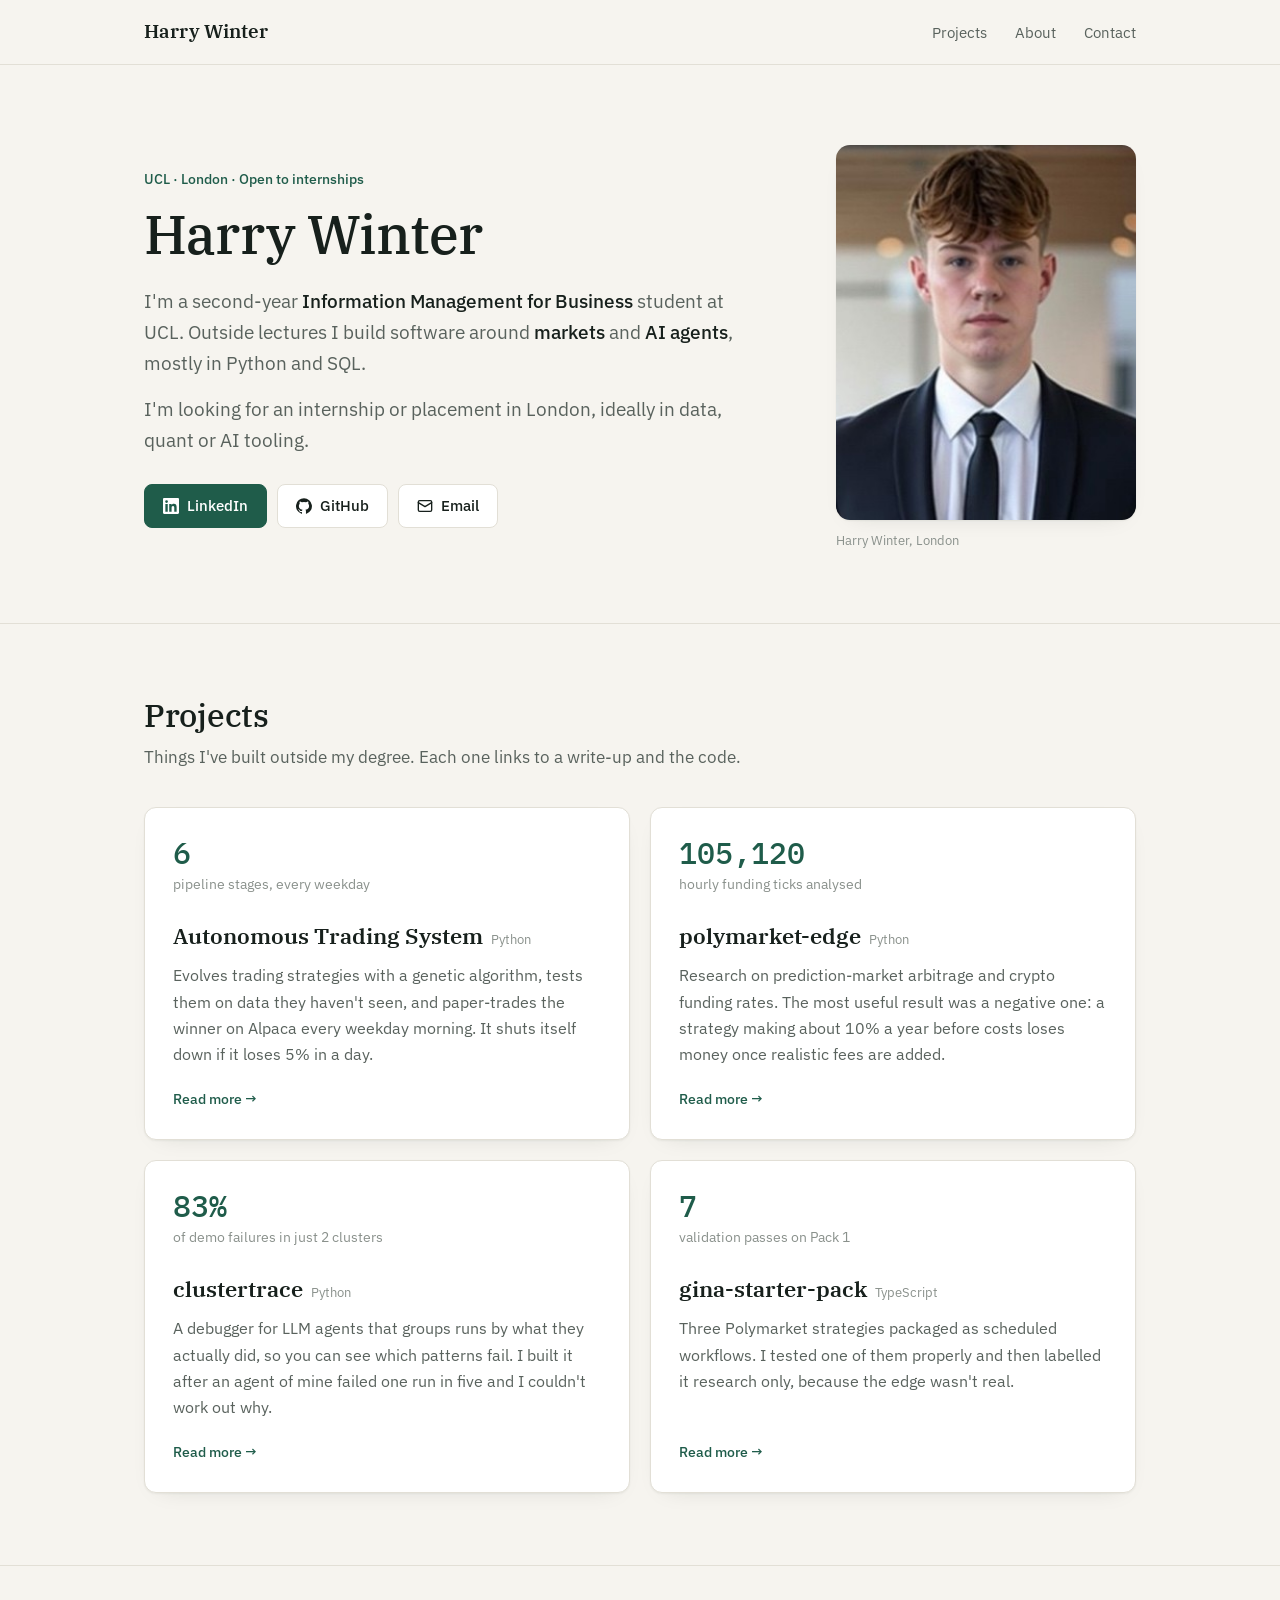
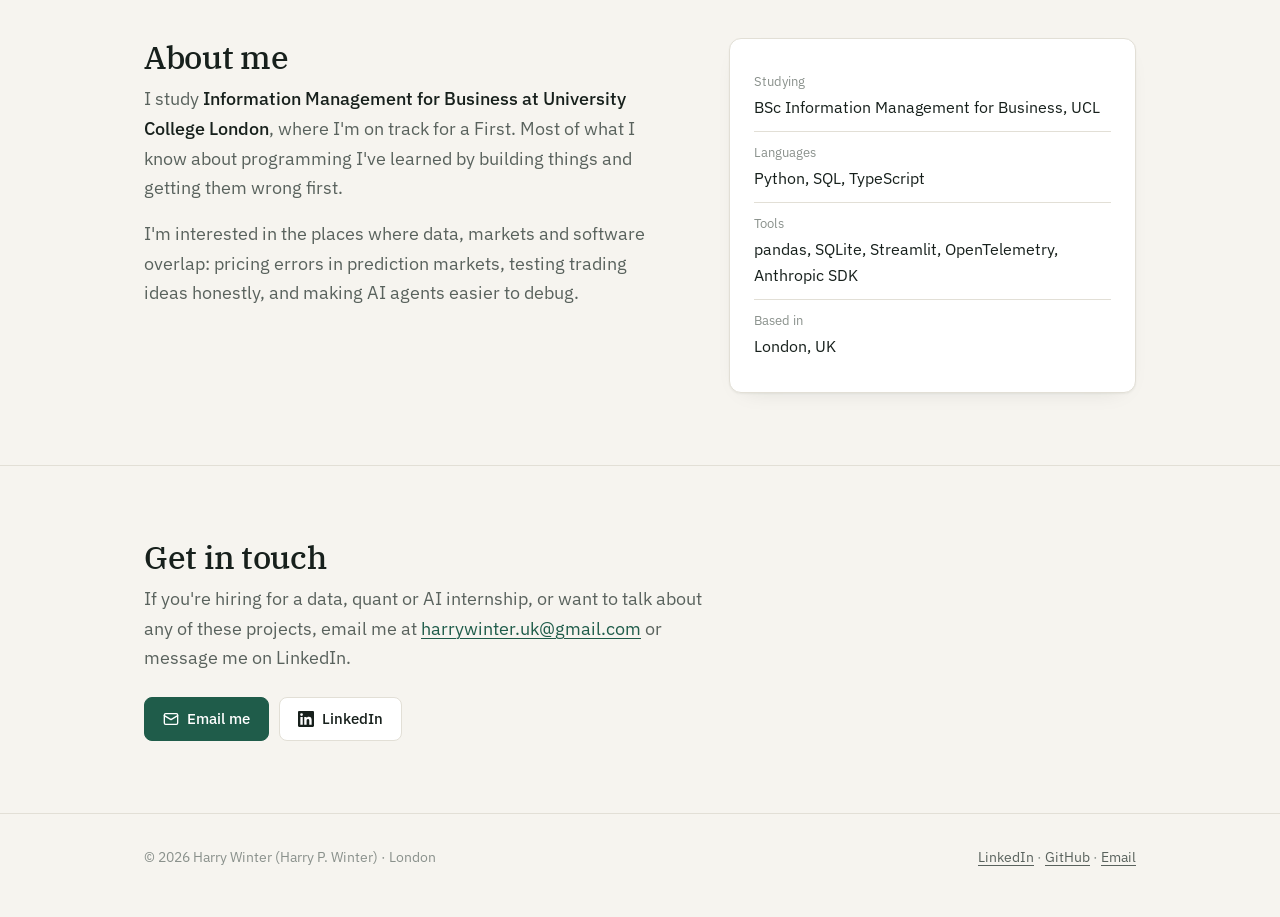
==== commit d960c43a: "Image SEO: embedded photo metadata, ImageObject schema, captions, photo bylines, image sitemap Co-Au" ====
--- a/index.html
+++ b/index.html
@@ -103,7 +103,13 @@
         "@type": "ImageObject",
         "@id": "https://harrywinter06-code.github.io/#photo",
         "url": "https://harrywinter06-code.github.io/harry-winter.jpg",
-        "caption": "Harry Winter",
+        "contentUrl": "https://harrywinter06-code.github.io/harry-winter.jpg",
+        "name": "Harry Winter",
+        "caption": "Harry Winter, Information Management for Business student at UCL, London",
+        "description": "Photo of Harry Winter (Harry P. Winter), UCL student in London",
+        "creditText": "Harry Winter",
+        "copyrightNotice": "© Harry Winter",
+        "representativeOfPage": true,
         "width": 360,
         "height": 360
       },
@@ -214,7 +220,10 @@
           </div>
         </div>
         <div class="photo-wrap">
-          <img class="photo" src="/harry-winter.jpg" alt="Harry Winter" width="300" height="375" fetchpriority="high">
+          <figure style="margin:0">
+            <img class="photo" src="/harry-winter.jpg" alt="Harry Winter, UCL student in London" title="Harry Winter" width="300" height="375" fetchpriority="high">
+            <figcaption class="photo-cap">Harry Winter, London</figcaption>
+          </figure>
         </div>
       </div>
     </section>
--- a/assets/style.css
+++ b/assets/style.css
@@ -122,7 +122,8 @@
 .crumb a:hover { color: var(--accent); }
 .phead { padding: 36px 0 40px; }
 .phead h1 { font-size: 46px; margin-bottom: 10px; }
-.meta { color: var(--faint); font-size: 15px; margin: 0 0 24px; }
+.meta { color: var(--faint); font-size: 15px; margin: 0 0 24px; display: flex; flex-wrap: wrap; align-items: center; gap: 4px 6px; }
+.avatar { width: 28px; height: 28px; border-radius: 50%; object-fit: cover; margin-right: 4px; }
 .lede { font-size: 20px; color: var(--muted); margin: 0; max-width: 62ch; }
 .stats { display: grid; grid-template-columns: repeat(3, minmax(0, 1fr)); gap: 16px; margin: 36px 0 0; }
 .stats > div { background: var(--surface); border: 1px solid var(--rule); border-radius: 12px; padding: 18px 20px; box-shadow: var(--shadow); }
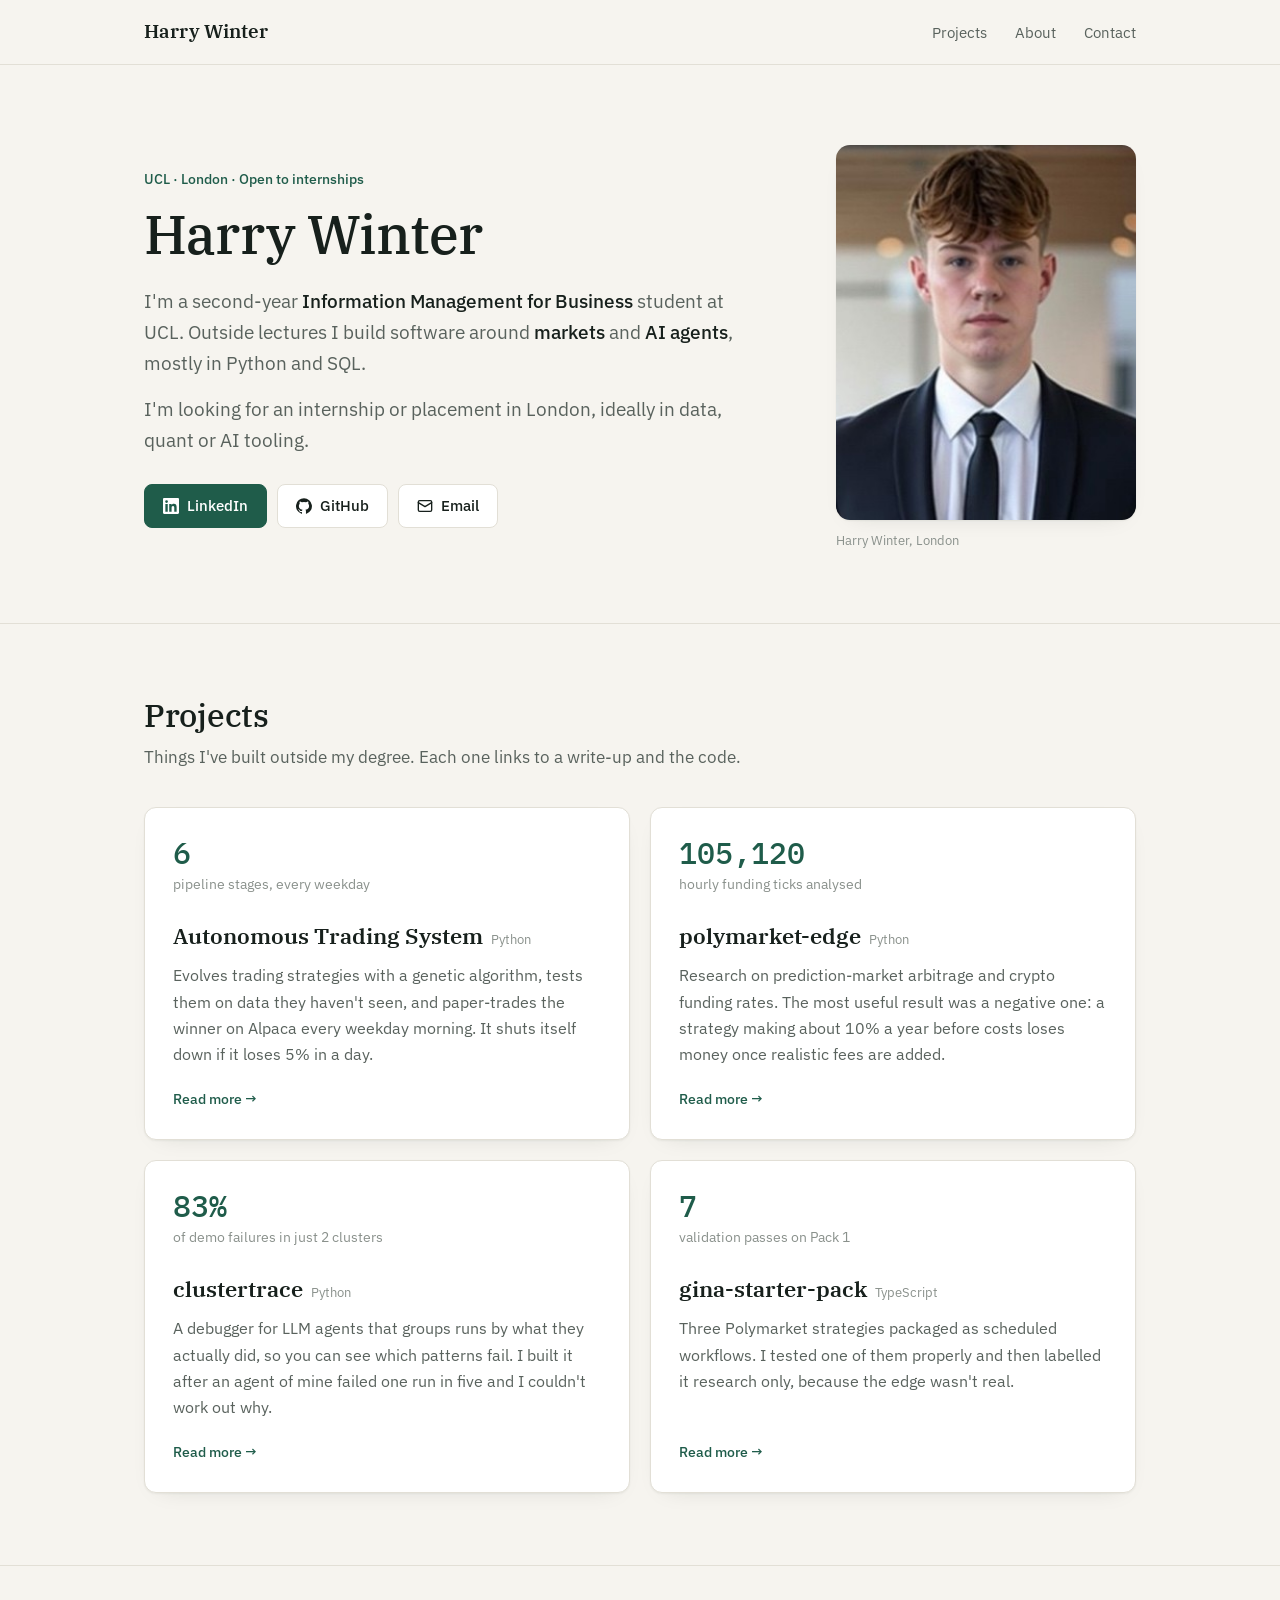
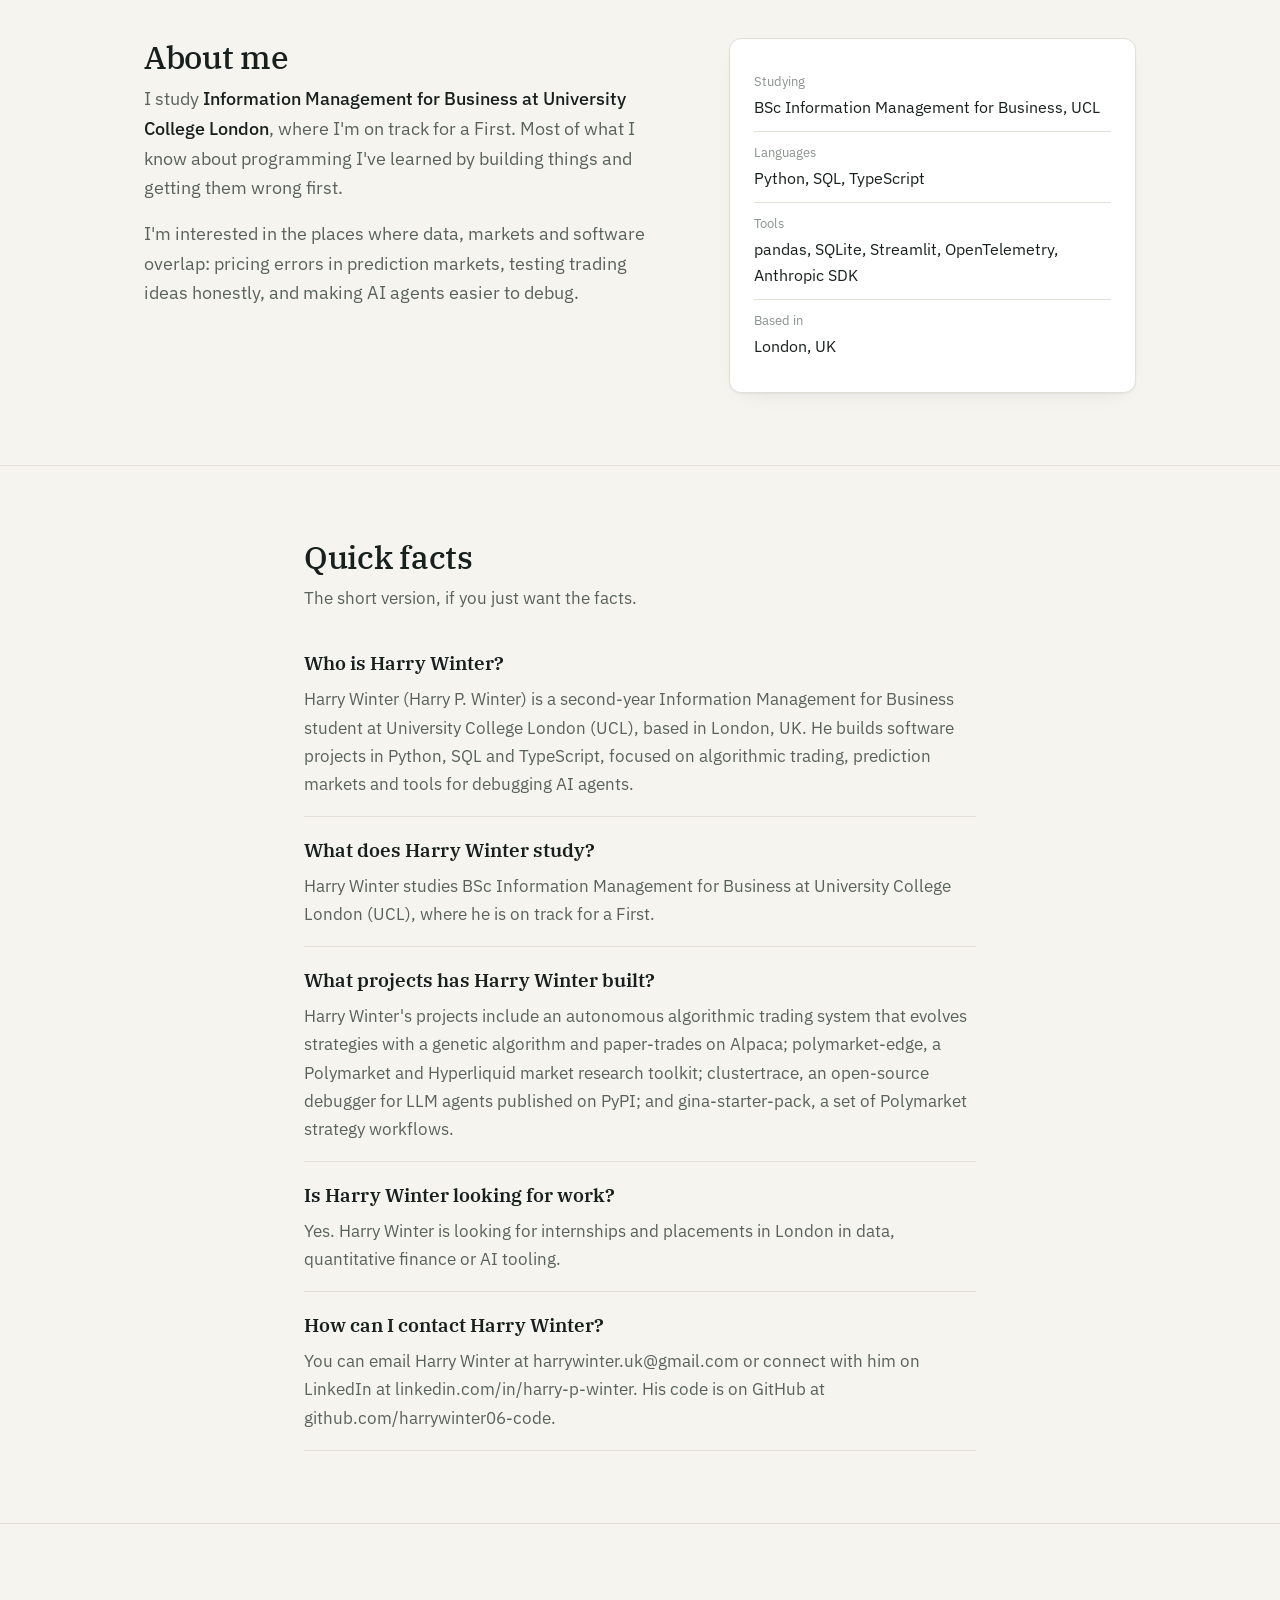
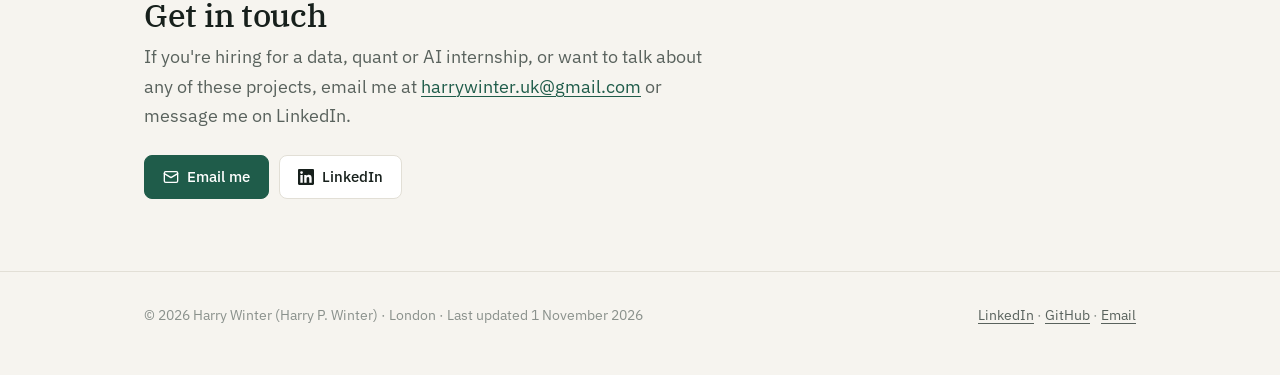
==== commit 98023782: "AI search: Quick facts Q&A with FAQPage schema, llms.txt/llms-full.txt, AI crawler rules, PyPI links" ====
--- a/index.html
+++ b/index.html
@@ -185,6 +185,58 @@
           "position": 4,
           "url": "https://harrywinter06-code.github.io/projects/gina-starter-pack/",
           "name": "gina-starter-pack"
+        }
+      ]
+    },
+    {
+      "@type": "FAQPage",
+      "@id": "https://harrywinter06-code.github.io/#faq",
+      "isPartOf": {
+        "@id": "https://harrywinter06-code.github.io/#website"
+      },
+      "about": {
+        "@id": "https://harrywinter06-code.github.io/#person"
+      },
+      "mainEntity": [
+        {
+          "@type": "Question",
+          "name": "Who is Harry Winter?",
+          "acceptedAnswer": {
+            "@type": "Answer",
+            "text": "Harry Winter (Harry P. Winter) is a second-year Information Management for Business student at University College London (UCL), based in London, UK. He builds software projects in Python, SQL and TypeScript, focused on algorithmic trading, prediction markets and tools for debugging AI agents."
+          }
+        },
+        {
+          "@type": "Question",
+          "name": "What does Harry Winter study?",
+          "acceptedAnswer": {
+            "@type": "Answer",
+            "text": "Harry Winter studies BSc Information Management for Business at University College London (UCL), where he is on track for a First."
+          }
+        },
+        {
+          "@type": "Question",
+          "name": "What projects has Harry Winter built?",
+          "acceptedAnswer": {
+            "@type": "Answer",
+            "text": "Harry Winter's projects include an autonomous algorithmic trading system that evolves strategies with a genetic algorithm and paper-trades on Alpaca; polymarket-edge, a Polymarket and Hyperliquid market research toolkit; clustertrace, an open-source debugger for LLM agents published on PyPI; and gina-starter-pack, a set of Polymarket strategy workflows."
+          }
+        },
+        {
+          "@type": "Question",
+          "name": "Is Harry Winter looking for work?",
+          "acceptedAnswer": {
+            "@type": "Answer",
+            "text": "Yes. Harry Winter is looking for internships and placements in London in data, quantitative finance or AI tooling."
+          }
+        },
+        {
+          "@type": "Question",
+          "name": "How can I contact Harry Winter?",
+          "acceptedAnswer": {
+            "@type": "Answer",
+            "text": "You can email Harry Winter at harrywinter.uk@gmail.com or connect with him on LinkedIn at linkedin.com/in/harry-p-winter. His code is on GitHub at github.com/harrywinter06-code."
+          }
         }
       ]
     }
@@ -281,6 +333,20 @@
       </div>
     </section>
 
+    <section class="block" id="faq" aria-labelledby="faq-h">
+      <div class="wrap narrow">
+        <h2 id="faq-h">Quick facts</h2>
+        <p class="sub">The short version, if you just want the facts.</p>
+        <dl class="faq">
+          <div><dt>Who is Harry Winter?</dt><dd>Harry Winter (Harry P. Winter) is a second-year Information Management for Business student at University College London (UCL), based in London, UK. He builds software projects in Python, SQL and TypeScript, focused on algorithmic trading, prediction markets and tools for debugging AI agents.</dd></div>
+          <div><dt>What does Harry Winter study?</dt><dd>Harry Winter studies BSc Information Management for Business at University College London (UCL), where he is on track for a First.</dd></div>
+          <div><dt>What projects has Harry Winter built?</dt><dd>Harry Winter&#x27;s projects include an autonomous algorithmic trading system that evolves strategies with a genetic algorithm and paper-trades on Alpaca; polymarket-edge, a Polymarket and Hyperliquid market research toolkit; clustertrace, an open-source debugger for LLM agents published on PyPI; and gina-starter-pack, a set of Polymarket strategy workflows.</dd></div>
+          <div><dt>Is Harry Winter looking for work?</dt><dd>Yes. Harry Winter is looking for internships and placements in London in data, quantitative finance or AI tooling.</dd></div>
+          <div><dt>How can I contact Harry Winter?</dt><dd>You can email Harry Winter at harrywinter.uk@gmail.com or connect with him on LinkedIn at linkedin.com/in/harry-p-winter. His code is on GitHub at github.com/harrywinter06-code.</dd></div>
+        </dl>
+      </div>
+    </section>
+
     <section class="block contact" id="contact" aria-labelledby="contact-h">
       <div class="wrap">
         <h2 id="contact-h">Get in touch</h2>
@@ -295,7 +361,7 @@
 
   <footer>
     <div class="wrap">
-      <span>© 2026 Harry Winter (Harry P. Winter) · London</span>
+      <span>© 2026 Harry Winter (Harry P. Winter) · London · Last updated <time datetime="2026-11-01">1 November 2026</time></span>
       <span><a href="https://www.linkedin.com/in/harry-p-winter" rel="me">LinkedIn</a> · <a href="https://github.com/harrywinter06-code" rel="me">GitHub</a> · <a href="mailto:harrywinter.uk@gmail.com">Email</a></span>
     </div>
   </footer>
--- a/assets/style.css
+++ b/assets/style.css
@@ -112,6 +112,13 @@
 .facts dt { font-size: 13px; color: var(--faint); }
 .facts dd { margin: 2px 0 0; font-size: 16px; }
 
+/* quick facts */
+.faq { margin: 0; }
+.faq div { padding: 18px 0; border-bottom: 1px solid var(--rule); }
+.faq div:first-child { padding-top: 0; }
+.faq dt { font-family: "IBM Plex Serif", Georgia, serif; font-weight: 600; font-size: 19px; margin-bottom: 6px; }
+.faq dd { margin: 0; color: var(--muted); }
+
 /* contact */
 .contact { text-align: left; }
 .contact p { color: var(--muted); max-width: 52ch; margin: 0 0 24px; font-size: 18px; }
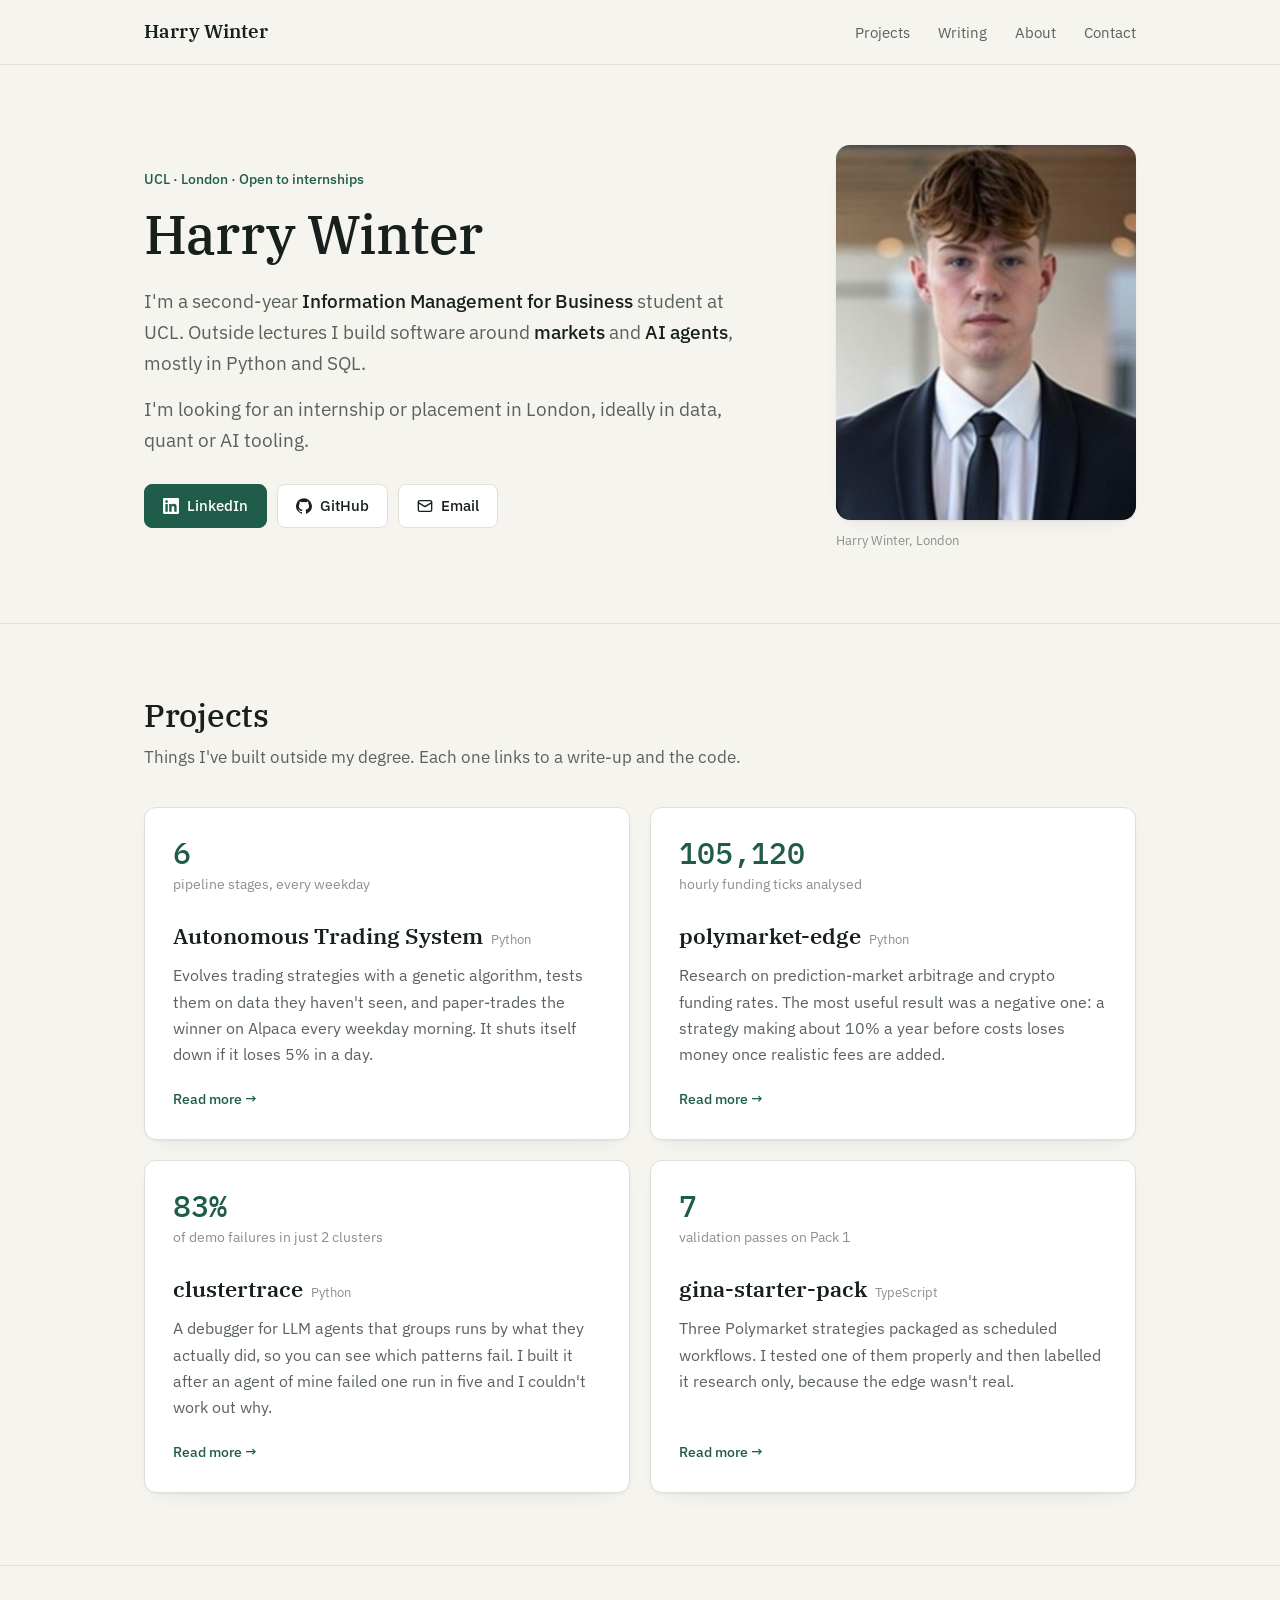
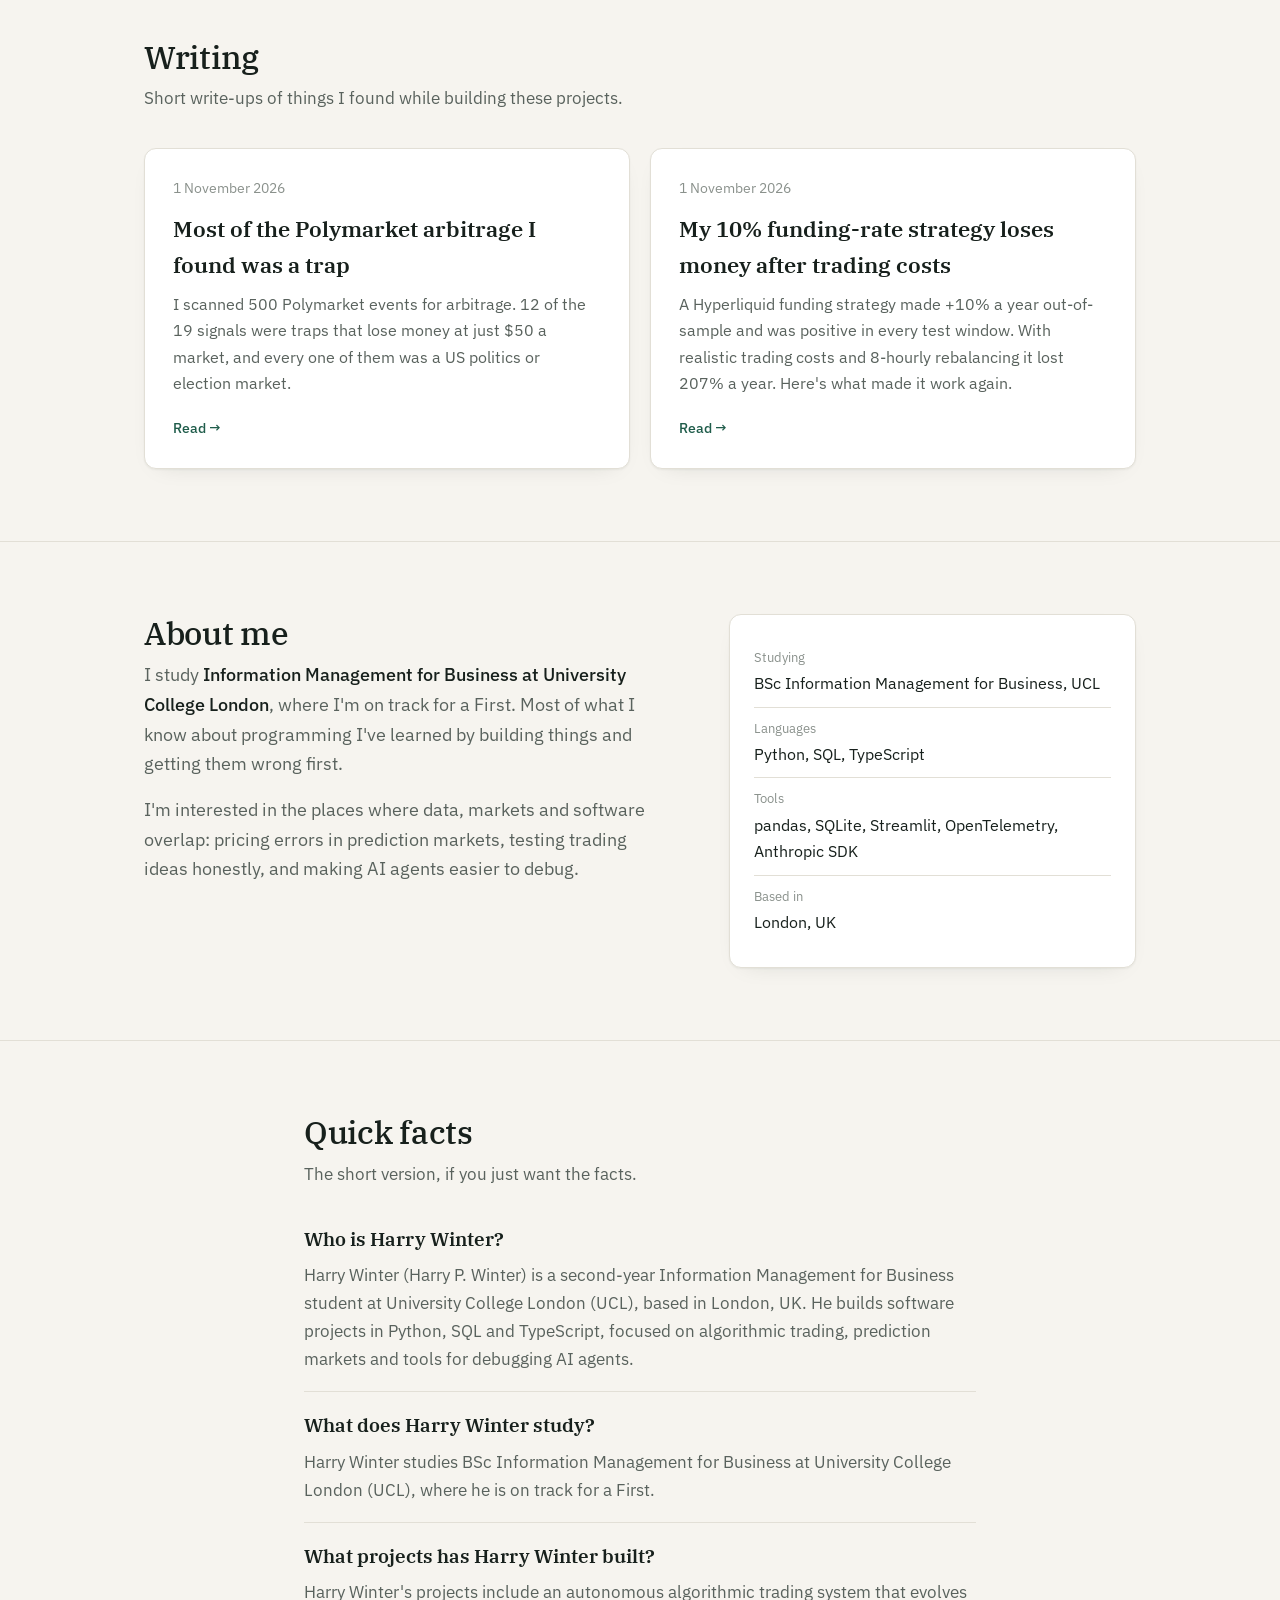
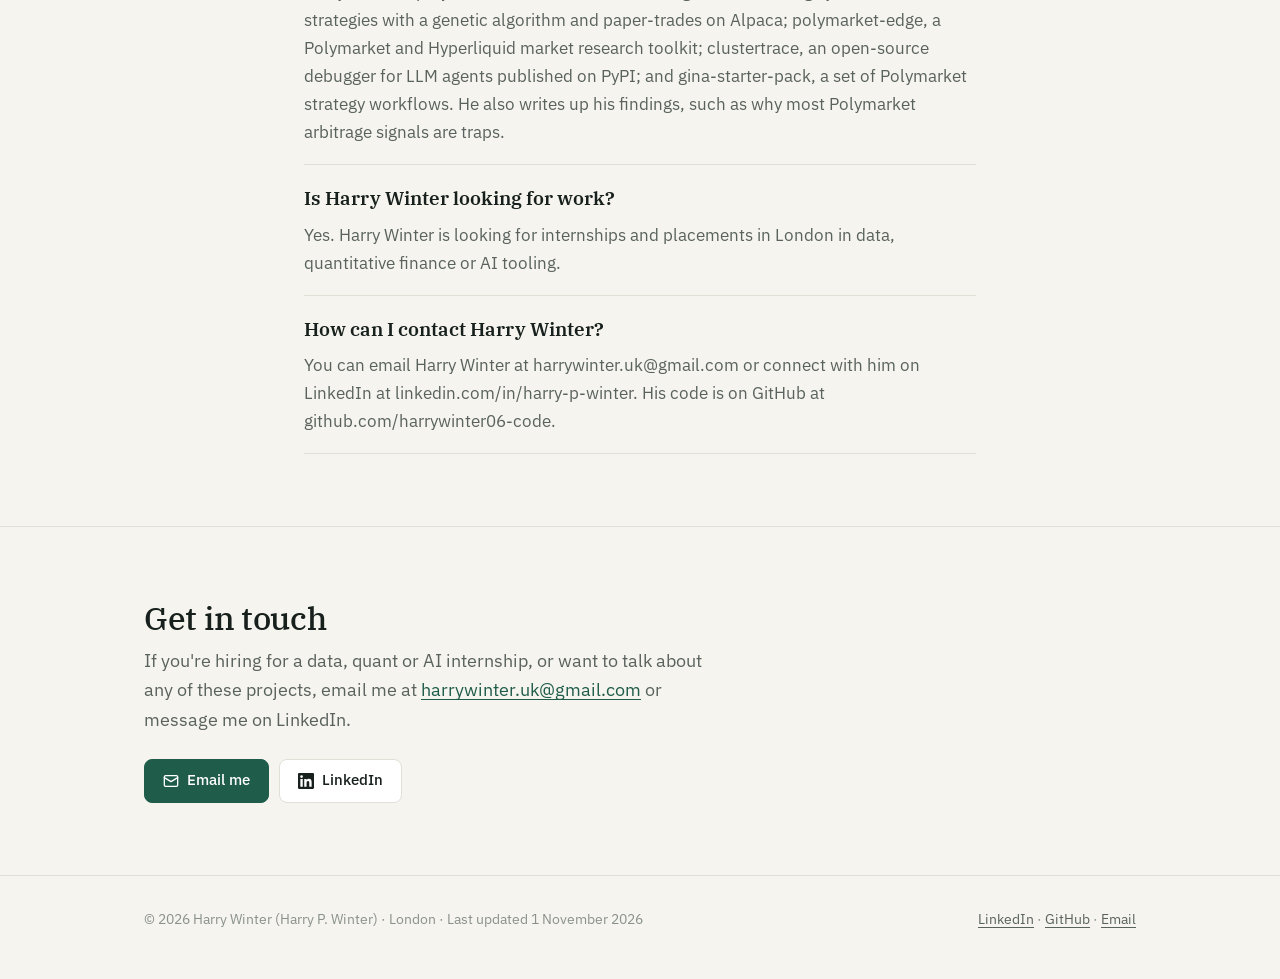
==== commit c8968c78: "Add Writing: two articles with BlogPosting schema; link from home, llms.txt, sitemap Co-Authored-By:" ====
--- a/index.html
+++ b/index.html
@@ -219,7 +219,7 @@
           "name": "What projects has Harry Winter built?",
           "acceptedAnswer": {
             "@type": "Answer",
-            "text": "Harry Winter's projects include an autonomous algorithmic trading system that evolves strategies with a genetic algorithm and paper-trades on Alpaca; polymarket-edge, a Polymarket and Hyperliquid market research toolkit; clustertrace, an open-source debugger for LLM agents published on PyPI; and gina-starter-pack, a set of Polymarket strategy workflows."
+            "text": "Harry Winter's projects include an autonomous algorithmic trading system that evolves strategies with a genetic algorithm and paper-trades on Alpaca; polymarket-edge, a Polymarket and Hyperliquid market research toolkit; clustertrace, an open-source debugger for LLM agents published on PyPI; and gina-starter-pack, a set of Polymarket strategy workflows. He also writes up his findings, such as why most Polymarket arbitrage signals are traps."
           }
         },
         {
@@ -251,6 +251,7 @@
       <a class="brand" href="/">Harry Winter</a>
       <nav aria-label="Main">
         <a href="#projects">Projects</a>
+        <a class="hide-sm" href="#writing">Writing</a>
         <a class="hide-sm" href="#about">About</a>
         <a href="#contact">Contact</a>
       </nav>
@@ -317,6 +318,27 @@
       </div>
     </section>
 
+    <section class="block" id="writing" aria-labelledby="writing-h">
+      <div class="wrap">
+        <h2 id="writing-h">Writing</h2>
+        <p class="sub">Short write-ups of things I found while building these projects.</p>
+        <div class="grid">
+        <a class="card" href="/writing/polymarket-arbitrage-traps/">
+          <div class="stat-label" style="margin:0 0 10px">1 November 2026</div>
+          <h3>Most of the Polymarket arbitrage I found was a trap</h3>
+          <p>I scanned 500 Polymarket events for arbitrage. 12 of the 19 signals were traps that lose money at just $50 a market, and every one of them was a US politics or election market.</p>
+          <span class="more">Read &rarr;</span>
+        </a>
+        <a class="card" href="/writing/funding-rate-strategy-trading-costs/">
+          <div class="stat-label" style="margin:0 0 10px">1 November 2026</div>
+          <h3>My 10% funding-rate strategy loses money after trading costs</h3>
+          <p>A Hyperliquid funding strategy made +10% a year out-of-sample and was positive in every test window. With realistic trading costs and 8-hourly rebalancing it lost 207% a year. Here's what made it work again.</p>
+          <span class="more">Read &rarr;</span>
+        </a>
+        </div>
+      </div>
+    </section>
+
     <section class="block" id="about" aria-labelledby="about-h">
       <div class="wrap about">
         <div>
@@ -340,7 +362,7 @@
         <dl class="faq">
           <div><dt>Who is Harry Winter?</dt><dd>Harry Winter (Harry P. Winter) is a second-year Information Management for Business student at University College London (UCL), based in London, UK. He builds software projects in Python, SQL and TypeScript, focused on algorithmic trading, prediction markets and tools for debugging AI agents.</dd></div>
           <div><dt>What does Harry Winter study?</dt><dd>Harry Winter studies BSc Information Management for Business at University College London (UCL), where he is on track for a First.</dd></div>
-          <div><dt>What projects has Harry Winter built?</dt><dd>Harry Winter&#x27;s projects include an autonomous algorithmic trading system that evolves strategies with a genetic algorithm and paper-trades on Alpaca; polymarket-edge, a Polymarket and Hyperliquid market research toolkit; clustertrace, an open-source debugger for LLM agents published on PyPI; and gina-starter-pack, a set of Polymarket strategy workflows.</dd></div>
+          <div><dt>What projects has Harry Winter built?</dt><dd>Harry Winter&#x27;s projects include an autonomous algorithmic trading system that evolves strategies with a genetic algorithm and paper-trades on Alpaca; polymarket-edge, a Polymarket and Hyperliquid market research toolkit; clustertrace, an open-source debugger for LLM agents published on PyPI; and gina-starter-pack, a set of Polymarket strategy workflows. He also writes up his findings, such as why most Polymarket arbitrage signals are traps.</dd></div>
           <div><dt>Is Harry Winter looking for work?</dt><dd>Yes. Harry Winter is looking for internships and placements in London in data, quantitative finance or AI tooling.</dd></div>
           <div><dt>How can I contact Harry Winter?</dt><dd>You can email Harry Winter at harrywinter.uk@gmail.com or connect with him on LinkedIn at linkedin.com/in/harry-p-winter. His code is on GitHub at github.com/harrywinter06-code.</dd></div>
         </dl>
